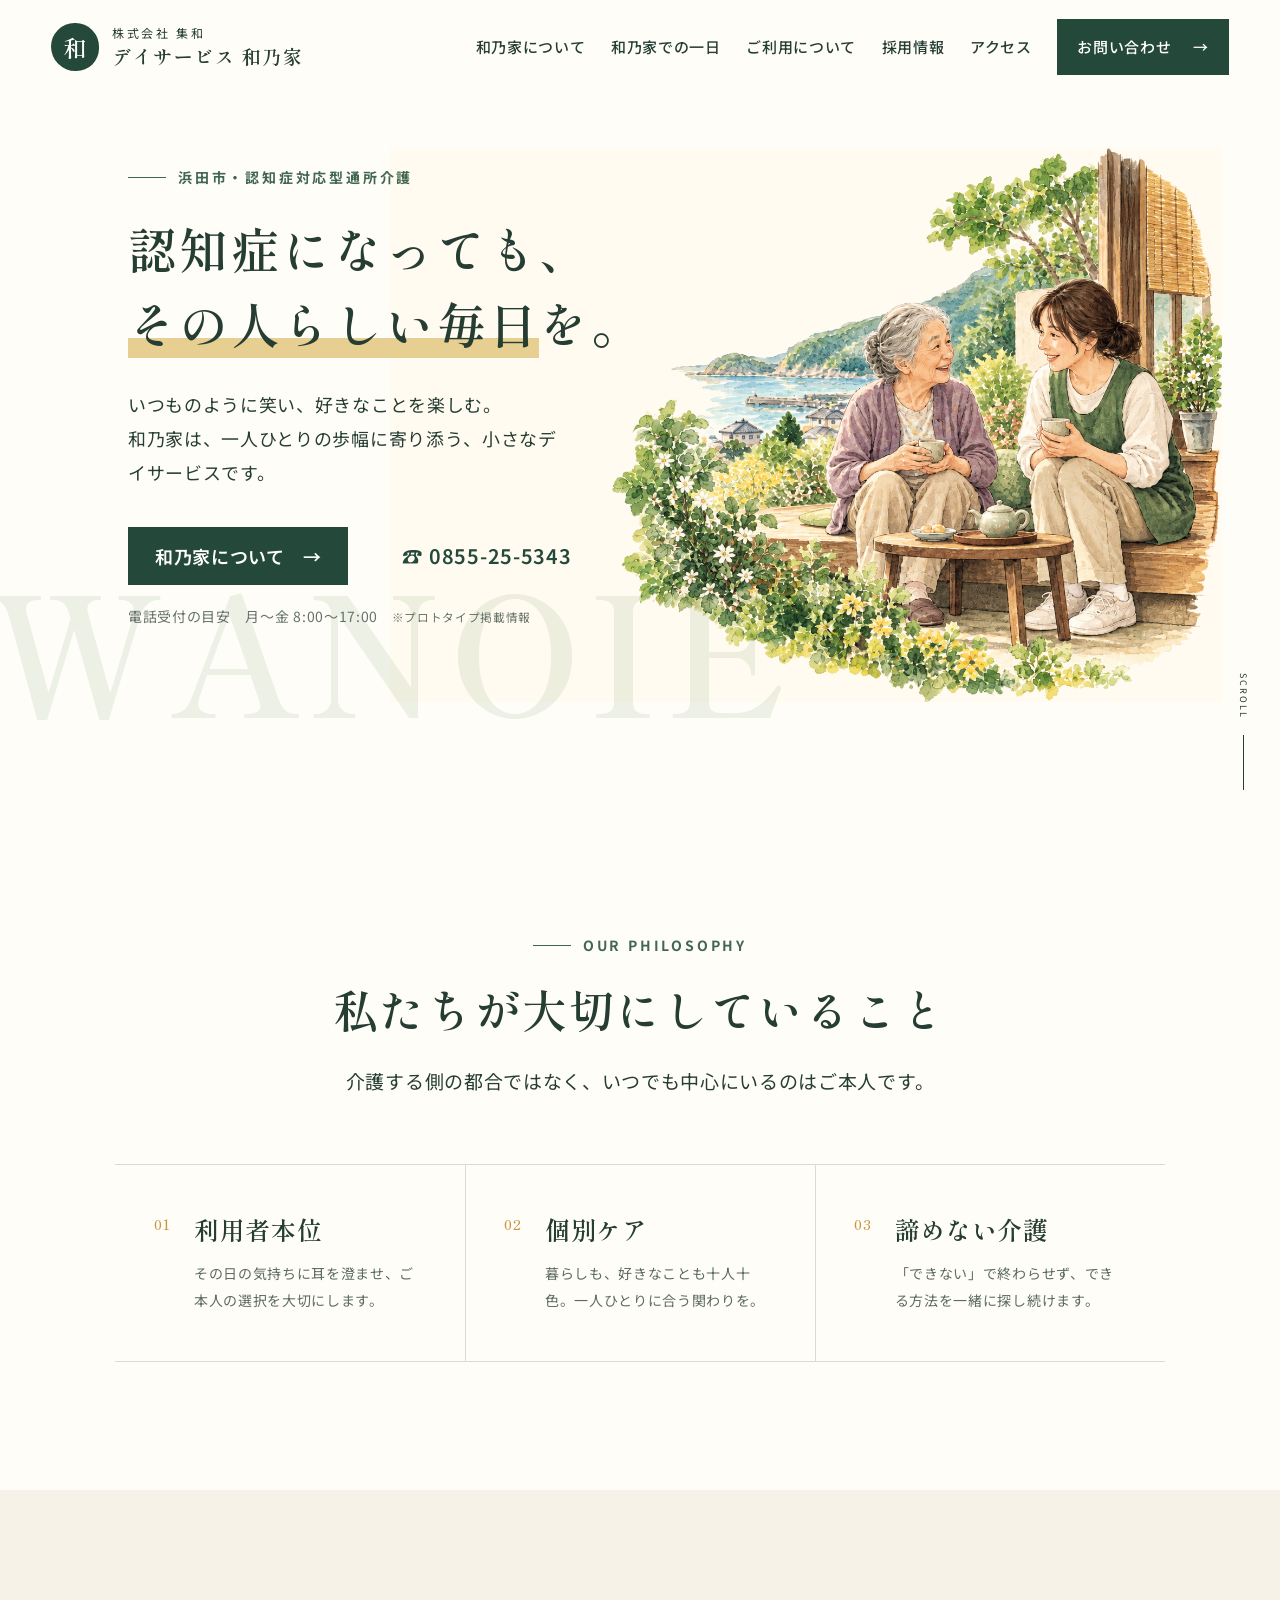
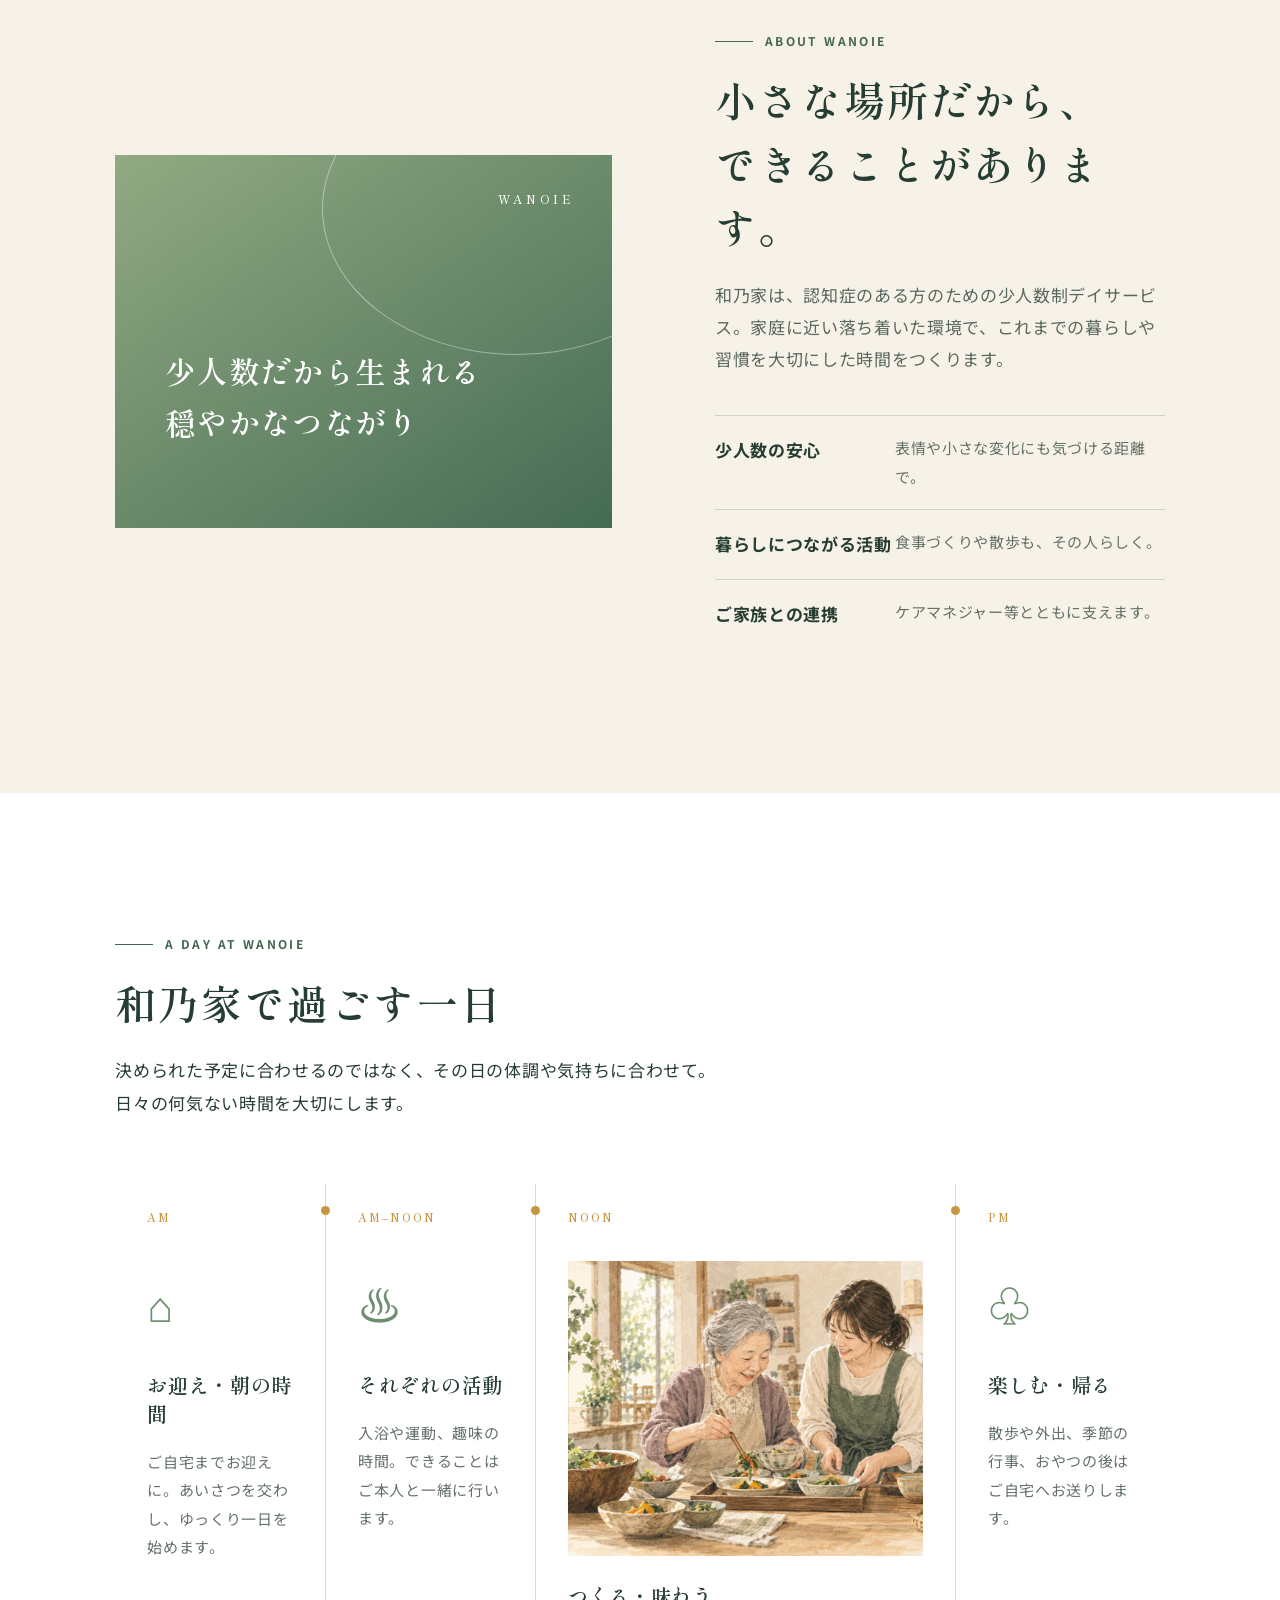
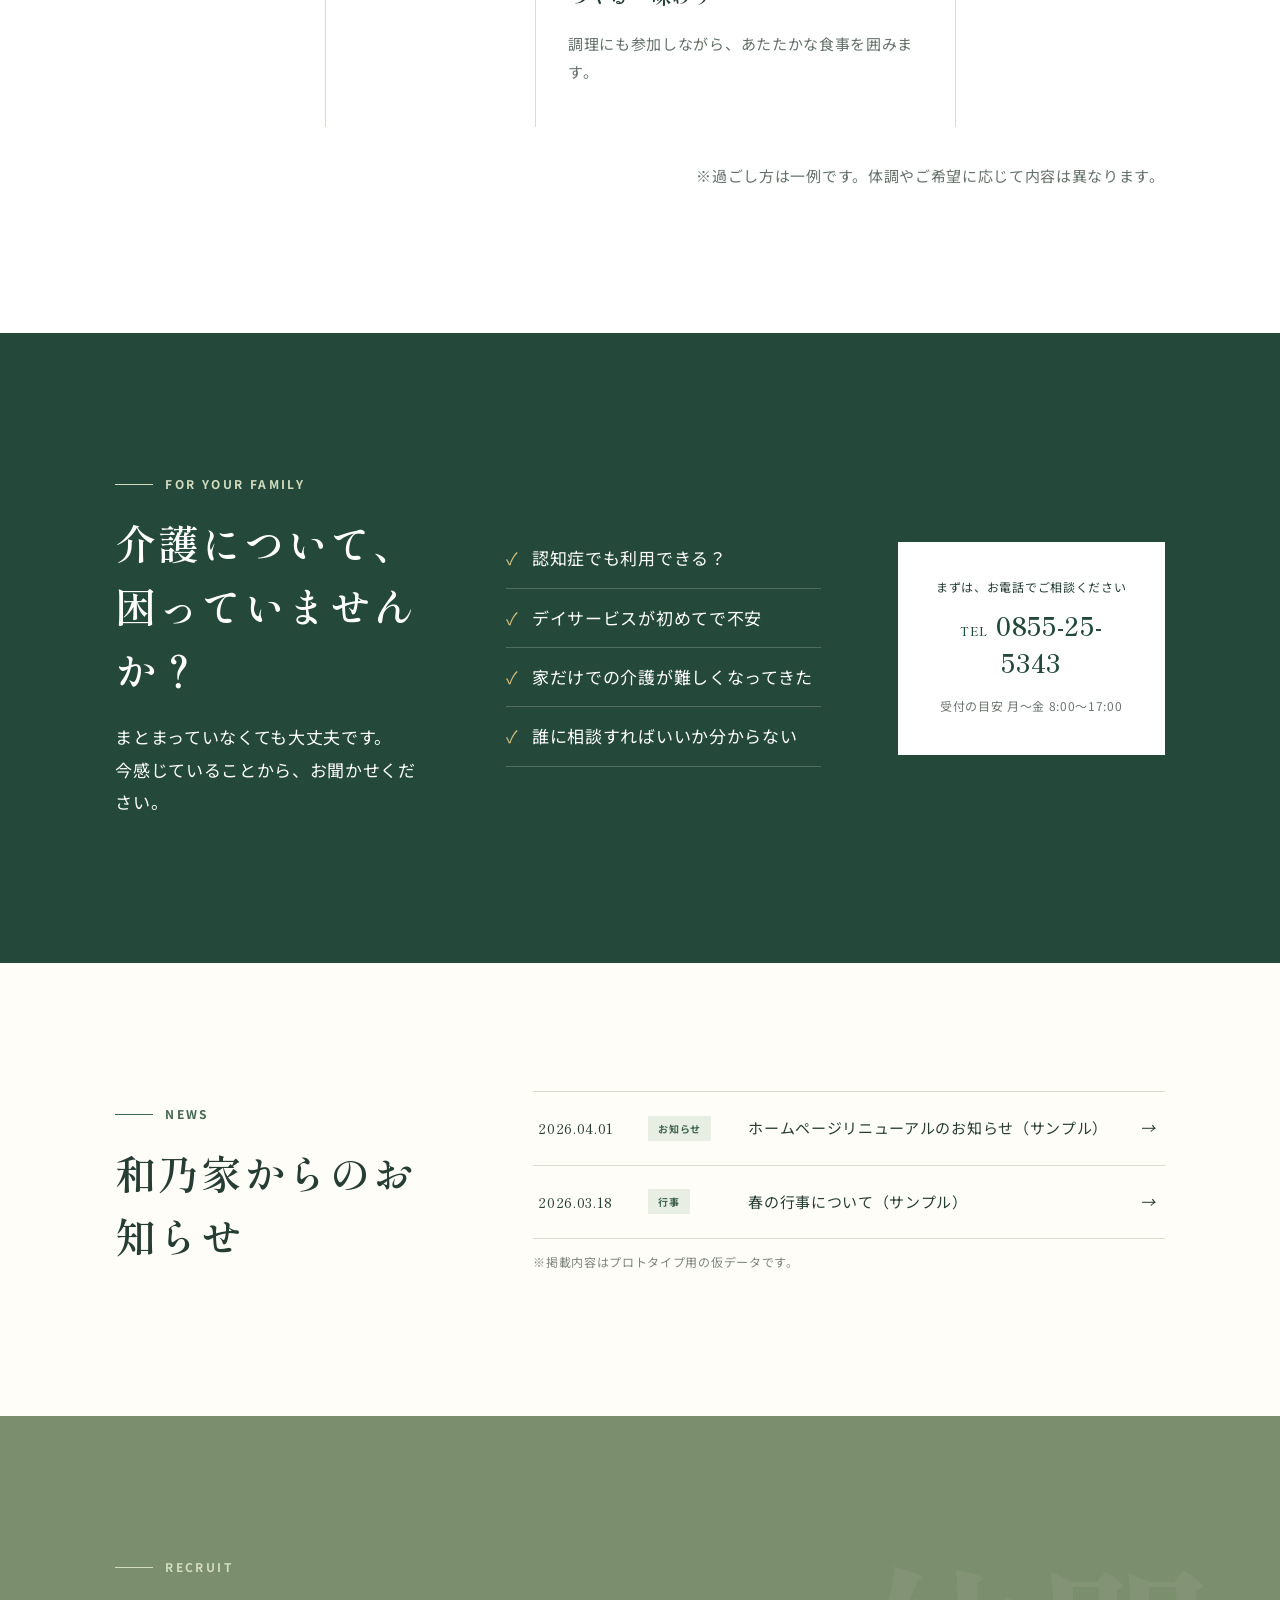
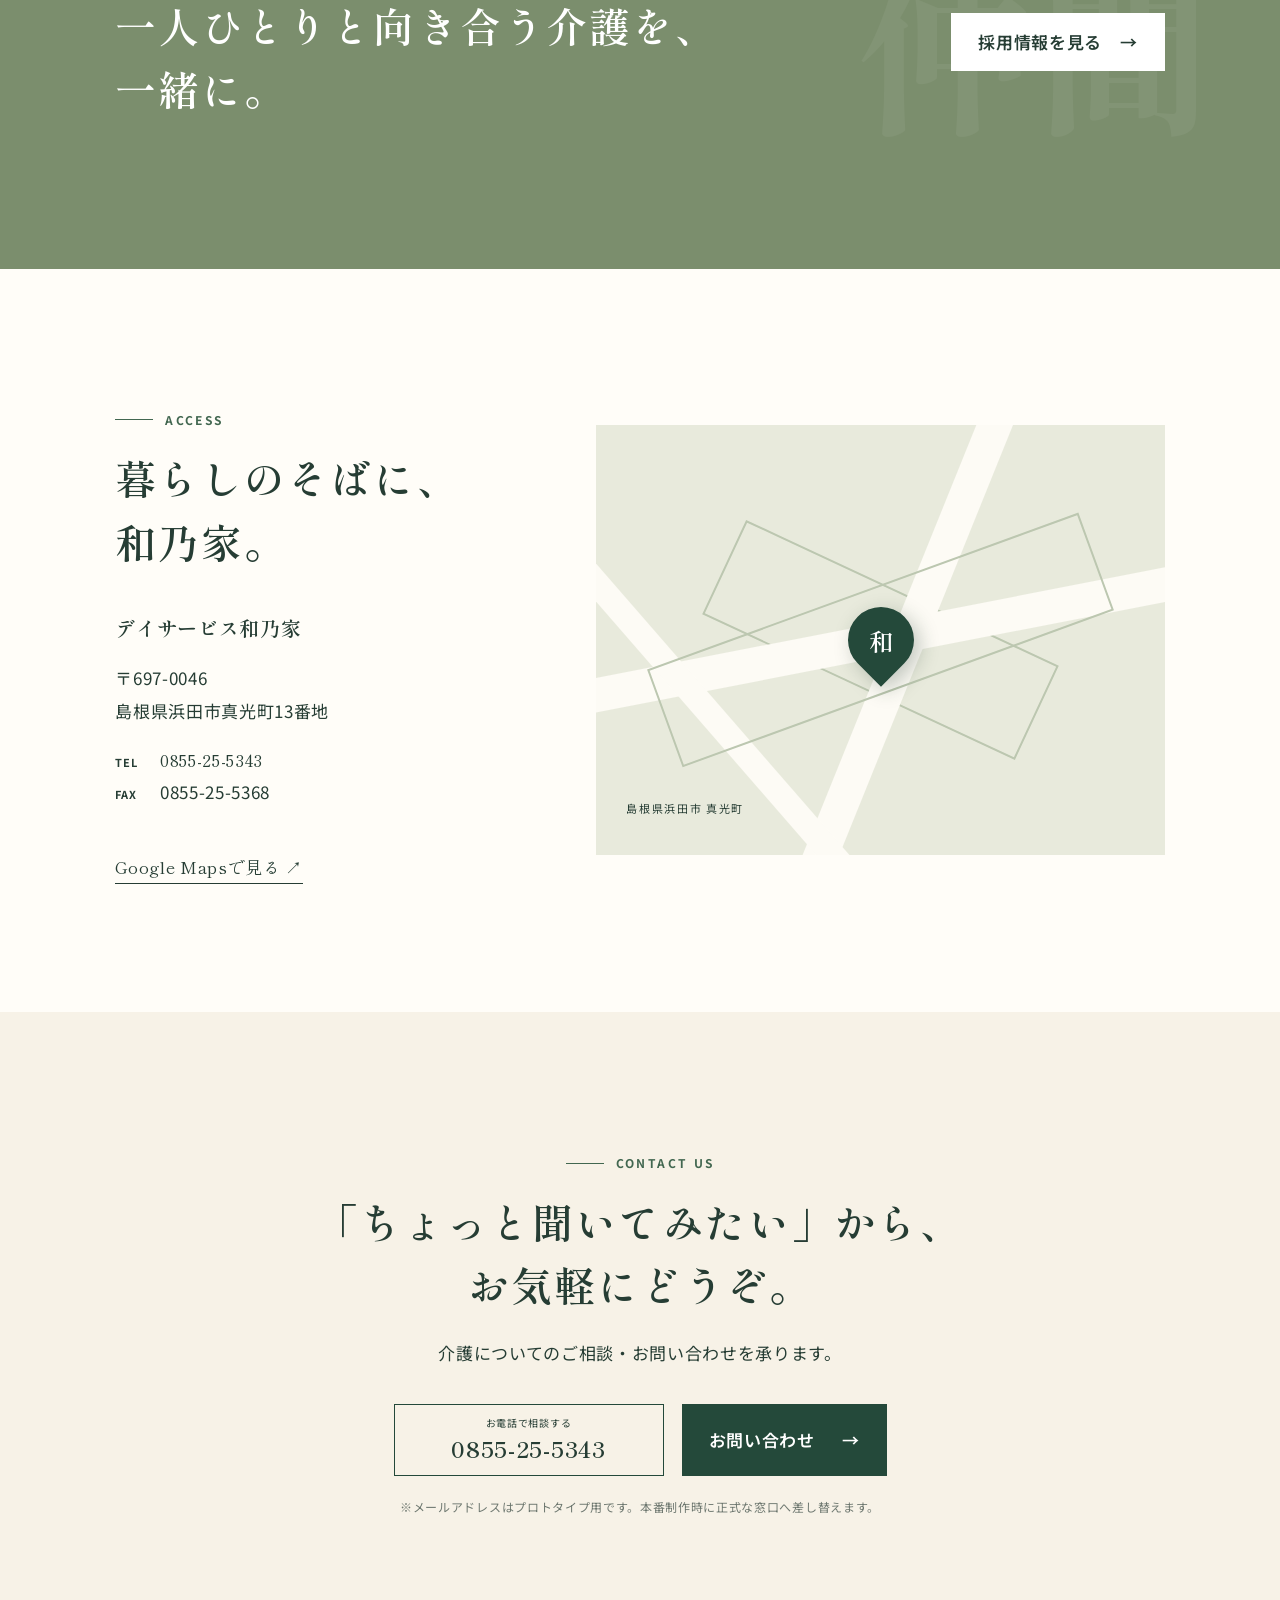
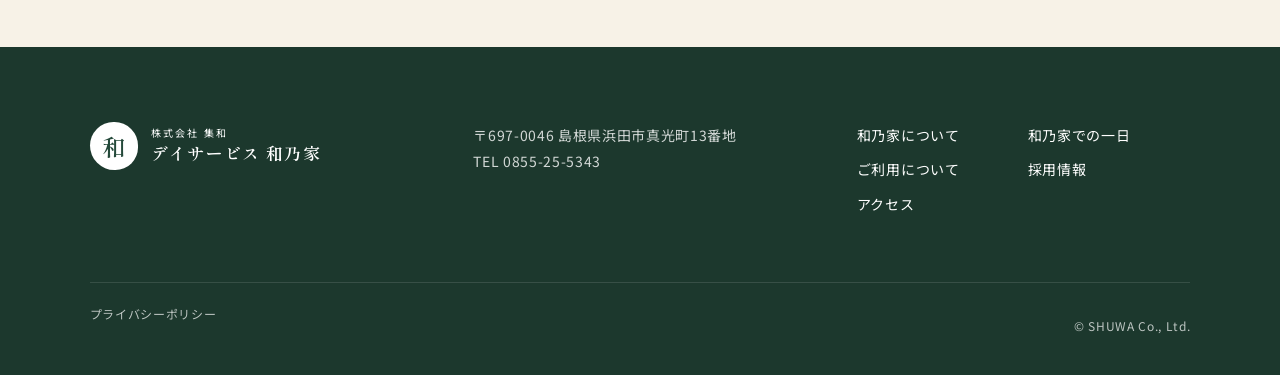
==== index.html @ e852c752 "Refine mobile hero and philosophy typography" ====
<!doctype html>
<html lang="ja">
<head>
  <meta charset="utf-8">
  <meta name="viewport" content="width=device-width,initial-scale=1">
  <meta name="description" content="浜田市の少人数制・認知症対応型通所介護、デイサービス和乃家。ご本人らしい毎日と、ご家族の安心を支えます。">
  <title>デイサービス和乃家｜浜田市の認知症対応型デイサービス</title>
  <link rel="preconnect" href="https://fonts.googleapis.com">
  <link rel="preconnect" href="https://fonts.gstatic.com" crossorigin>
  <link href="https://fonts.googleapis.com/css2?family=Noto+Sans+JP:wght@400;500;600;700&amp;family=Shippori+Mincho:wght@500;600;700&amp;display=swap" rel="stylesheet">
  <link rel="stylesheet" href="styles.css">
</head>
<body>
  <a class="skip" href="#main">本文へ移動する</a>
  <header class="header" id="top">
    <a class="brand" href="#top" aria-label="デイサービス和乃家 トップへ">
      <span class="brand-mark" aria-hidden="true">和</span>
      <span><small>株式会社 集和</small><strong>デイサービス 和乃家</strong></span>
    </a>
    <button class="menu-button" type="button" aria-expanded="false" aria-controls="global-nav"><span></span><span></span><span></span><b>メニュー</b></button>
    <nav class="nav" id="global-nav" aria-label="メインナビゲーション">
      <a href="about.html">和乃家について</a><a href="day.html">和乃家での一日</a><a href="guide.html">ご利用について</a><a href="#recruit">採用情報</a><a href="#access">アクセス</a>
      <a class="nav-contact" href="#contact">お問い合わせ <span>→</span></a>
    </nav>
  </header>

  <main id="main">
    <section class="hero" aria-labelledby="hero-title">
      <div class="hero-copy">
        <p class="eyebrow"><span></span>浜田市・認知症対応型通所介護</p>
        <h1 id="hero-title"><span class="hero-title-line">認知症になっても、</span><span class="hero-title-line"><em>その人らしい毎日</em>を。</span></h1>
        <p class="hero-lead">いつものように笑い、好きなことを楽しむ。<br>和乃家は、一人ひとりの歩幅に寄り添う、小さなデイサービスです。</p>
        <div class="hero-actions"><a class="button primary" href="about.html">和乃家について <span>→</span></a><a class="button text-button" href="tel:0855255343"><i aria-hidden="true">☎</i> 0855-25-5343</a></div>
        <p class="hours">電話受付の目安　月〜金 8:00〜17:00 <small>※プロトタイプ掲載情報</small></p>
      </div>
      <div class="hero-art">
        <img src="assets/images/hero-wanoie-final.png" width="1536" height="1024" fetchpriority="high" decoding="async" alt="縁側でお茶を飲みながら穏やかに会話する高齢者とスタッフのプロトタイプイラスト">
      </div>
      <div class="scroll" aria-hidden="true">SCROLL <span></span></div>
    </section>

    <section class="philosophy section" aria-labelledby="philosophy-title">
      <div class="section-heading"><p class="eyebrow"><span></span>OUR PHILOSOPHY</p><h2 id="philosophy-title"><span class="philosophy-title-line">私たちが大切に</span><span class="philosophy-title-line">していること</span></h2><p>介護する側の都合ではなく、いつでも中心にいるのはご本人です。</p></div>
      <ol class="values">
        <li><span>01</span><div><h3>利用者本位</h3><p>その日の気持ちに耳を澄ませ、ご本人の選択を大切にします。</p></div></li>
        <li><span>02</span><div><h3>個別ケア</h3><p>暮らしも、好きなことも十人十色。一人ひとりに合う関わりを。</p></div></li>
        <li><span>03</span><div><h3>諦めない介護</h3><p>「できない」で終わらせず、できる方法を一緒に探し続けます。</p></div></li>
      </ol>
    </section>

    <section class="about section" id="about" aria-labelledby="about-title">
      <div class="about-visual">
        <div class="photo-placeholder"><span>WANOIE</span><p>少人数だから生まれる<br>穏やかなつながり</p></div>
      </div>
      <div class="about-copy"><p class="eyebrow"><span></span>ABOUT WANOIE</p><h2 id="about-title">小さな場所だから、<br>できることがあります。</h2><p>和乃家は、認知症のある方のための少人数制デイサービス。家庭に近い落ち着いた環境で、これまでの暮らしや習慣を大切にした時間をつくります。</p>
        <dl class="feature-list"><div><dt>少人数の安心</dt><dd>表情や小さな変化にも気づける距離で。</dd></div><div><dt>暮らしにつながる活動</dt><dd>食事づくりや散歩も、その人らしく。</dd></div><div><dt>ご家族との連携</dt><dd>ケアマネジャー等とともに支えます。</dd></div></dl>
      </div>
    </section>

    <section class="day section" id="day" aria-labelledby="day-title">
      <div class="section-heading left"><p class="eyebrow"><span></span>A DAY AT WANOIE</p><h2 id="day-title">和乃家で過ごす一日</h2><p>決められた予定に合わせるのではなく、その日の体調や気持ちに合わせて。<br>日々の何気ない時間を大切にします。</p></div>
      <div class="timeline">
        <article><time>AM</time><span class="day-icon">⌂</span><h3>お迎え・朝の時間</h3><p>ご自宅までお迎えに。あいさつを交わし、ゆっくり一日を始めます。</p></article>
        <article><time>AM–NOON</time><span class="day-icon">♨</span><h3>それぞれの活動</h3><p>入浴や運動、趣味の時間。できることはご本人と一緒に行います。</p></article>
        <article class="timeline-feature"><time>NOON</time><figure class="day-photo"><img src="assets/images/day-cooking.svg" width="1200" height="800" loading="lazy" decoding="async" alt="利用者とスタッフが一緒に食事を盛り付ける様子"></figure><h3>つくる・味わう</h3><p>調理にも参加しながら、あたたかな食事を囲みます。</p></article>
        <article><time>PM</time><span class="day-icon">♧</span><h3>楽しむ・帰る</h3><p>散歩や外出、季節の行事、おやつの後はご自宅へお送りします。</p></article>
      </div>
      <p class="note">※過ごし方は一例です。体調やご希望に応じて内容は異なります。</p>
    </section>

    <section class="consult section" id="guide">
      <div><p class="eyebrow light"><span></span>FOR YOUR FAMILY</p><h2>介護について、<br>困っていませんか？</h2><p>まとまっていなくても大丈夫です。<br>今感じていることから、お聞かせください。</p></div>
      <ul><li>認知症でも利用できる？</li><li>デイサービスが初めてで不安</li><li>家だけでの介護が難しくなってきた</li><li>誰に相談すればいいか分からない</li></ul>
      <div class="consult-action"><p>まずは、お電話でご相談ください</p><a href="tel:0855255343"><small>TEL</small> 0855-25-5343</a><span>受付の目安 月〜金 8:00〜17:00</span></div>
    </section>

    <section class="news section" aria-labelledby="news-title">
      <div><p class="eyebrow"><span></span>NEWS</p><h2 id="news-title">和乃家からのお知らせ</h2></div>
      <div class="news-list" data-content="prototype">
        <a href="#"><time datetime="2026-04-01">2026.04.01</time><b>お知らせ</b><span>ホームページリニューアルのお知らせ（サンプル）</span><i>→</i></a>
        <a href="#"><time datetime="2026-03-18">2026.03.18</time><b>行事</b><span>春の行事について（サンプル）</span><i>→</i></a>
        <p>※掲載内容はプロトタイプ用の仮データです。</p>
      </div>
    </section>

    <section class="recruit section" id="recruit"><div><p class="eyebrow light"><span></span>RECRUIT</p><h2>一人ひとりと向き合う介護を、<br>一緒に。</h2></div><a class="button pale" href="#contact">採用情報を見る <span>→</span></a></section>

    <section class="access section" id="access" aria-labelledby="access-title">
      <div class="access-copy"><p class="eyebrow"><span></span>ACCESS</p><h2 id="access-title">暮らしのそばに、和乃家。</h2><h3>デイサービス和乃家</h3><address>〒697-0046<br>島根県浜田市真光町13番地</address><p><b>TEL</b> <a href="tel:0855255343">0855-25-5343</a><br><b>FAX</b> 0855-25-5368</p><a class="map-link" href="https://maps.google.com/?q=島根県浜田市真光町13番地" target="_blank" rel="noopener">Google Mapsで見る ↗</a></div>
      <a class="map" href="https://maps.google.com/?q=島根県浜田市真光町13番地" target="_blank" rel="noopener" aria-label="Google Mapsでデイサービス和乃家の場所を見る"><div class="roads"></div><span class="pin"><b>和</b></span><p>島根県浜田市 真光町</p></a>
    </section>

    <section class="final-cta section" id="contact"><p class="eyebrow"><span></span>CONTACT US</p><h2>「ちょっと聞いてみたい」から、<br>お気軽にどうぞ。</h2><p>介護についてのご相談・お問い合わせを承ります。</p><div><a class="contact-phone" href="tel:0855255343"><small>お電話で相談する</small><strong>0855-25-5343</strong></a><a class="button primary" href="mailto:info@example.com">お問い合わせ <span>→</span></a></div><small class="disclaimer">※メールアドレスはプロトタイプ用です。本番制作時に正式な窓口へ差し替えます。</small></section>
  </main>

  <footer><div class="footer-main"><a class="brand footer-brand" href="#top"><span class="brand-mark">和</span><span><small>株式会社 集和</small><strong>デイサービス 和乃家</strong></span></a><address>〒697-0046 島根県浜田市真光町13番地<br>TEL 0855-25-5343</address><nav aria-label="フッターナビ"><a href="about.html">和乃家について</a><a href="day.html">和乃家での一日</a><a href="guide.html">ご利用について</a><a href="#recruit">採用情報</a><a href="#access">アクセス</a></nav></div><div class="footer-bottom"><a href="#">プライバシーポリシー</a><p>© SHUWA Co., Ltd.</p></div></footer>
  <div class="mobile-cta"><a href="tel:0855255343">☎ <span>電話で相談</span></a><a href="#contact">お問い合わせ <span>→</span></a></div>
  <script src="script.js"></script>
</body>
</html>
---- styles.css ----
:root{--ink:#263d34;--green:#426750;--deep:#24493a;--sage:#dce5d2;--cream:#f7f2e7;--paper:#fffdf8;--gold:#c89642;--line:#d9ddcf;--serif:"Shippori Mincho",serif;--sans:"Noto Sans JP",sans-serif}*{box-sizing:border-box}html{scroll-behavior:smooth}body{margin:0;background:var(--paper);color:var(--ink);font-family:var(--sans);font-size:16px;line-height:1.9;letter-spacing:.04em}a{color:inherit;text-decoration:none}button{font:inherit}.skip{position:fixed;left:10px;top:-60px;background:#fff;padding:10px;z-index:100}.skip:focus{top:10px}.header{height:94px;display:flex;align-items:center;padding:0 clamp(24px,4vw,72px);justify-content:space-between;position:absolute;width:100%;z-index:10}.brand{display:flex;align-items:center;gap:13px}.brand-mark{display:grid;place-items:center;width:48px;height:48px;border-radius:50% 50% 48% 52%;background:var(--deep);color:#fff;font:600 23px var(--serif)}.brand small,.brand strong{display:block;line-height:1.4}.brand small{font-size:10px;letter-spacing:.22em}.brand strong{font:600 17px var(--serif);letter-spacing:.08em}.nav{display:flex;align-items:center;gap:clamp(14px,2vw,32px);font-size:13px;font-weight:500}.nav a:not(.nav-contact):hover{color:var(--gold)}.nav-contact{background:var(--deep);color:#fff;padding:14px 20px}.nav-contact span,.button span{margin-left:18px}.menu-button{display:none;border:0;background:none}.hero{min-height:790px;display:grid;grid-template-columns:51% 49%;align-items:center;padding:110px clamp(24px,7vw,128px) 50px;position:relative;overflow:hidden}.hero:before{content:"WANOIE";position:absolute;left:-12px;bottom:24px;color:#edf0e5;font:600 clamp(70px,13vw,200px) var(--serif);letter-spacing:.04em;z-index:-1}.hero-copy{padding-left:clamp(0px,3vw,50px);z-index:2}.eyebrow{font-size:11px;font-weight:700;letter-spacing:.2em;color:var(--green);display:flex;align-items:center;gap:12px}.eyebrow span{width:38px;height:1px;background:currentColor}.hero h1,.section h2{font-family:var(--serif);font-weight:600;letter-spacing:.05em;line-height:1.55}.hero h1{font-size:clamp(34px,3.2vw,70px);margin:20px 0 26px}.hero-title-line{display:block;white-space:nowrap}.hero h1 em{font-style:normal;background:linear-gradient(transparent 72%,#e7cf91 0)}.hero-lead{font-size:clamp(15px,1.3vw,18px)}.hero-actions{display:flex;align-items:center;gap:25px;margin-top:38px}.button{min-height:58px;padding:0 27px;display:inline-flex;align-items:center;justify-content:space-between;font-weight:600;transition:.25s}.button.primary{background:var(--deep);color:#fff;min-width:205px}.button:hover{transform:translateY(-2px)}.text-button{color:var(--deep);font-size:18px}.text-button i{margin-right:8px}.hours{font-size:11px;color:#657269;margin-top:18px}.hours small{margin-left:10px}.hero-art{position:relative;max-width:690px;justify-self:center}.hero-art svg{width:100%;display:block}.art-note{position:absolute;right:2%;bottom:11%;background:#fff;padding:14px 25px;font:600 17px var(--serif);box-shadow:0 12px 30px #53644d24}.scroll{position:absolute;right:28px;bottom:0;writing-mode:vertical-rl;font-size:9px;letter-spacing:.22em}.scroll span{display:inline-block;height:55px;width:1px;background:var(--ink);margin-top:12px}.section{padding:clamp(80px,10vw,150px) clamp(24px,9vw,150px)}.section-heading{text-align:center;max-width:700px;margin:0 auto 65px}.section-heading .eyebrow{justify-content:center}.section h2{font-size:clamp(30px,3.2vw,49px);margin:15px 0 20px}.values{list-style:none;margin:0 auto;padding:0;display:grid;grid-template-columns:repeat(3,1fr);max-width:1180px;border-top:1px solid var(--line);border-bottom:1px solid var(--line)}.values li{padding:48px clamp(20px,3vw,46px);display:flex;gap:23px}.values li+li{border-left:1px solid var(--line)}.values>li>span{font:500 15px var(--serif);color:var(--gold)}.values h3{font:600 25px var(--serif);margin:-2px 0 13px}.values p{margin:0;font-size:14px;color:#5d6b64}.about{background:var(--cream);display:grid;grid-template-columns:1.05fr .95fr;gap:clamp(45px,8vw,130px);align-items:center}.about-visual{position:relative}.photo-placeholder{aspect-ratio:4/3;background:linear-gradient(145deg,#91aa82,#456b54);position:relative;overflow:hidden;padding:50px;color:#fff;display:flex;align-items:flex-end}.photo-placeholder:after{content:"";position:absolute;width:78%;height:78%;border:1px solid #ffffff6b;border-radius:50%;right:-20%;top:-25%}.photo-placeholder span{position:absolute;top:35px;right:38px;font:500 12px var(--serif);letter-spacing:.3em}.photo-placeholder p{font:600 clamp(22px,2.4vw,35px) var(--serif);line-height:1.65;z-index:1}.prototype-label{font-size:9px;letter-spacing:.25em;position:absolute;right:0}.about-copy>p:not(.eyebrow){color:#58675f}.feature-list{margin-top:40px}.feature-list div{display:grid;grid-template-columns:180px 1fr;border-top:1px solid #ced3c7;padding:18px 0}.feature-list dt{font-weight:700}.feature-list dd{margin:0;font-size:14px;color:#637068}.day{background:#fff}.section-heading.left{text-align:left;margin-left:0}.section-heading.left .eyebrow{justify-content:flex-start}.timeline{display:grid;grid-template-columns:repeat(4,1fr);max-width:1240px;margin:auto}.timeline article{padding:15px clamp(20px,2.5vw,38px) 25px;border-left:1px solid var(--line);position:relative}.timeline article:first-child{border-left:0}.timeline article:before{content:"";width:9px;height:9px;background:var(--gold);border-radius:50%;position:absolute;left:-5px;top:22px}.timeline article:first-child:before{display:none}.timeline time{font:600 11px var(--serif);letter-spacing:.18em;color:var(--gold)}.day-icon{font-size:43px;color:#6f8e70;display:block;margin:32px 0 25px}.timeline h3{font:600 20px var(--serif)}.timeline p,.note{font-size:13px;color:#647169}.note{text-align:right;margin-top:35px}.consult{background:var(--deep);color:#fff;display:grid;grid-template-columns:1fr 1fr .85fr;gap:6vw;align-items:center}.eyebrow.light{color:#d2dcbf}.consult h2{margin-bottom:20px}.consult ul{list-style:none;padding:0;margin:0}.consult li{border-bottom:1px solid #ffffff32;padding:13px 0}.consult li:before{content:"✓";color:#d7bf7a;margin-right:13px}.consult-action{background:#fff;color:var(--ink);padding:34px;text-align:center}.consult-action p{font-size:12px;margin:0}.consult-action a{display:block;font:600 clamp(22px,2vw,30px) var(--serif);color:var(--deep);margin:8px 0}.consult-action a small{font-size:11px}.consult-action>span{font-size:10px;color:#6b756e}.news{display:grid;grid-template-columns:1fr 2fr;gap:8vw}.news-list a{display:grid;grid-template-columns:110px 100px 1fr 20px;align-items:center;border-top:1px solid var(--line);padding:22px 5px;font-size:14px}.news-list a:nth-child(2){border-bottom:1px solid var(--line)}.news-list time{font-family:var(--serif)}.news-list b{font-size:10px;color:var(--green);background:#e9eee4;padding:3px 10px;width:max-content}.news-list p{font-size:10px;color:#7c857e}.recruit{background:#7b8e6d;min-height:345px;color:#fff;display:flex;align-items:center;justify-content:space-between;position:relative;overflow:hidden}.recruit:after{content:"仲間";position:absolute;right:5%;font:700 180px var(--serif);color:#ffffff0e}.button.pale{background:#fff;color:var(--ink);min-width:210px;z-index:1}.access{display:grid;grid-template-columns:.8fr 1.2fr;gap:8vw;align-items:center}.access-copy h3{margin-top:40px;font:600 20px var(--serif)}address{font-style:normal}.access-copy b{display:inline-block;font-size:11px;width:40px}.access-copy a{font-family:var(--serif)}.map-link{display:inline-block;margin-top:25px;border-bottom:1px solid}.map{min-height:430px;background:#e8eadc;position:relative;overflow:hidden;display:grid;place-items:center}.roads,.roads:before,.roads:after{position:absolute;background:#fdfbf5}.roads{width:130%;height:34px;transform:rotate(-11deg)}.roads:before{content:"";width:34px;height:550px;left:52%;top:-260px;transform:rotate(33deg)}.roads:after{content:"";width:25px;height:550px;left:22%;top:-240px;transform:rotate(-30deg)}.map:before,.map:after{content:"";position:absolute;border:2px solid #bcc7b0;width:60%;height:100px;transform:rotate(25deg)}.map:after{transform:rotate(-20deg);width:80%}.pin{z-index:2;width:66px;height:66px;background:var(--deep);color:#fff;border-radius:50% 50% 50% 0;transform:rotate(-45deg);display:grid;place-items:center;box-shadow:0 8px 20px #233a2b45}.pin b{transform:rotate(45deg);font:600 24px var(--serif)}.map p{position:absolute;bottom:25px;left:30px;font-size:11px;letter-spacing:.15em}.final-cta{text-align:center;background:var(--cream)}.final-cta .eyebrow{justify-content:center}.final-cta>div{display:flex;justify-content:center;gap:18px;margin-top:35px}.contact-phone{border:1px solid var(--deep);padding:10px 35px;min-width:270px}.contact-phone small,.contact-phone strong{display:block;line-height:1.6}.contact-phone small{font-size:10px}.contact-phone strong{font:600 23px var(--serif)}.disclaimer{display:block;margin-top:20px;color:#6d776f;font-size:10px}footer{background:#1c382d;color:#fff;padding:75px clamp(24px,7vw,110px) 25px}.footer-main{display:grid;grid-template-columns:1fr 1fr 1fr;gap:50px;align-items:start}.footer-brand .brand-mark{background:#fff;color:var(--deep)}.footer-main address{font-size:12px;opacity:.8}.footer-main nav{display:grid;grid-template-columns:1fr 1fr;gap:8px;font-size:12px}.footer-bottom{border-top:1px solid #ffffff2b;margin-top:65px;padding-top:20px;display:flex;justify-content:space-between;font-size:10px;opacity:.7}.mobile-cta{display:none}
@media(max-width:1000px){.hero h1{font-size:clamp(28px,4vw,36px)}.nav a:not(.nav-contact){display:none}.hero{grid-template-columns:1fr 1fr;padding-left:45px;padding-right:30px}.consult{grid-template-columns:1fr 1fr}.consult-action{grid-column:1/-1}.timeline{grid-template-columns:1fr 1fr}.timeline article:nth-child(3){border-left:0}.timeline article:nth-child(n+3){border-top:1px solid var(--line);padding-top:35px}.access{grid-template-columns:1fr 1fr}.section{padding-left:50px;padding-right:50px}}
@media(max-width:720px){body{font-size:15px;padding-bottom:64px}.header{height:74px;padding:0 18px;position:absolute}.brand-mark{width:40px;height:40px;font-size:19px}.brand strong{font-size:14px}.nav{display:none;position:fixed;inset:74px 0 auto;background:#fff;padding:20px;box-shadow:0 20px 30px #0002;flex-direction:column;align-items:stretch}.nav.open{display:flex}.nav a:not(.nav-contact){display:block;padding:9px}.menu-button{display:flex;flex-direction:column;gap:4px;align-items:center}.menu-button span{width:25px;height:1px;background:var(--ink)}.menu-button b{font-size:8px;margin-top:3px}.hero{display:block;padding:125px 24px 70px;min-height:auto}.hero h1{font-size:39px;white-space:nowrap}.hero-lead br{display:none}.hero-actions{display:block}.hero-actions .button{width:100%;margin-bottom:8px}.hours small{display:block;margin:0}.hero-art{margin:15px -25px -40px 0}.art-note{font-size:13px}.scroll{display:none}.section{padding:80px 24px}.section h2{font-size:31px}.values{display:block}.values li{padding:30px 10px}.values li+li{border-left:0;border-top:1px solid var(--line)}.about{display:block}.about-copy{margin-top:65px}.feature-list div{grid-template-columns:1fr}.feature-list dd{margin-top:4px}.timeline{display:block}.timeline article,.timeline article:nth-child(3){border-left:0;border-top:1px solid var(--line);padding:26px 10px}.timeline article:first-child{border-top:0}.day-icon{margin:15px 0;font-size:34px}.consult{display:block}.consult ul{margin:35px 0}.consult-action{padding:25px 15px}.news{display:block}.news-list{margin-top:35px}.news-list a{grid-template-columns:95px 1fr 15px;gap:8px}.news-list b{grid-row:2}.news-list span{grid-column:2}.news-list i{grid-row:1/3;grid-column:3}.recruit{display:block}.recruit .button{margin-top:25px;width:100%}.access{display:block}.map{min-height:320px;margin-top:45px}.final-cta>div{display:block}.contact-phone,.final-cta .button{display:flex;width:100%;margin:10px 0;justify-content:center;flex-direction:column}.footer-main{display:block}.footer-main address,.footer-main nav{margin-top:35px}.footer-bottom{display:block}.mobile-cta{display:grid;grid-template-columns:1fr 1fr;position:fixed;bottom:0;left:0;right:0;height:64px;z-index:20;box-shadow:0 -4px 20px #0002}.mobile-cta a{display:flex;align-items:center;justify-content:center;background:#fff;color:var(--deep);font-weight:700}.mobile-cta a:last-child{background:var(--deep);color:#fff}.mobile-cta span{margin-left:7px}.photo-placeholder{padding:25px}}
@media(prefers-reduced-motion:reduce){html{scroll-behavior:auto}.button{transition:none}}

/* Readability and subpage system */
body{font-size:17px}.nav{font-size:14px}.eyebrow{font-size:12px}.hours,.consult-action>span,.disclaimer,.news-list p{font-size:12px}.timeline p,.note,.feature-list dd,.news-list a{font-size:15px}.footer-main address,.footer-main nav{font-size:14px}.footer-bottom{font-size:12px}.page-header{padding:155px clamp(24px,9vw,150px) 85px;background:var(--cream);position:relative;overflow:hidden}.page-header:after{content:attr(data-en);position:absolute;right:-15px;bottom:-55px;color:#ebe7da;font:600 clamp(80px,14vw,190px) var(--serif);letter-spacing:.04em}.breadcrumbs{font-size:13px;margin-bottom:38px;position:relative;z-index:1}.breadcrumbs a{text-decoration:underline;text-underline-offset:4px}.page-header .eyebrow,.page-header h1,.page-header>p{position:relative;z-index:1}.page-header h1{font:600 clamp(39px,5vw,65px)/1.45 var(--serif);margin:17px 0}.page-header>p{max-width:700px;font-size:18px}.subpage section{scroll-margin-top:20px}.intro-grid{display:grid;grid-template-columns:.9fr 1.1fr;gap:clamp(50px,9vw,130px);align-items:start}.intro-grid h2,.content-heading h2{font:600 clamp(30px,3.2vw,48px)/1.55 var(--serif);margin:12px 0 24px}.lead{font-size:20px;font-family:var(--serif);line-height:2}.fact-panel{background:var(--cream);padding:38px}.fact-panel dl{margin:0}.fact-panel div{padding:16px 0;border-bottom:1px solid var(--line)}.fact-panel div:last-child{border-bottom:0}.fact-panel dt{font-size:13px;font-weight:700;color:var(--green)}.fact-panel dd{margin:4px 0 0}.principle-grid{display:grid;grid-template-columns:repeat(3,1fr);gap:22px;margin-top:55px}.principle-card{border-top:3px solid var(--green);background:#fff;padding:35px;min-height:250px}.principle-card span{color:var(--gold);font-family:var(--serif)}.principle-card h3{font:600 25px var(--serif);margin:20px 0 12px}.soft-section{background:var(--cream)}.split-feature{display:grid;grid-template-columns:1fr 1fr;gap:8vw;align-items:center}.visual-panel{aspect-ratio:4/3;background:linear-gradient(145deg,#dfe8d3,#9bb38e);display:grid;place-items:center;position:relative;overflow:hidden}.visual-panel:before,.visual-panel:after{content:"";position:absolute;border:1px solid #fff8;border-radius:50%;width:70%;height:70%}.visual-panel:before{top:-28%;right:-20%}.visual-panel:after{bottom:-40%;left:-20%}.visual-panel b{font:600 clamp(28px,4vw,55px) var(--serif);color:#fff;z-index:1}.check-list{list-style:none;padding:0}.check-list li{padding:18px 0;border-bottom:1px solid var(--line)}.check-list li:before{content:"○";color:var(--gold);margin-right:14px}.next-links{display:grid;grid-template-columns:repeat(2,1fr);gap:20px}.next-link{padding:35px;background:#fff;border:1px solid var(--line);display:flex;justify-content:space-between;align-items:center}.next-link small{display:block;color:var(--green);font-size:12px}.next-link strong{font:600 21px var(--serif)}.day-detail{max-width:1050px;margin:auto}.day-row{display:grid;grid-template-columns:140px 1fr 270px;gap:45px;padding:55px 0;border-top:1px solid var(--line);align-items:center}.day-row time{font:600 16px var(--serif);color:var(--gold)}.day-row h2{font:600 27px var(--serif);margin:0 0 12px}.day-row p{margin:0}.day-mini-visual{height:160px;background:#e3ead9;display:grid;place-items:center;font-size:45px;color:var(--green)}.flow{counter-reset:flow;max-width:900px;margin:55px auto 0}.flow article{counter-increment:flow;display:grid;grid-template-columns:75px 1fr;padding:32px 0;border-top:1px solid var(--line)}.flow article:before{content:"0" counter(flow);font:600 18px var(--serif);color:var(--gold)}.flow h3{font:600 22px var(--serif);margin:0 0 8px}.flow p{margin:0}.faq{max-width:900px;margin:50px auto 0}.faq details{border-top:1px solid var(--line);padding:23px 0}.faq details:last-child{border-bottom:1px solid var(--line)}.faq summary{font-weight:700;cursor:pointer;list-style:none}.faq summary:before{content:"Q";color:var(--gold);font:600 18px var(--serif);margin-right:16px}.faq details p{padding-left:36px;color:#56675e}.sub-cta{text-align:center;background:var(--deep);color:#fff}.sub-cta .eyebrow{justify-content:center;color:#d2dcbf}.sub-cta .button{margin:18px 8px 0}.button.white{background:#fff;color:var(--deep)}.prototype-notice{background:#fff7df;border-left:4px solid var(--gold);padding:18px 22px;font-size:14px;margin-top:30px}.subpage footer{margin-top:0}
@media(max-width:900px){.intro-grid,.split-feature{grid-template-columns:1fr}.principle-grid{grid-template-columns:1fr}.day-row{grid-template-columns:100px 1fr}.day-mini-visual{grid-column:2}.page-header{padding-left:50px;padding-right:50px}}
@media(max-width:720px){body{font-size:16px}.nav{font-size:16px}.hero h1{font-size:clamp(28px,8vw,36px)}.page-header{padding:115px 24px 65px}.page-header>p{font-size:16px}.breadcrumbs{font-size:12px;margin-bottom:28px}.section{padding-top:72px;padding-bottom:72px}.lead{font-size:18px}.fact-panel,.principle-card{padding:27px}.day-row{display:block;padding:36px 0}.day-row time{display:block;margin-bottom:10px}.day-mini-visual{height:125px;margin-top:22px}.next-links{grid-template-columns:1fr}.flow article{grid-template-columns:55px 1fr}.sub-cta .button{width:100%;margin:8px 0}.timeline p,.note,.feature-list dd,.news-list a{font-size:14px}}
a:focus-visible,button:focus-visible,summary:focus-visible{outline:3px solid #e5b956;outline-offset:4px}
.hero-art{max-width:1000px;width:min(1000px,65vw);margin-left:clamp(-260px,-18vw,-140px);pointer-events:none}.hero-art>img{display:block;width:100%;height:auto;mix-blend-mode:multiply}.timeline{grid-template-columns:repeat(5,1fr)}.timeline-feature{grid-column:span 2}.day-photo{height:clamp(220px,23vw,330px);margin:30px 0 25px;position:relative;overflow:hidden;background:#dfe5d7}.day-photo img{width:100%;height:100%;display:block;object-fit:cover;object-position:center}.day-row:has(.day-photo){grid-template-columns:140px 1fr 370px}.day-row:has(.day-photo) .day-photo{height:245px;margin:0}
@media(max-width:1000px){.hero-art{max-width:700px;width:min(700px,60vw);margin-left:-14vw}.timeline-feature{grid-column:span 1}.day-row:has(.day-photo){grid-template-columns:100px 1fr}.day-row:has(.day-photo) .day-photo{grid-column:2;width:min(100%,430px)}}
@media(max-width:720px){.hero-art{max-width:none;width:125%;margin:20px -18% -45px 8%}.day-photo{height:240px;margin-top:18px}.day-photo img{object-position:50% 48%}.day-row:has(.day-photo){display:block}.day-row:has(.day-photo) .day-photo{width:100%;height:220px;margin-top:22px}}

/* Hero readability */
.header .brand small{font-size:12px}.header .brand strong{font-size:19px}.header .nav{font-size:15px}.hero .eyebrow{font-size:14px}.hero-lead{font-size:clamp(17px,1.4vw,20px);max-width:430px}.hero-actions{font-size:18px}.hero-actions .text-button{font-size:20px}.hours{font-size:14px}
@media(min-width:1001px){.hero-copy{transform:translateY(-28px)}.hero h1{font-size:clamp(40px,3.8vw,70px)}}
@media(max-width:1000px) and (min-width:721px){.hero-lead{max-width:42vw}}
@media(max-width:720px){.header .brand strong{font-size:16px}.hero-copy{transform:none}.hero-lead{max-width:none}.hero:before{content:none}.hero-art{width:125%;margin:20px -17.5% 30px}.hero-art:before{content:"WANOIE";position:absolute;left:34px;top:0;color:#edf0e5;font:600 clamp(54px,15vw,64px)/1 var(--serif);letter-spacing:.04em;z-index:1}.hero-art>img{position:relative;z-index:2;transform:translateY(14px)}}

/* Philosophy readability */
.philosophy .section-heading{max-width:820px}.philosophy .eyebrow{font-size:14px}.philosophy h2{font-size:clamp(34px,3.5vw,52px)}.philosophy-title-line{display:inline}.philosophy .section-heading>p:last-child{font-size:19px}
@media(max-width:720px){.philosophy h2{font-size:clamp(30px,8.2vw,33px)}.philosophy-title-line{display:block;white-space:nowrap}.philosophy .section-heading>p:last-child{font-size:18px}}
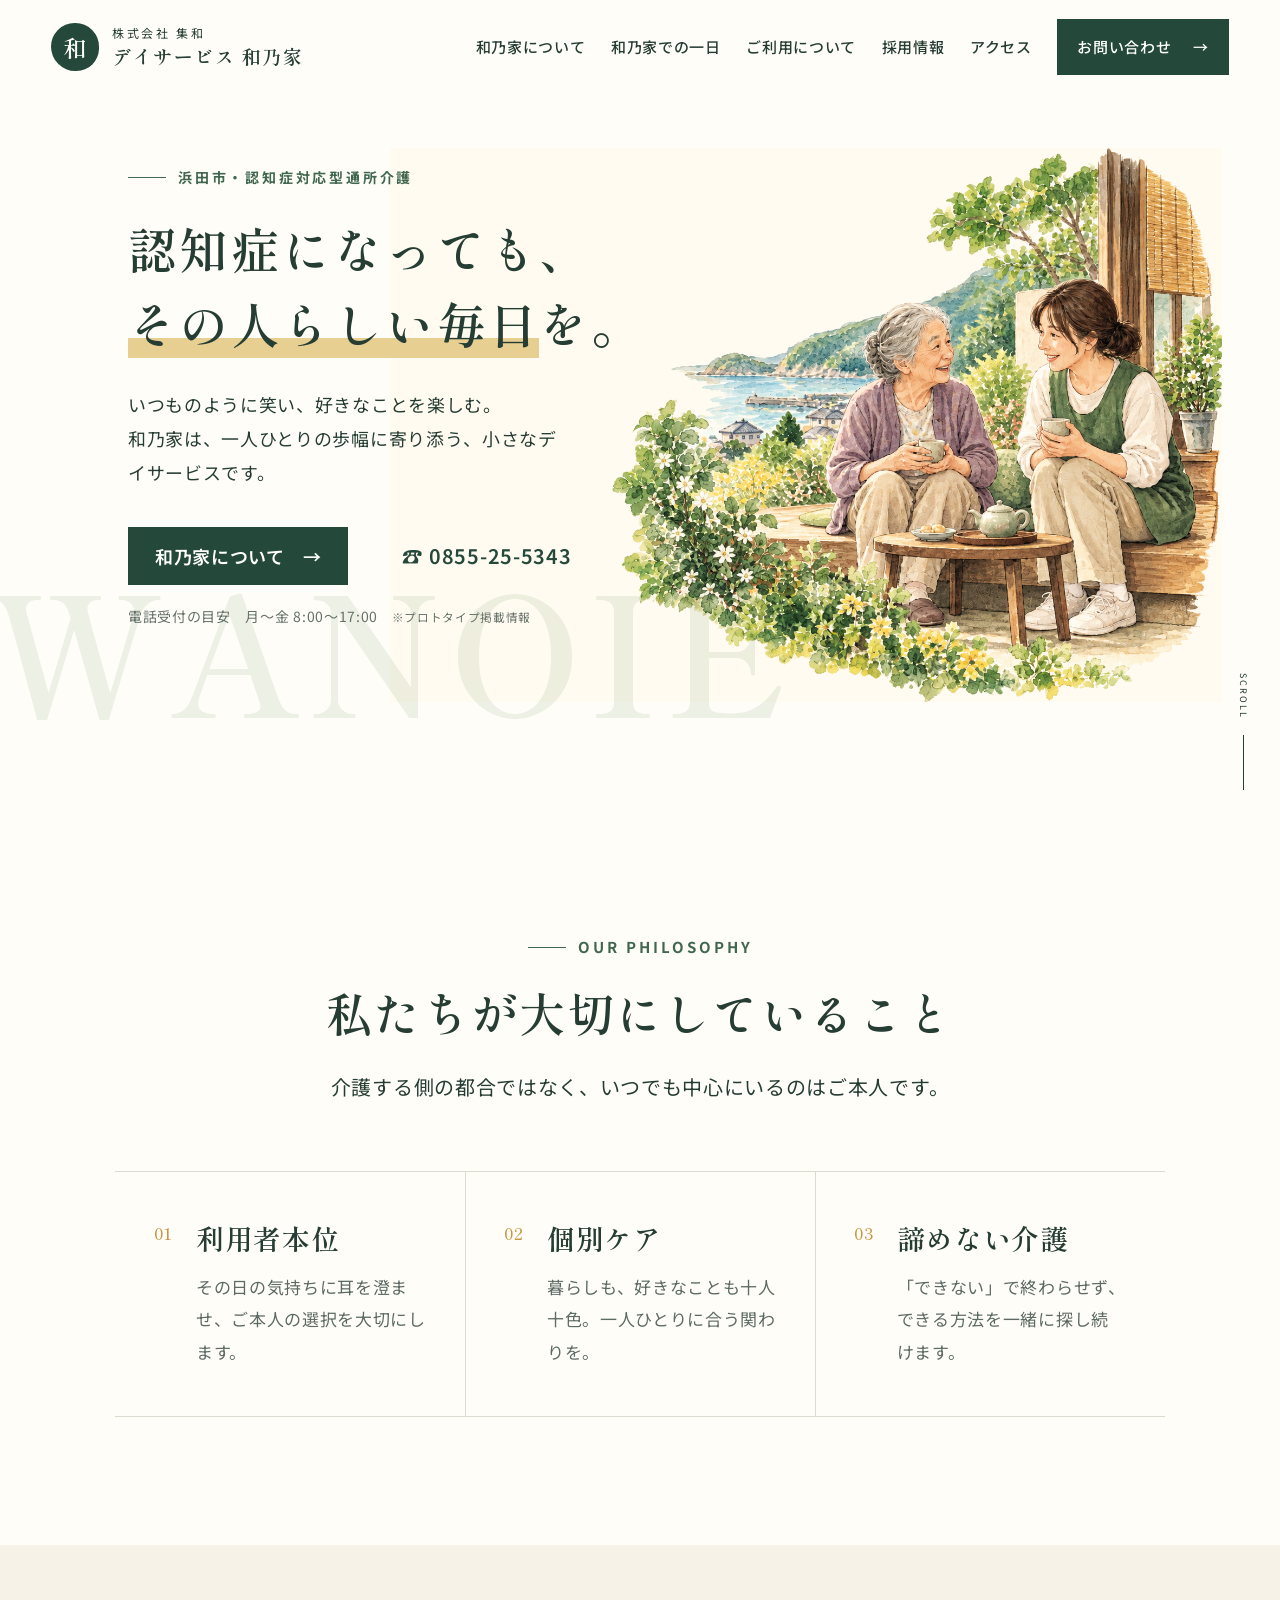
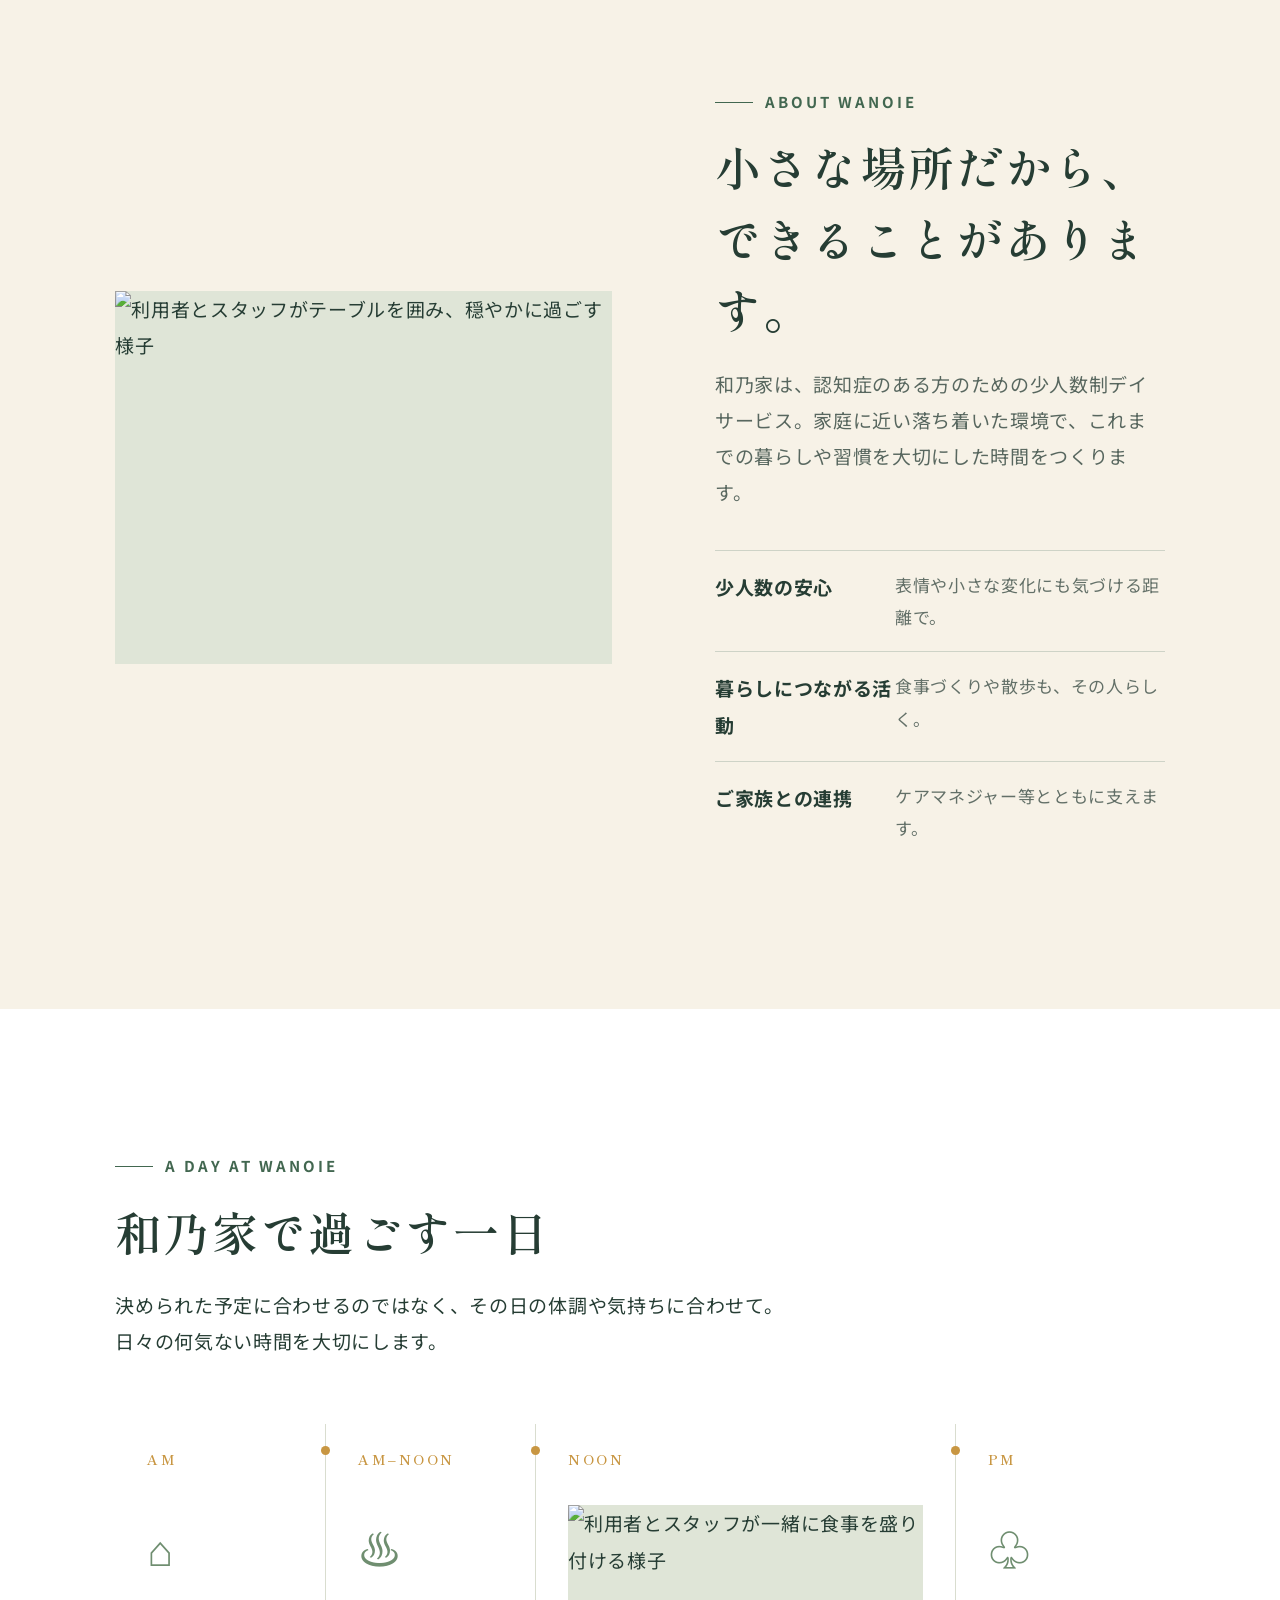
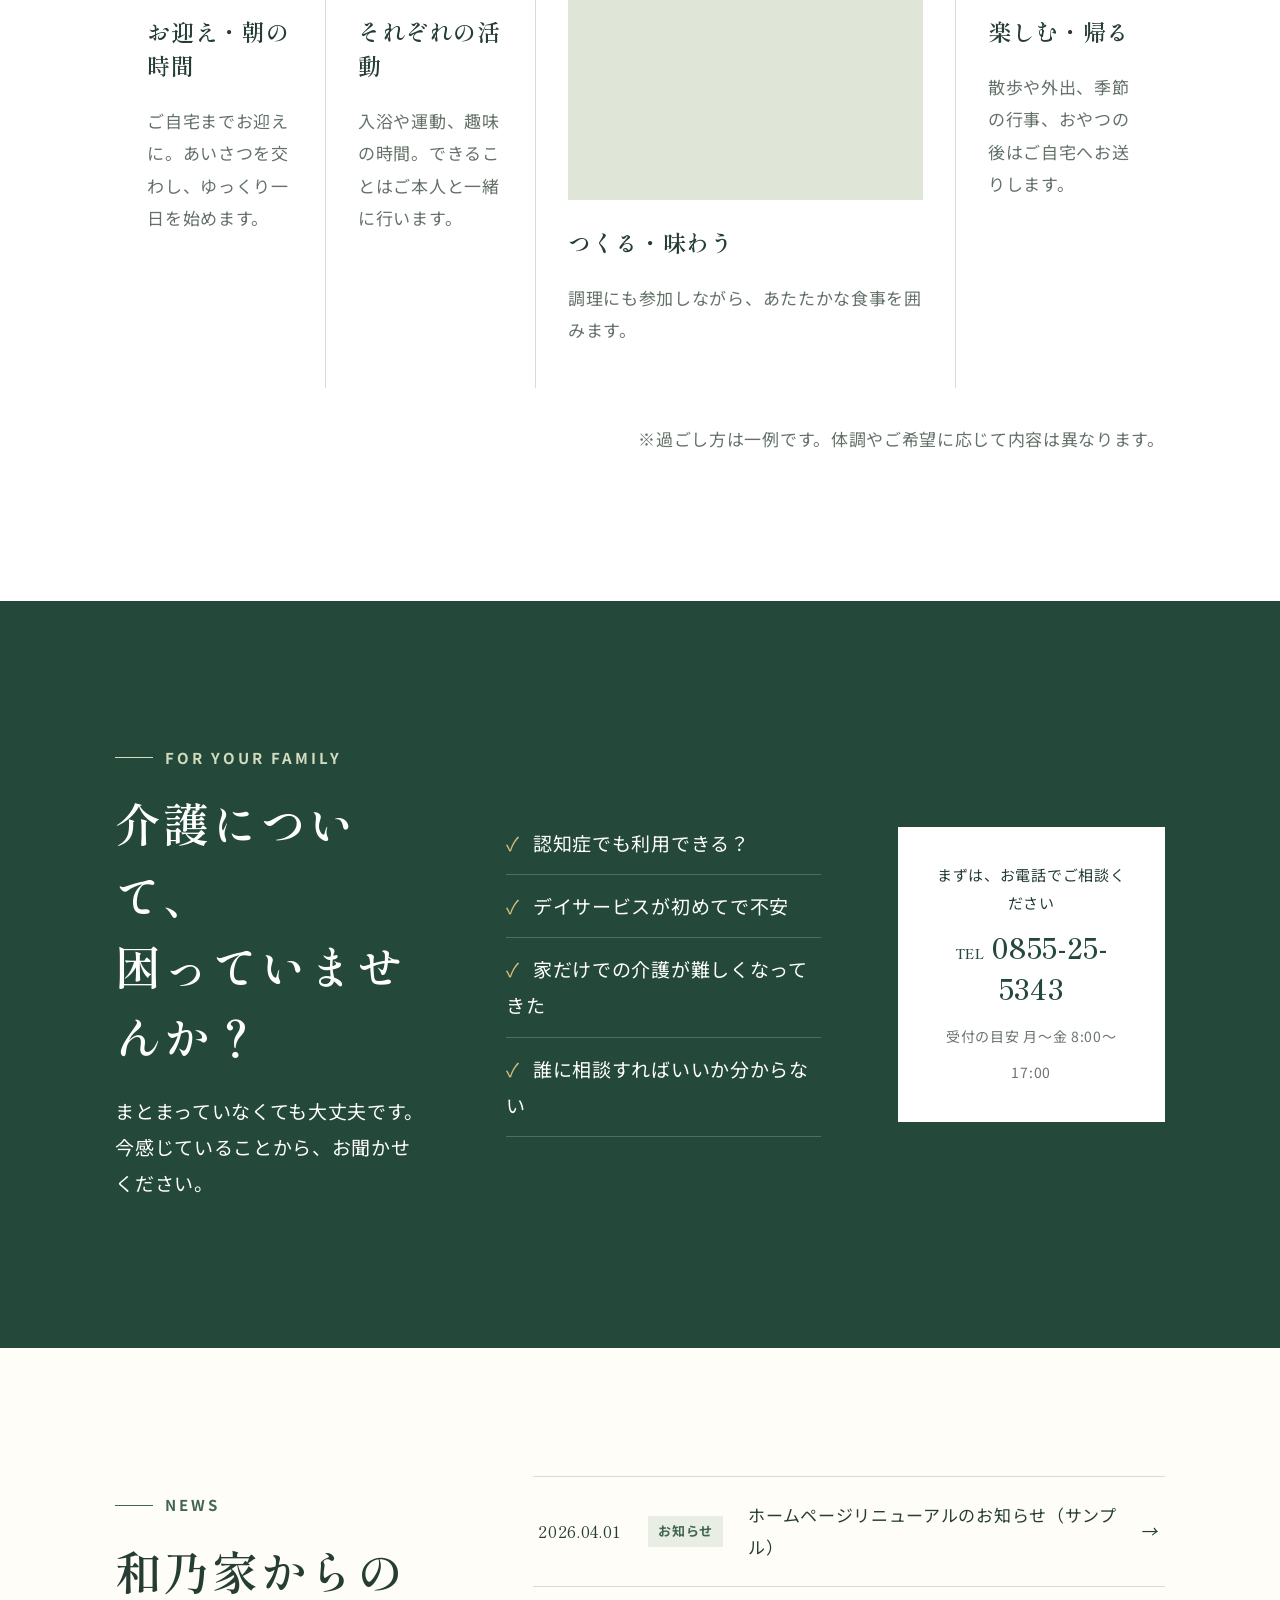
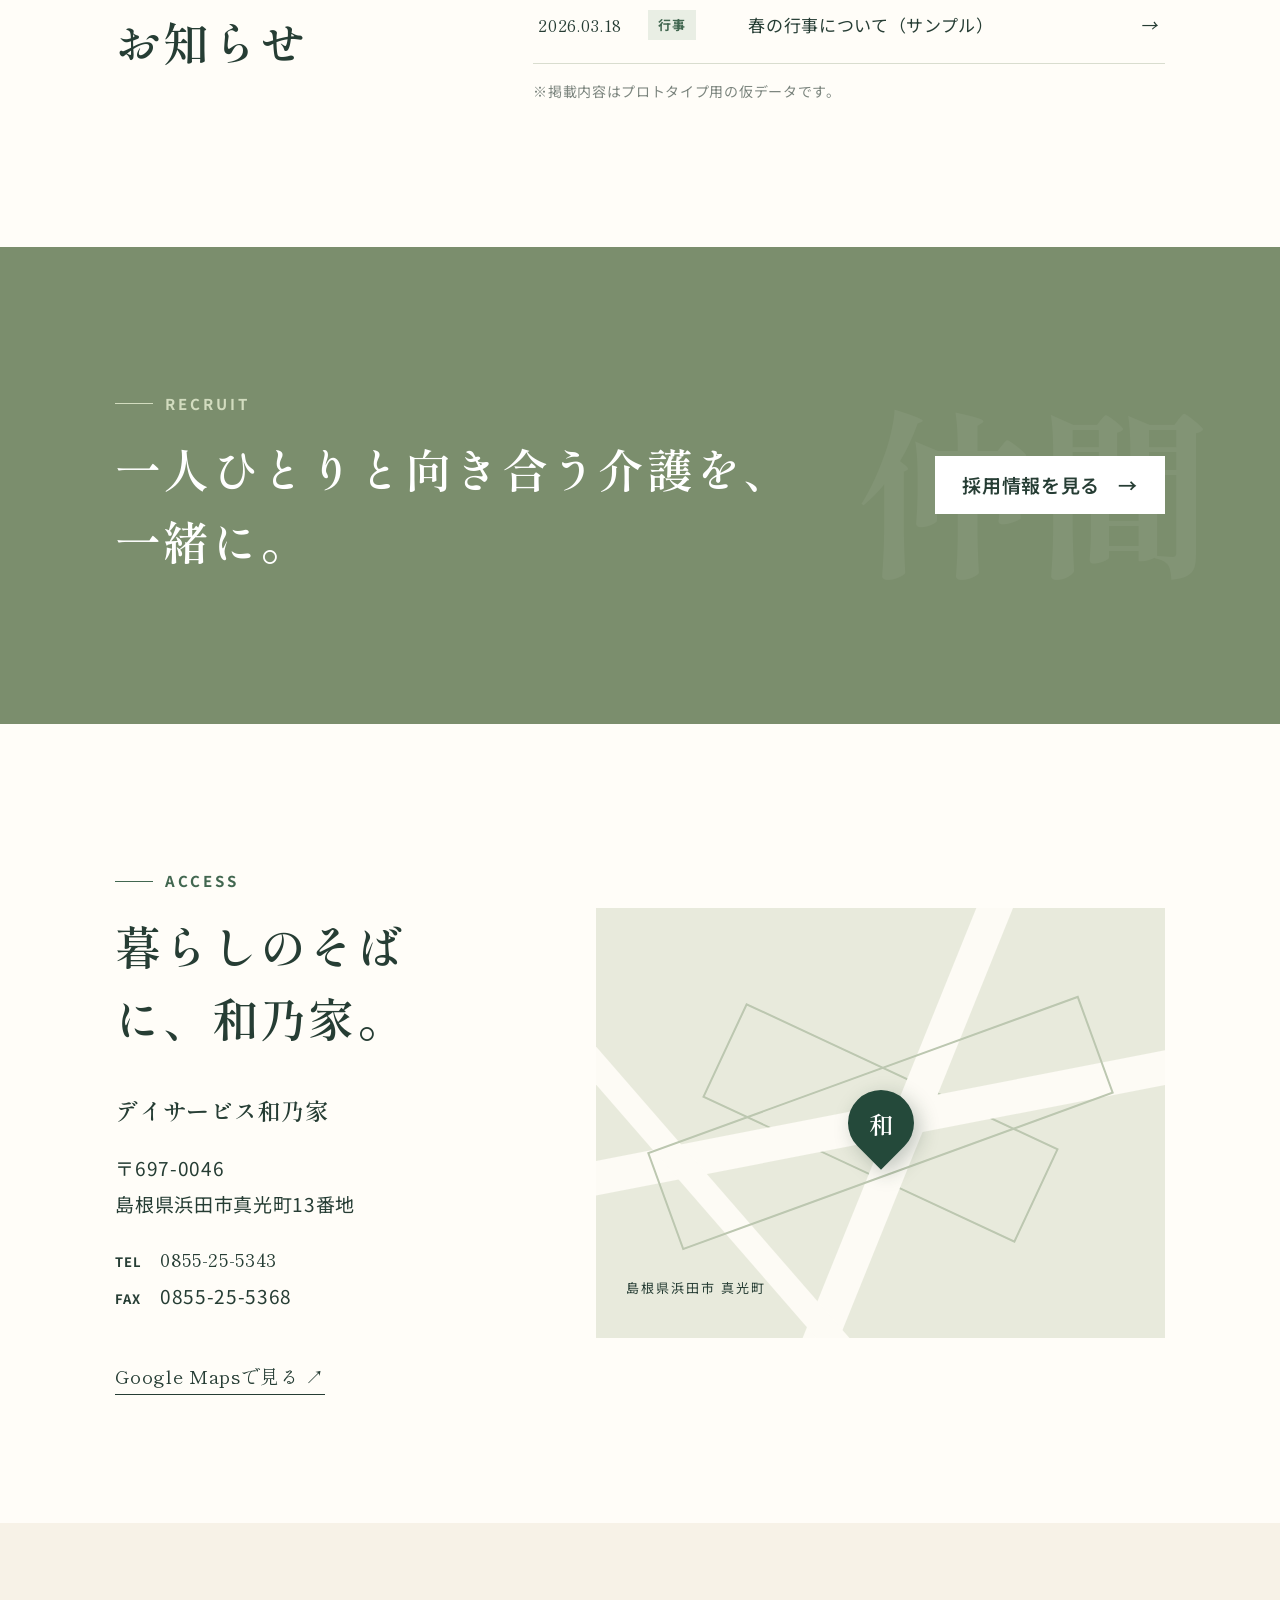
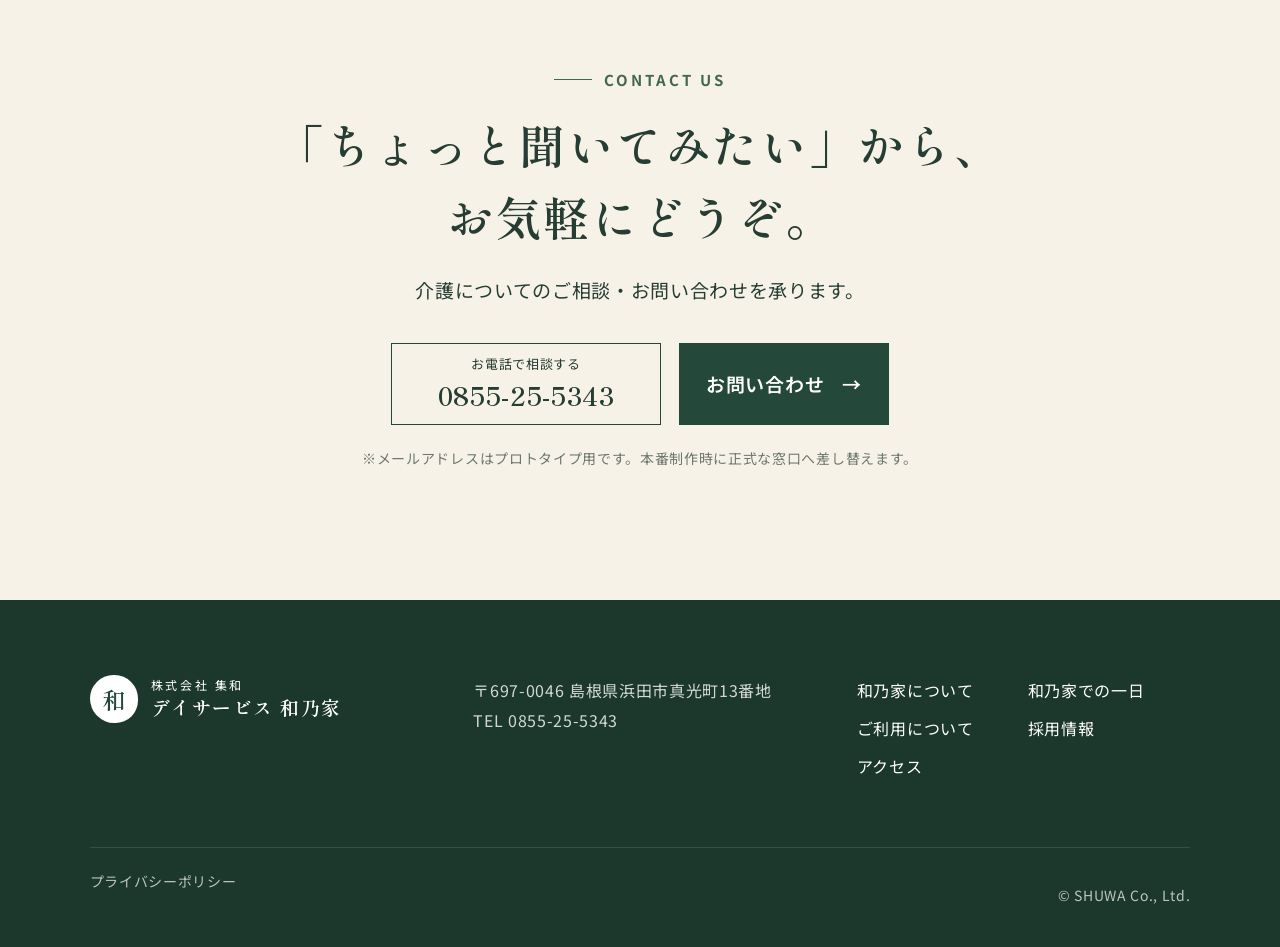
==== commit 3284ee41: "Place new artwork across top and day pages" ====
--- a/index.html
+++ b/index.html
@@ -50,7 +50,7 @@
 
     <section class="about section" id="about" aria-labelledby="about-title">
       <div class="about-visual">
-        <div class="photo-placeholder"><span>WANOIE</span><p>少人数だから生まれる<br>穏やかなつながり</p></div>
+        <figure class="about-photo"><img src="assets/images/top-about-original.png" width="1400" height="1050" loading="lazy" decoding="async" alt="利用者とスタッフがテーブルを囲み、穏やかに過ごす様子"></figure>
       </div>
       <div class="about-copy"><p class="eyebrow"><span></span>ABOUT WANOIE</p><h2 id="about-title">小さな場所だから、<br>できることがあります。</h2><p>和乃家は、認知症のある方のための少人数制デイサービス。家庭に近い落ち着いた環境で、これまでの暮らしや習慣を大切にした時間をつくります。</p>
         <dl class="feature-list"><div><dt>少人数の安心</dt><dd>表情や小さな変化にも気づける距離で。</dd></div><div><dt>暮らしにつながる活動</dt><dd>食事づくりや散歩も、その人らしく。</dd></div><div><dt>ご家族との連携</dt><dd>ケアマネジャー等とともに支えます。</dd></div></dl>
@@ -62,7 +62,7 @@
       <div class="timeline">
         <article><time>AM</time><span class="day-icon">⌂</span><h3>お迎え・朝の時間</h3><p>ご自宅までお迎えに。あいさつを交わし、ゆっくり一日を始めます。</p></article>
         <article><time>AM–NOON</time><span class="day-icon">♨</span><h3>それぞれの活動</h3><p>入浴や運動、趣味の時間。できることはご本人と一緒に行います。</p></article>
-        <article class="timeline-feature"><time>NOON</time><figure class="day-photo"><img src="assets/images/day-cooking.svg" width="1200" height="800" loading="lazy" decoding="async" alt="利用者とスタッフが一緒に食事を盛り付ける様子"></figure><h3>つくる・味わう</h3><p>調理にも参加しながら、あたたかな食事を囲みます。</p></article>
+        <article class="timeline-feature"><time>NOON</time><figure class="day-photo"><img src="assets/images/day-cooking-original.png" width="1536" height="1024" loading="lazy" decoding="async" alt="利用者とスタッフが一緒に食事を盛り付ける様子"></figure><h3>つくる・味わう</h3><p>調理にも参加しながら、あたたかな食事を囲みます。</p></article>
         <article><time>PM</time><span class="day-icon">♧</span><h3>楽しむ・帰る</h3><p>散歩や外出、季節の行事、おやつの後はご自宅へお送りします。</p></article>
       </div>
       <p class="note">※過ごし方は一例です。体調やご希望に応じて内容は異なります。</p>
--- a/styles.css
+++ b/styles.css
@@ -21,3 +21,9 @@
 /* Philosophy readability */
 .philosophy .section-heading{max-width:820px}.philosophy .eyebrow{font-size:14px}.philosophy h2{font-size:clamp(34px,3.5vw,52px)}.philosophy-title-line{display:inline}.philosophy .section-heading>p:last-child{font-size:19px}
 @media(max-width:720px){.philosophy h2{font-size:clamp(30px,8.2vw,33px)}.philosophy-title-line{display:block;white-space:nowrap}.philosophy .section-heading>p:last-child{font-size:18px}}
+
+/* Top page readable type scale below the hero */
+.philosophy,.philosophy~section{font-size:19px}.philosophy .eyebrow,.philosophy~section .eyebrow{font-size:15px}.philosophy h2,.philosophy~section h2{font-size:clamp(36px,3.6vw,54px)}.philosophy .section-heading>p:last-child{font-size:20px}.about .photo-placeholder span{font-size:14px}.about .photo-placeholder p{font-size:clamp(24px,2.6vw,38px)}.values>li>span{font-size:17px}.values h3{font-size:28px}.values p{font-size:17px}.feature-list dd{font-size:17px}.timeline time{font-size:14px}.timeline h3{font-size:23px}.timeline p,.note{font-size:17px}.consult-action p{font-size:15px}.consult-action a{font-size:clamp(24px,2.2vw,32px)}.consult-action a small{font-size:13px}.consult-action>span{font-size:14px}.news-list a{font-size:17px}.news-list b{font-size:13px}.news-list p{font-size:14px}.access-copy h3{font-size:23px}.access-copy b,.map p{font-size:13px}.contact-phone small{font-size:13px}.contact-phone strong{font-size:27px}.disclaimer{font-size:14px}.footer-brand small{font-size:12px}.footer-brand strong{font-size:19px}.footer-main address,.footer-main nav{font-size:16px}.footer-bottom{font-size:14px}.mobile-cta{font-size:18px}
+@media(max-width:720px){.philosophy,.philosophy~section{font-size:18px}.philosophy h2,.philosophy~section h2{font-size:clamp(32px,8.6vw,35px)}.philosophy .section-heading>p:last-child{font-size:19px}.values p,.feature-list dd,.timeline p,.note,.news-list a{font-size:17px}}
+/* Content artwork */
+.about-photo,.everyday-photo{margin:0;aspect-ratio:4/3;overflow:hidden;background:#dfe5d7}.about-photo img,.everyday-photo img{width:100%;height:100%;display:block;object-fit:cover}.day-detail .day-photo{margin:0;height:auto;aspect-ratio:3/2;overflow:hidden}.day-detail .day-photo img{width:100%;height:100%;display:block;object-fit:cover}.day-detail .day-row:first-child .day-photo img{object-position:50% 48%}.day-detail .day-row:nth-child(2) .day-photo img{object-position:50% 45%}.day-detail .day-row:nth-child(4) .day-photo img{object-position:50% 48%}.day-detail .day-row:nth-child(5) .day-photo img{object-position:50% 46%}
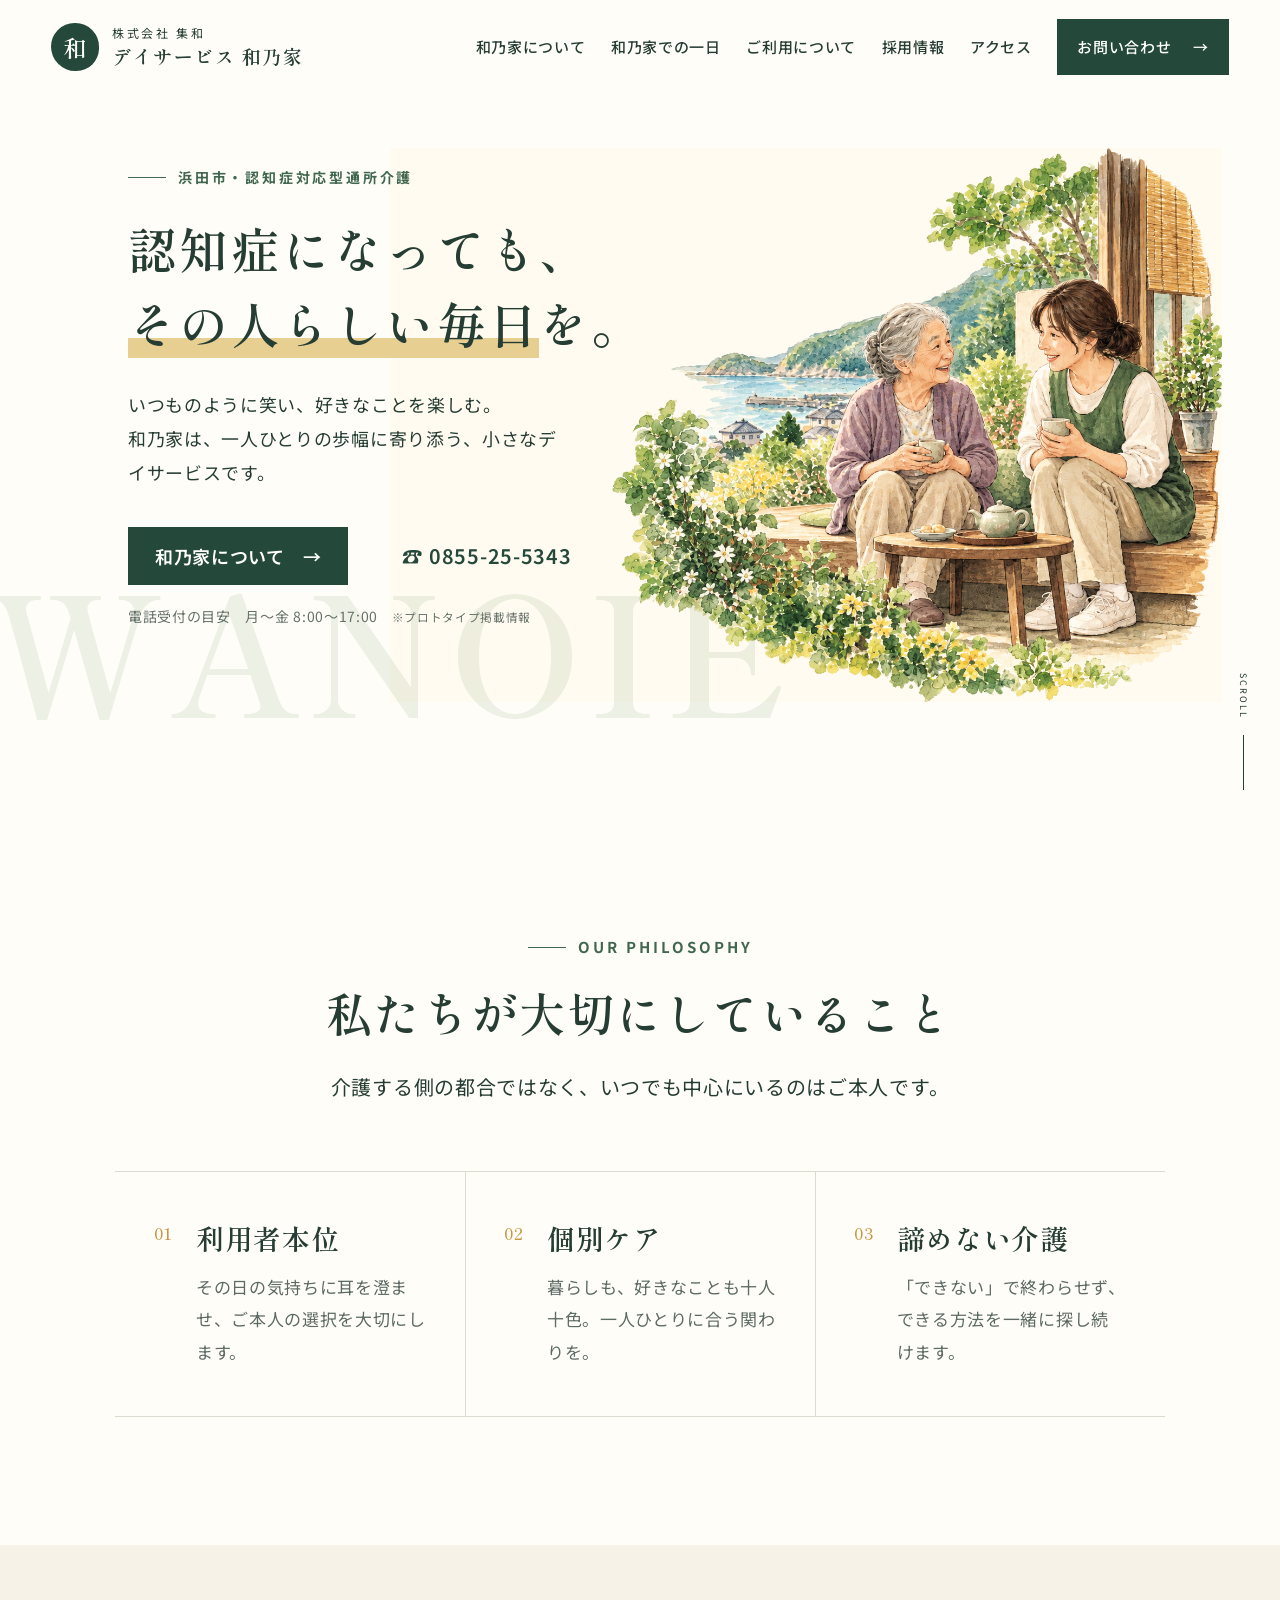
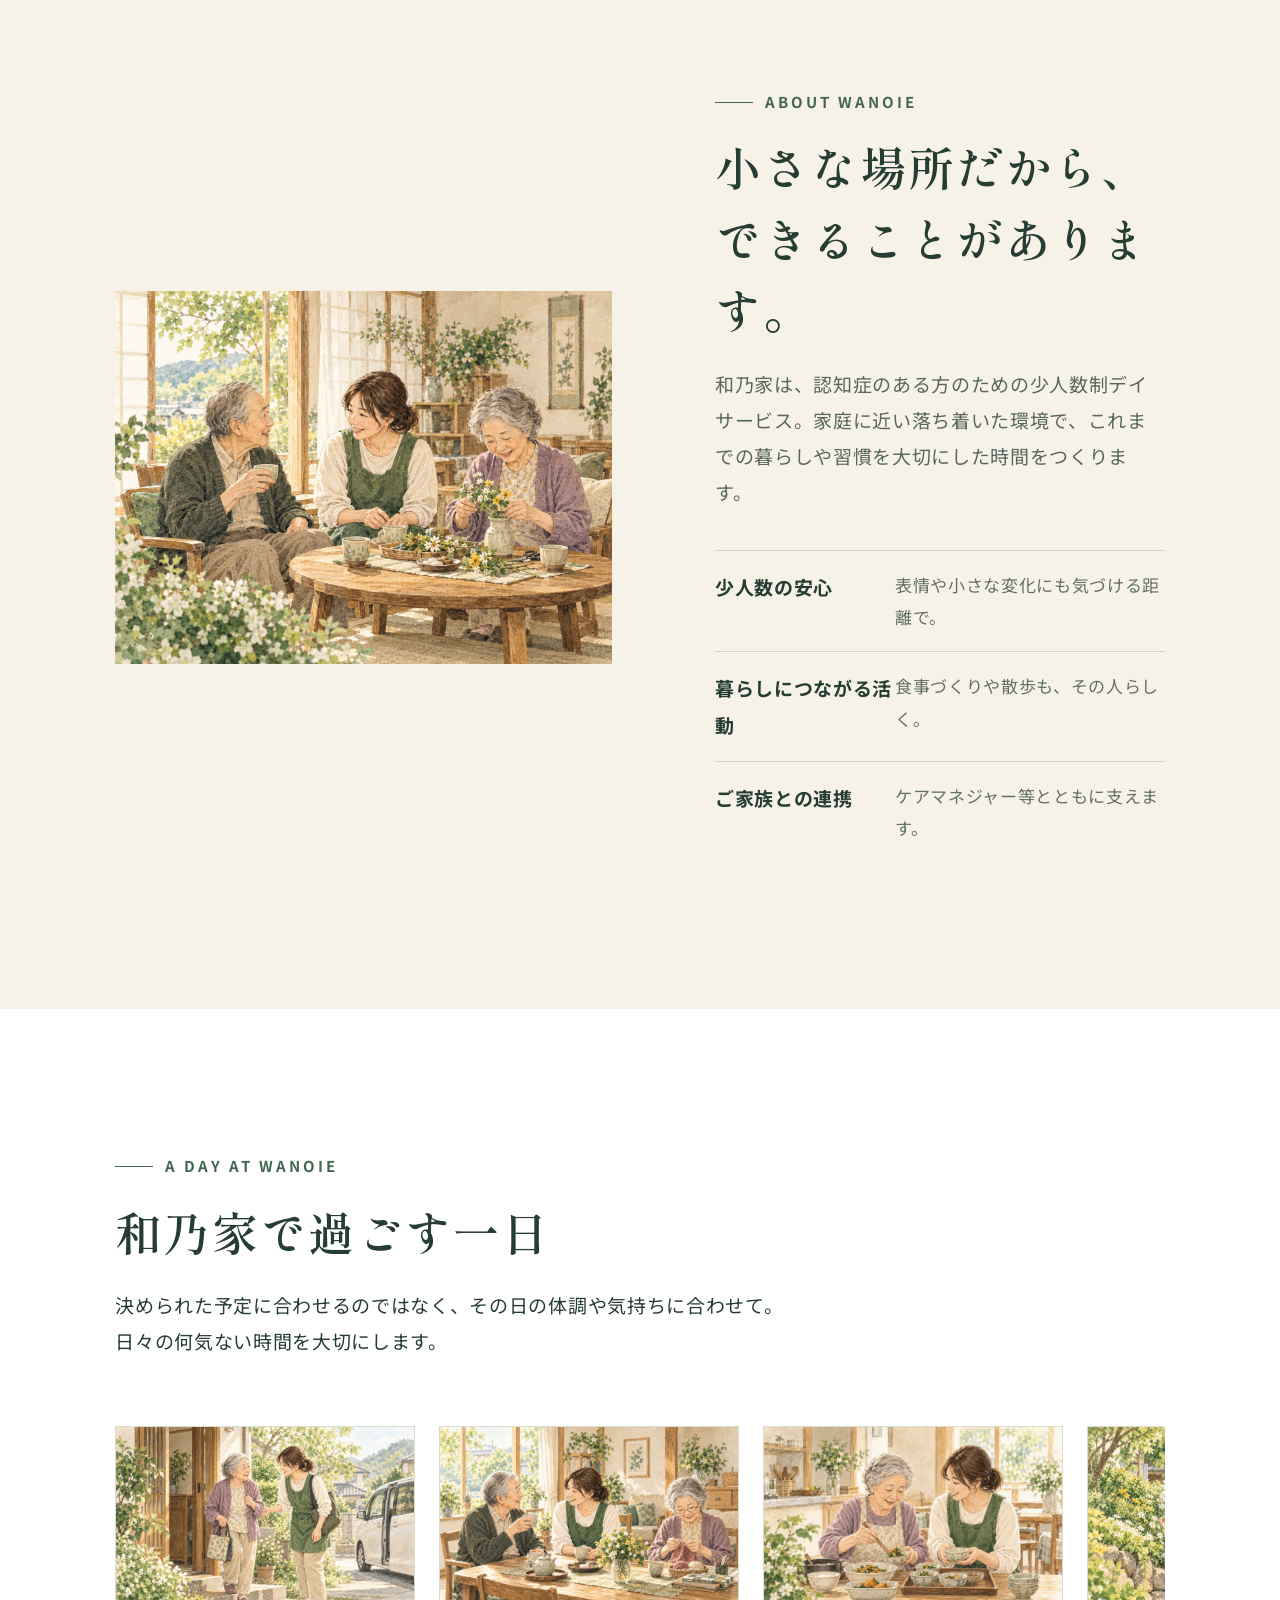
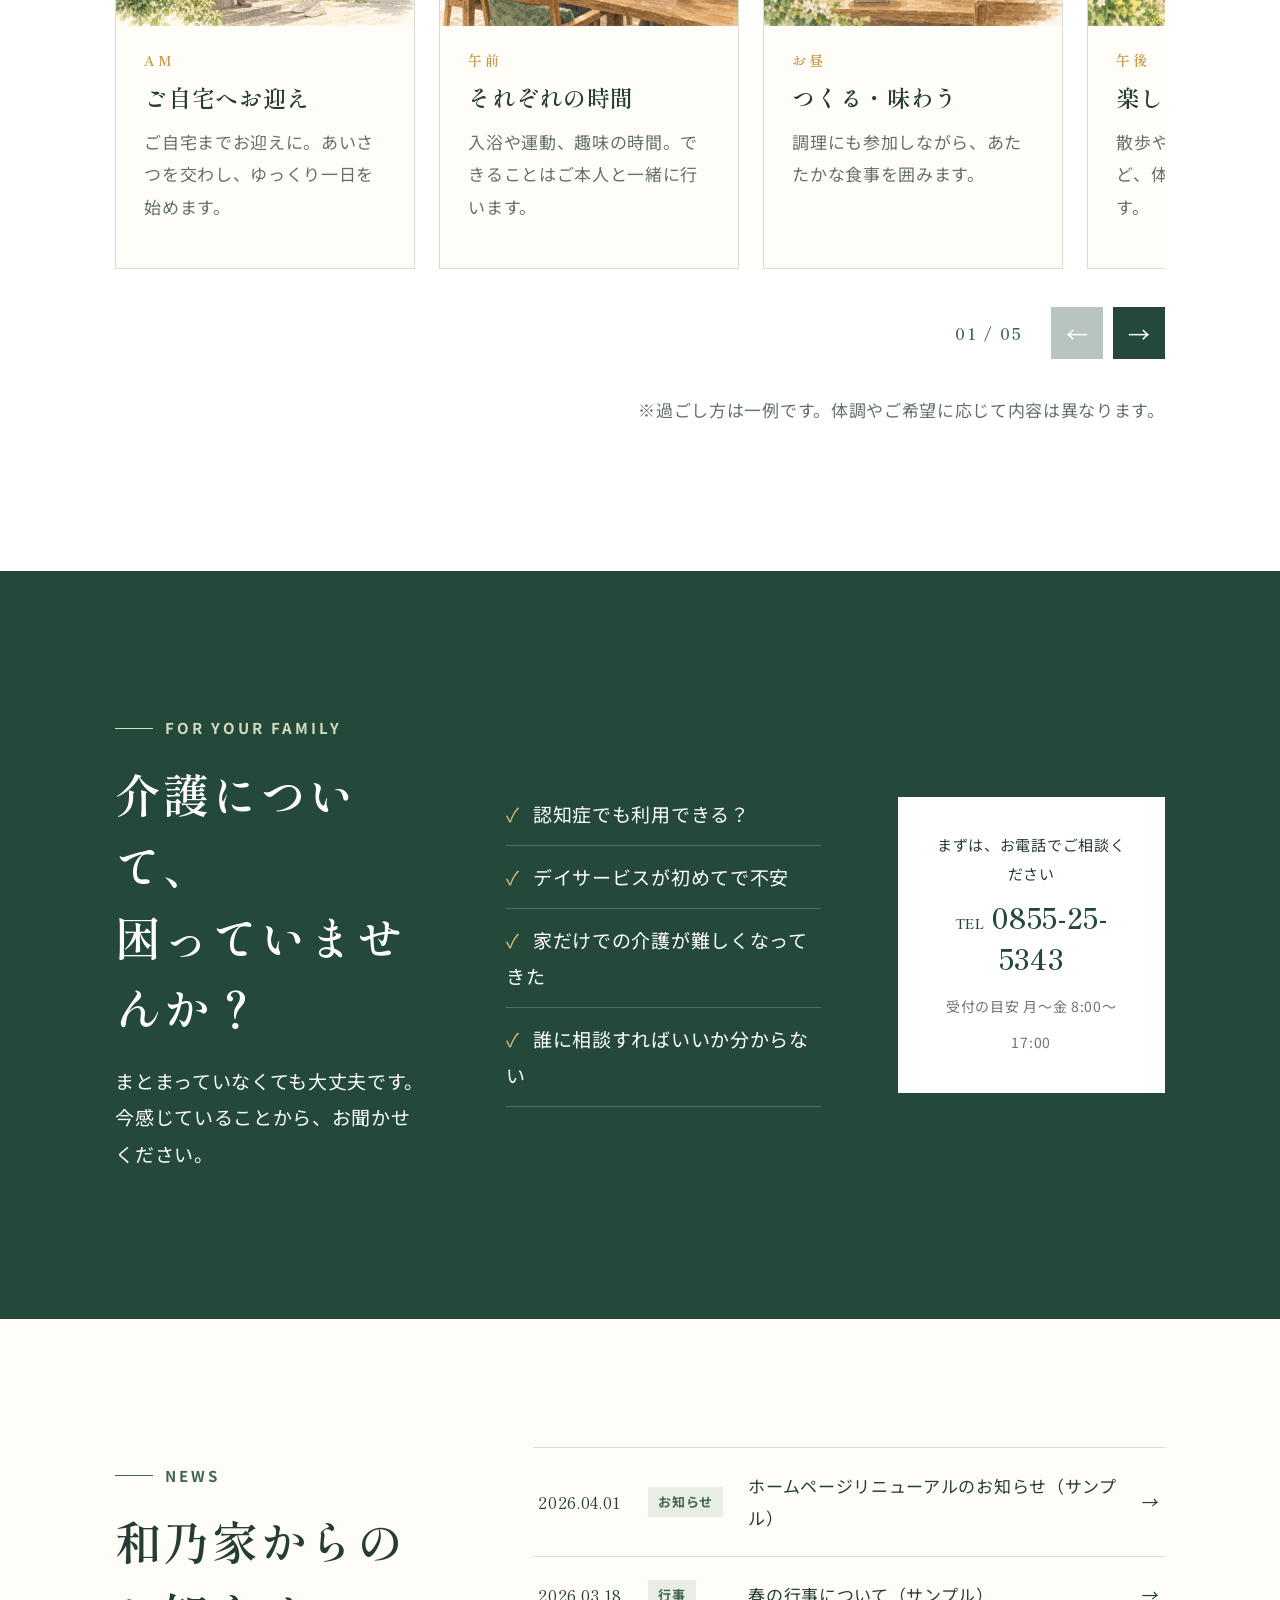
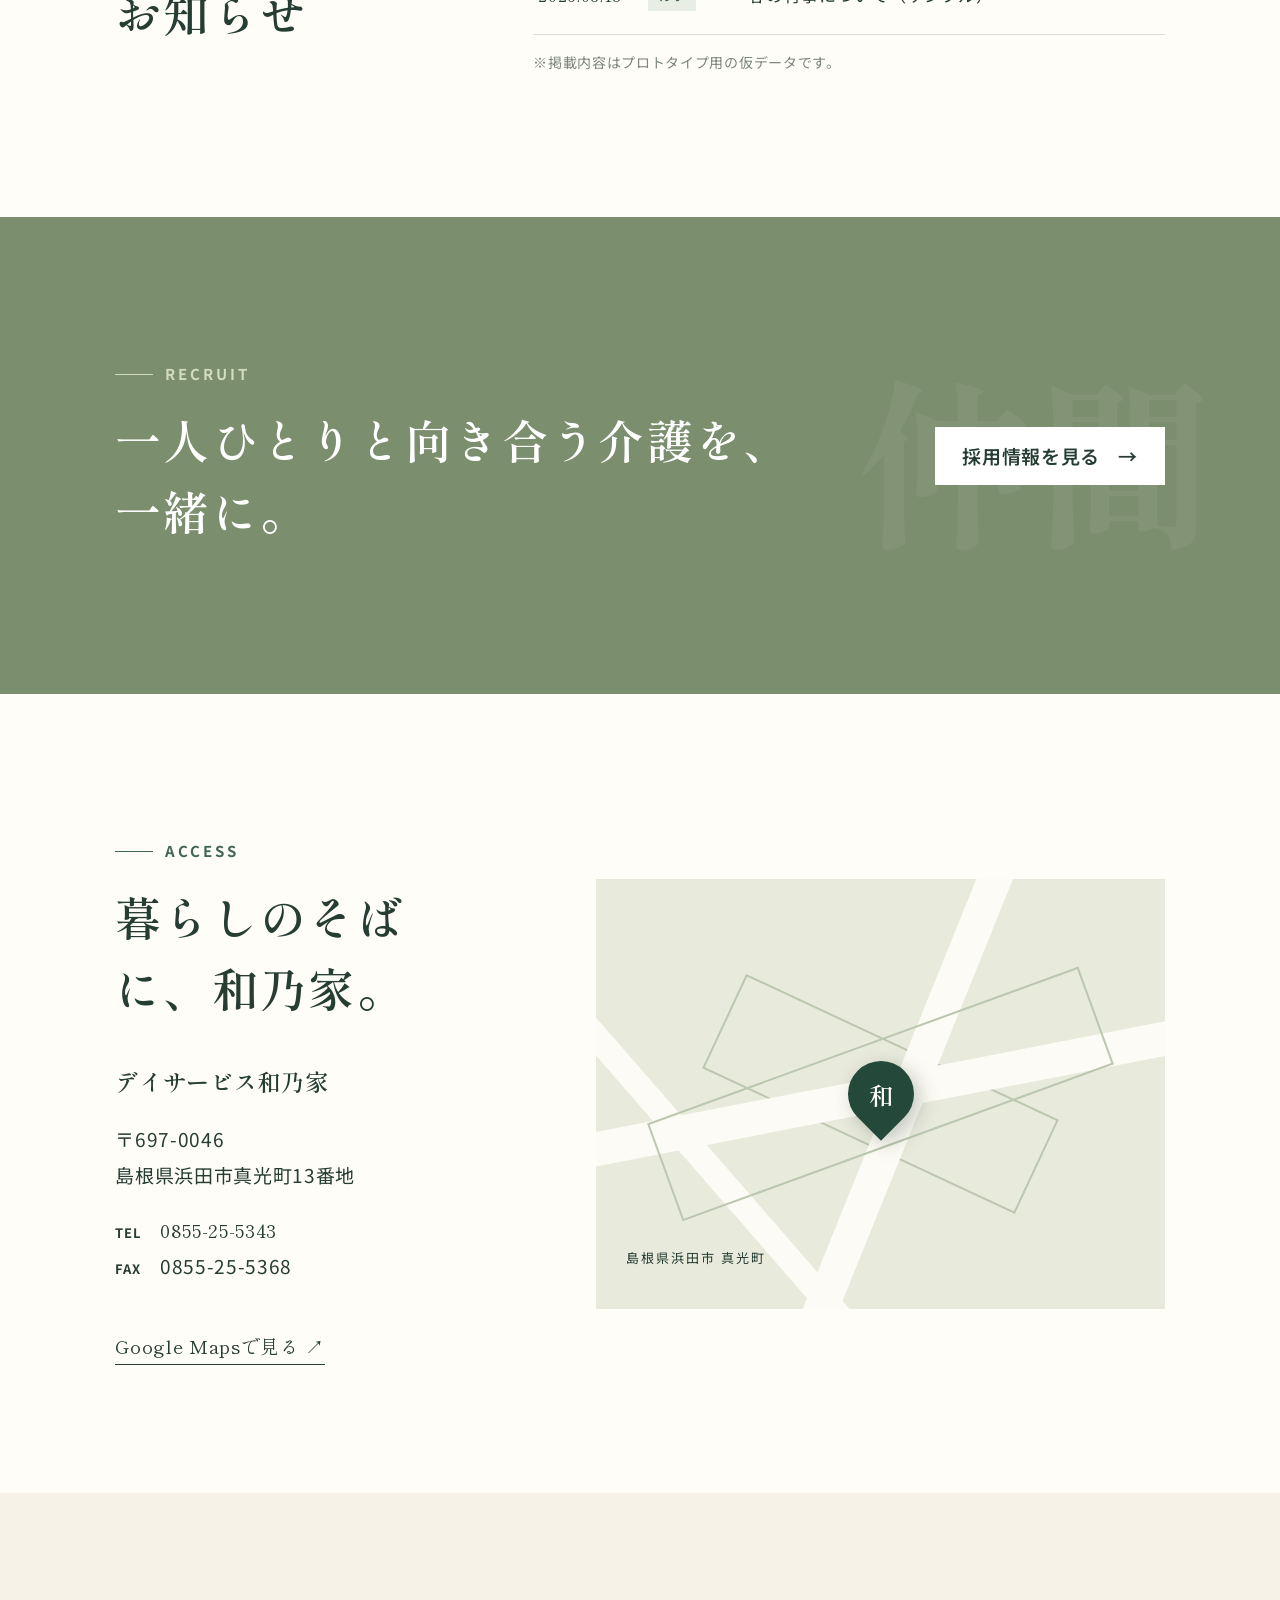
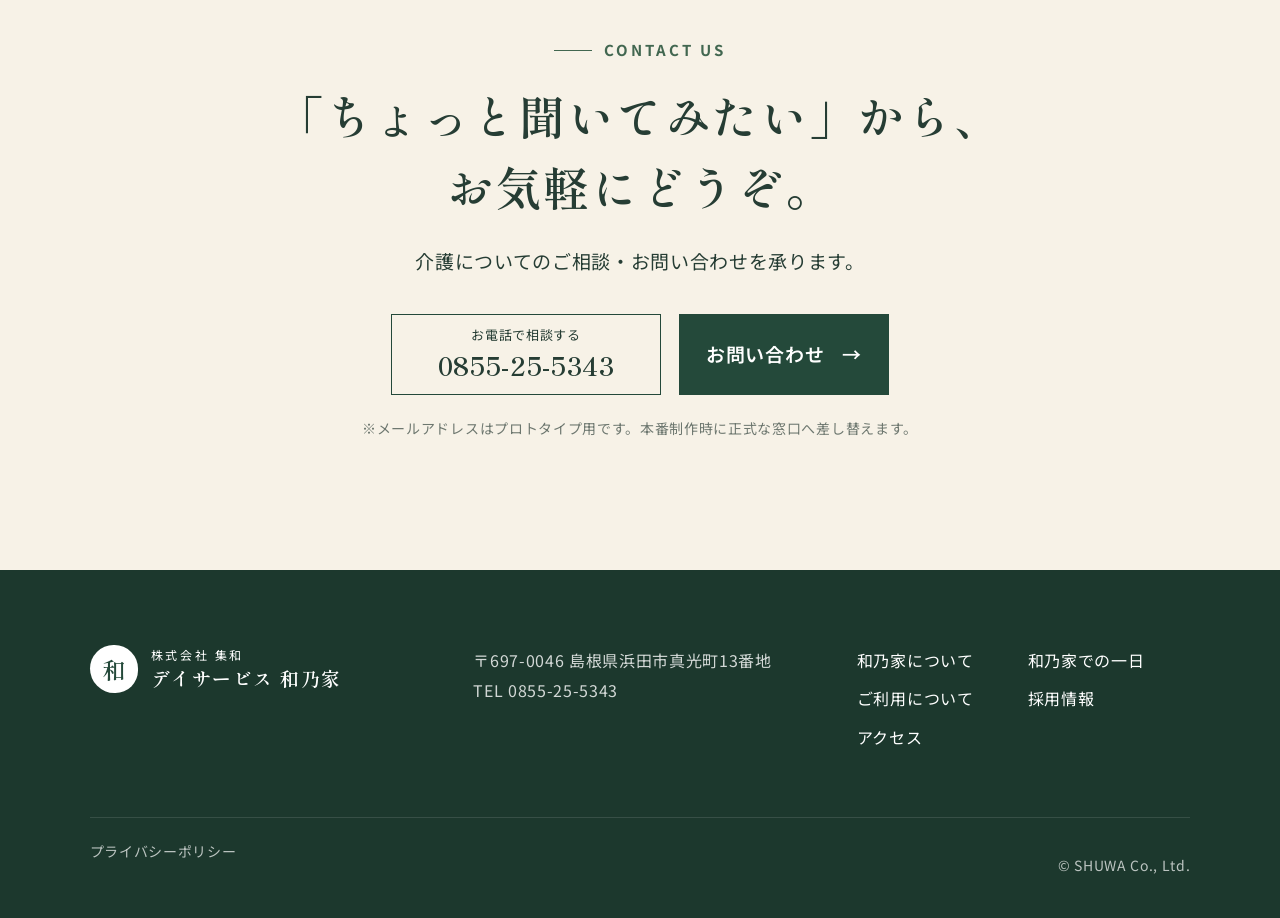
==== commit 4437a59b: "Add accessible day card slider to top page" ====
--- a/index.html
+++ b/index.html
@@ -59,11 +59,15 @@
 
     <section class="day section" id="day" aria-labelledby="day-title">
       <div class="section-heading left"><p class="eyebrow"><span></span>A DAY AT WANOIE</p><h2 id="day-title">和乃家で過ごす一日</h2><p>決められた予定に合わせるのではなく、その日の体調や気持ちに合わせて。<br>日々の何気ない時間を大切にします。</p></div>
-      <div class="timeline">
-        <article><time>AM</time><span class="day-icon">⌂</span><h3>お迎え・朝の時間</h3><p>ご自宅までお迎えに。あいさつを交わし、ゆっくり一日を始めます。</p></article>
-        <article><time>AM–NOON</time><span class="day-icon">♨</span><h3>それぞれの活動</h3><p>入浴や運動、趣味の時間。できることはご本人と一緒に行います。</p></article>
-        <article class="timeline-feature"><time>NOON</time><figure class="day-photo"><img src="assets/images/day-cooking-original.png" width="1536" height="1024" loading="lazy" decoding="async" alt="利用者とスタッフが一緒に食事を盛り付ける様子"></figure><h3>つくる・味わう</h3><p>調理にも参加しながら、あたたかな食事を囲みます。</p></article>
-        <article><time>PM</time><span class="day-icon">♧</span><h3>楽しむ・帰る</h3><p>散歩や外出、季節の行事、おやつの後はご自宅へお送りします。</p></article>
+      <div class="day-slider" data-day-slider>
+        <div class="timeline day-slider-track" id="day-slider-track" tabindex="0" aria-label="和乃家で過ごす一日の場面">
+          <article class="day-slide"><figure class="day-photo"><img src="assets/images/day-pickup-original.png" width="1536" height="1024" loading="lazy" decoding="async" alt="自宅の玄関先で利用者を迎えるスタッフ"></figure><time>AM</time><h3>ご自宅へお迎え</h3><p>ご自宅までお迎えに。あいさつを交わし、ゆっくり一日を始めます。</p></article>
+          <article class="day-slide"><figure class="day-photo"><img src="assets/images/day-morning-original.png" width="1536" height="1024" loading="lazy" decoding="async" alt="利用者が会話や趣味を楽しみ、それぞれの朝を過ごす様子"></figure><time>午前</time><h3>それぞれの時間</h3><p>入浴や運動、趣味の時間。できることはご本人と一緒に行います。</p></article>
+          <article class="day-slide"><figure class="day-photo"><img src="assets/images/day-cooking-original.png" width="1536" height="1024" loading="lazy" decoding="async" alt="利用者とスタッフが一緒に食事を盛り付ける様子"></figure><time>お昼</time><h3>つくる・味わう</h3><p>調理にも参加しながら、あたたかな食事を囲みます。</p></article>
+          <article class="day-slide"><figure class="day-photo"><img src="assets/images/day-afternoon-original.png" width="1536" height="1024" loading="lazy" decoding="async" alt="利用者とスタッフが草花を眺めながら散歩する様子"></figure><time>午後</time><h3>楽しむ・身体を動かす</h3><p>散歩や外出、季節の行事など、体調に合わせて楽しみます。</p></article>
+          <article class="day-slide"><figure class="day-photo"><img src="assets/images/day-home-original.png" width="1536" height="1024" loading="lazy" decoding="async" alt="帰宅前にお茶とおやつを楽しみながらスタッフと話す利用者"></figure><time>夕方</time><h3>おやつ・ご自宅へ</h3><p>おやつでひと息ついてから、ご自宅までお送りします。</p></article>
+        </div>
+        <div class="day-slider-controls"><p class="day-slider-status" aria-live="polite"><span data-day-current>01</span> / 05</p><div><button class="day-slider-button" type="button" data-day-prev aria-controls="day-slider-track" aria-label="前の場面を見る">←</button><button class="day-slider-button" type="button" data-day-next aria-controls="day-slider-track" aria-label="次の場面を見る">→</button></div></div>
       </div>
       <p class="note">※過ごし方は一例です。体調やご希望に応じて内容は異なります。</p>
     </section>
--- a/styles.css
+++ b/styles.css
@@ -27,3 +27,9 @@
 @media(max-width:720px){.philosophy,.philosophy~section{font-size:18px}.philosophy h2,.philosophy~section h2{font-size:clamp(32px,8.6vw,35px)}.philosophy .section-heading>p:last-child{font-size:19px}.values p,.feature-list dd,.timeline p,.note,.news-list a{font-size:17px}}
 /* Content artwork */
 .about-photo,.everyday-photo{margin:0;aspect-ratio:4/3;overflow:hidden;background:#dfe5d7}.about-photo img,.everyday-photo img{width:100%;height:100%;display:block;object-fit:cover}.day-detail .day-photo{margin:0;height:auto;aspect-ratio:3/2;overflow:hidden}.day-detail .day-photo img{width:100%;height:100%;display:block;object-fit:cover}.day-detail .day-row:first-child .day-photo img{object-position:50% 48%}.day-detail .day-row:nth-child(2) .day-photo img{object-position:50% 45%}.day-detail .day-row:nth-child(4) .day-photo img{object-position:50% 48%}.day-detail .day-row:nth-child(5) .day-photo img{object-position:50% 46%}
+
+/* Top-page day card slider */
+.day-slider{max-width:1240px;margin:auto}.timeline.day-slider-track{display:grid;grid-template-columns:none;grid-auto-flow:column;grid-auto-columns:minmax(300px,38%);gap:24px;max-width:none;overflow-x:auto;overscroll-behavior-inline:contain;scroll-snap-type:x mandatory;scrollbar-width:none;padding:2px 2px 18px}.timeline.day-slider-track::-webkit-scrollbar{display:none}.timeline.day-slider-track .day-slide{scroll-snap-align:start;border:1px solid var(--line);padding:0 0 28px;background:var(--paper);min-width:0}.timeline.day-slider-track .day-slide:before{display:none}.timeline.day-slider-track .day-photo{height:auto;aspect-ratio:3/2;margin:0 0 24px}.timeline.day-slider-track time,.timeline.day-slider-track h3,.timeline.day-slider-track p{display:block;margin-left:28px;margin-right:28px}.timeline.day-slider-track h3{margin-top:10px;margin-bottom:12px}.timeline.day-slider-track p{margin-top:0}.day-slider-controls{display:flex;align-items:center;justify-content:flex-end;gap:28px;margin-top:20px}.day-slider-status{margin:0;font:600 16px var(--serif);letter-spacing:.12em;color:var(--green)}.day-slider-controls>div{display:flex;gap:10px}.day-slider-button{width:52px;height:52px;border:1px solid var(--deep);background:var(--deep);color:#fff;cursor:pointer;font-size:22px;line-height:1;transition:background .2s,color .2s,opacity .2s}.day-slider-button:hover:not(:disabled),.day-slider-button:focus-visible{background:#fff;color:var(--deep)}.day-slider-button:focus-visible{outline:3px solid #c8964266;outline-offset:3px}.day-slider-button:disabled{opacity:.32;cursor:default}
+@media(max-width:1000px){.timeline.day-slider-track{display:grid;grid-template-columns:none;grid-auto-columns:minmax(290px,58%)}.timeline.day-slider-track .day-slide,.timeline.day-slider-track .day-slide:nth-child(n+3){border:1px solid var(--line);padding:0 0 28px}}
+@media(max-width:720px){.timeline.day-slider-track{display:grid;grid-auto-columns:88%;gap:16px;margin-right:-24px}.timeline.day-slider-track .day-slide,.timeline.day-slider-track .day-slide:nth-child(3){border:1px solid var(--line);padding:0 0 24px}.timeline.day-slider-track .day-photo{height:auto;margin:0 0 20px}.timeline.day-slider-track time,.timeline.day-slider-track h3,.timeline.day-slider-track p{margin-left:20px;margin-right:20px}.day-slider-controls{justify-content:space-between}.day-slider-button{width:50px;height:50px}}
+@media(prefers-reduced-motion:reduce){.timeline.day-slider-track{scroll-behavior:auto}}
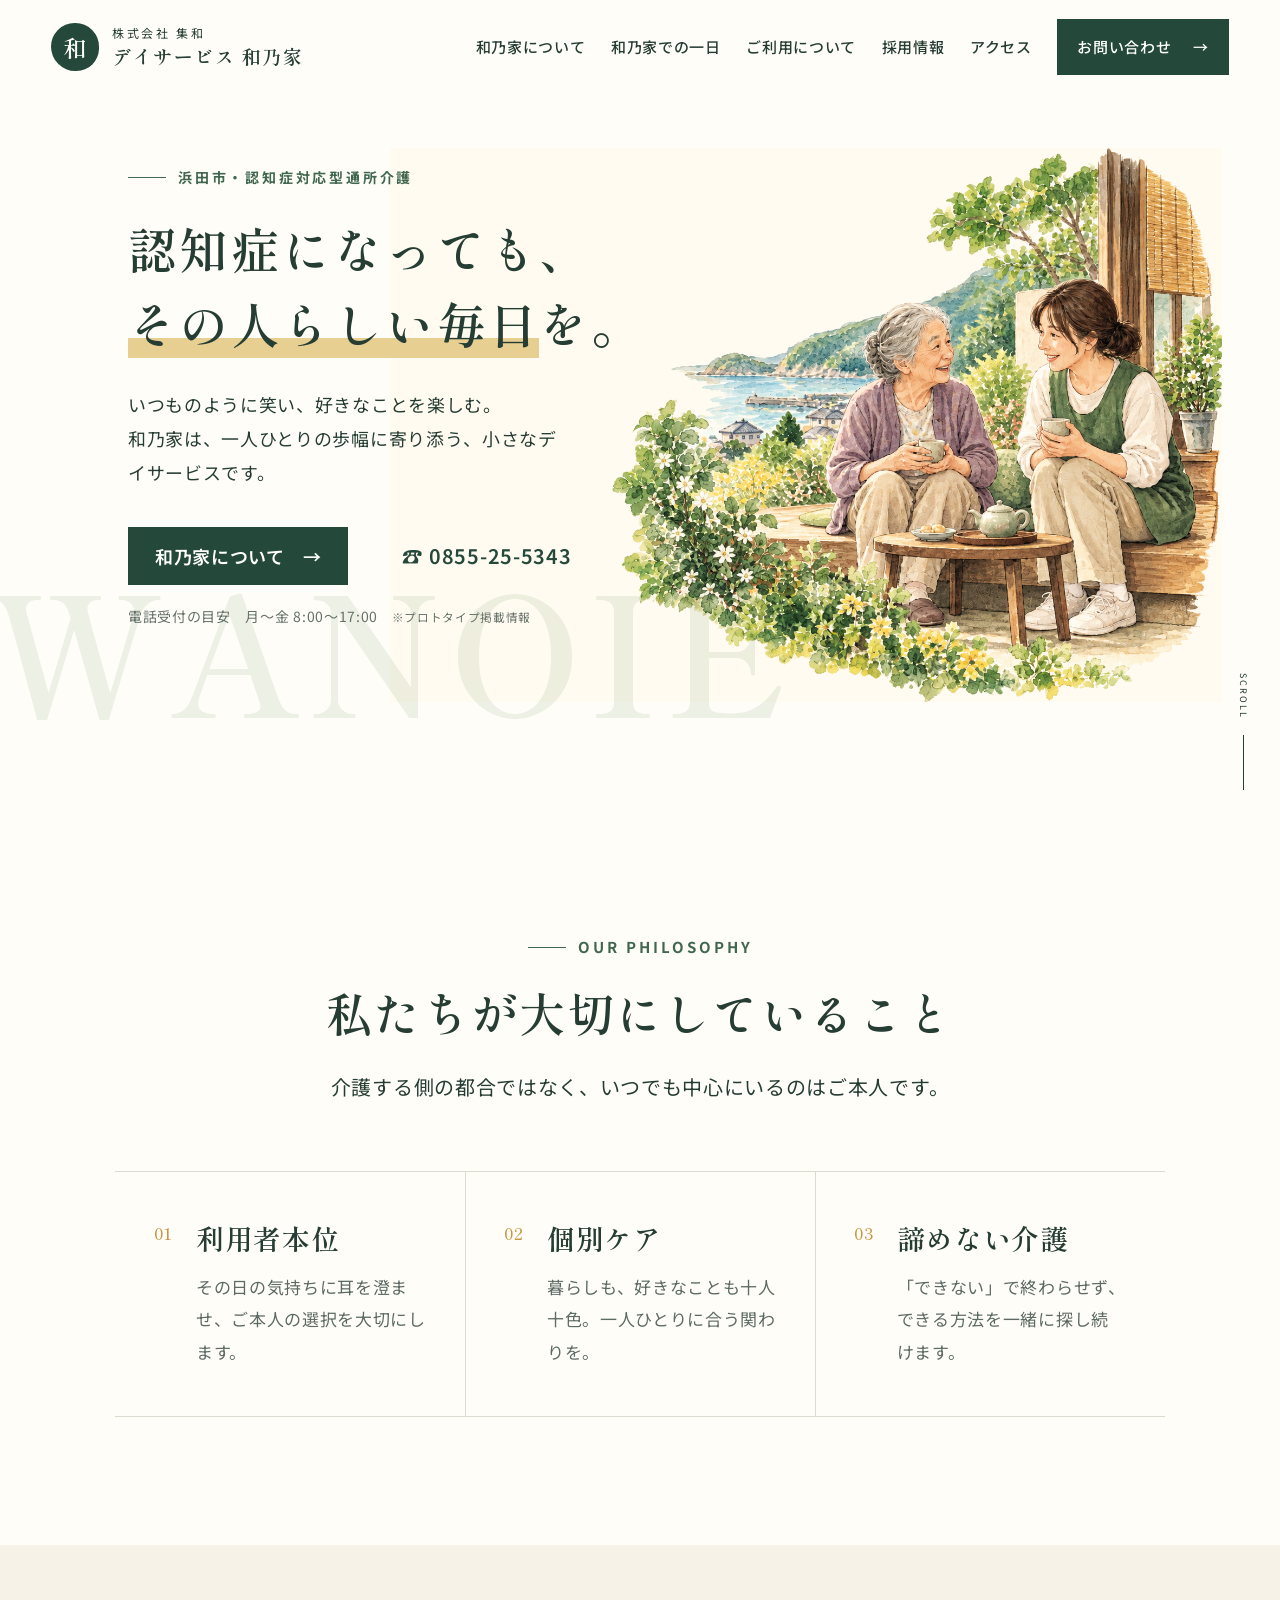
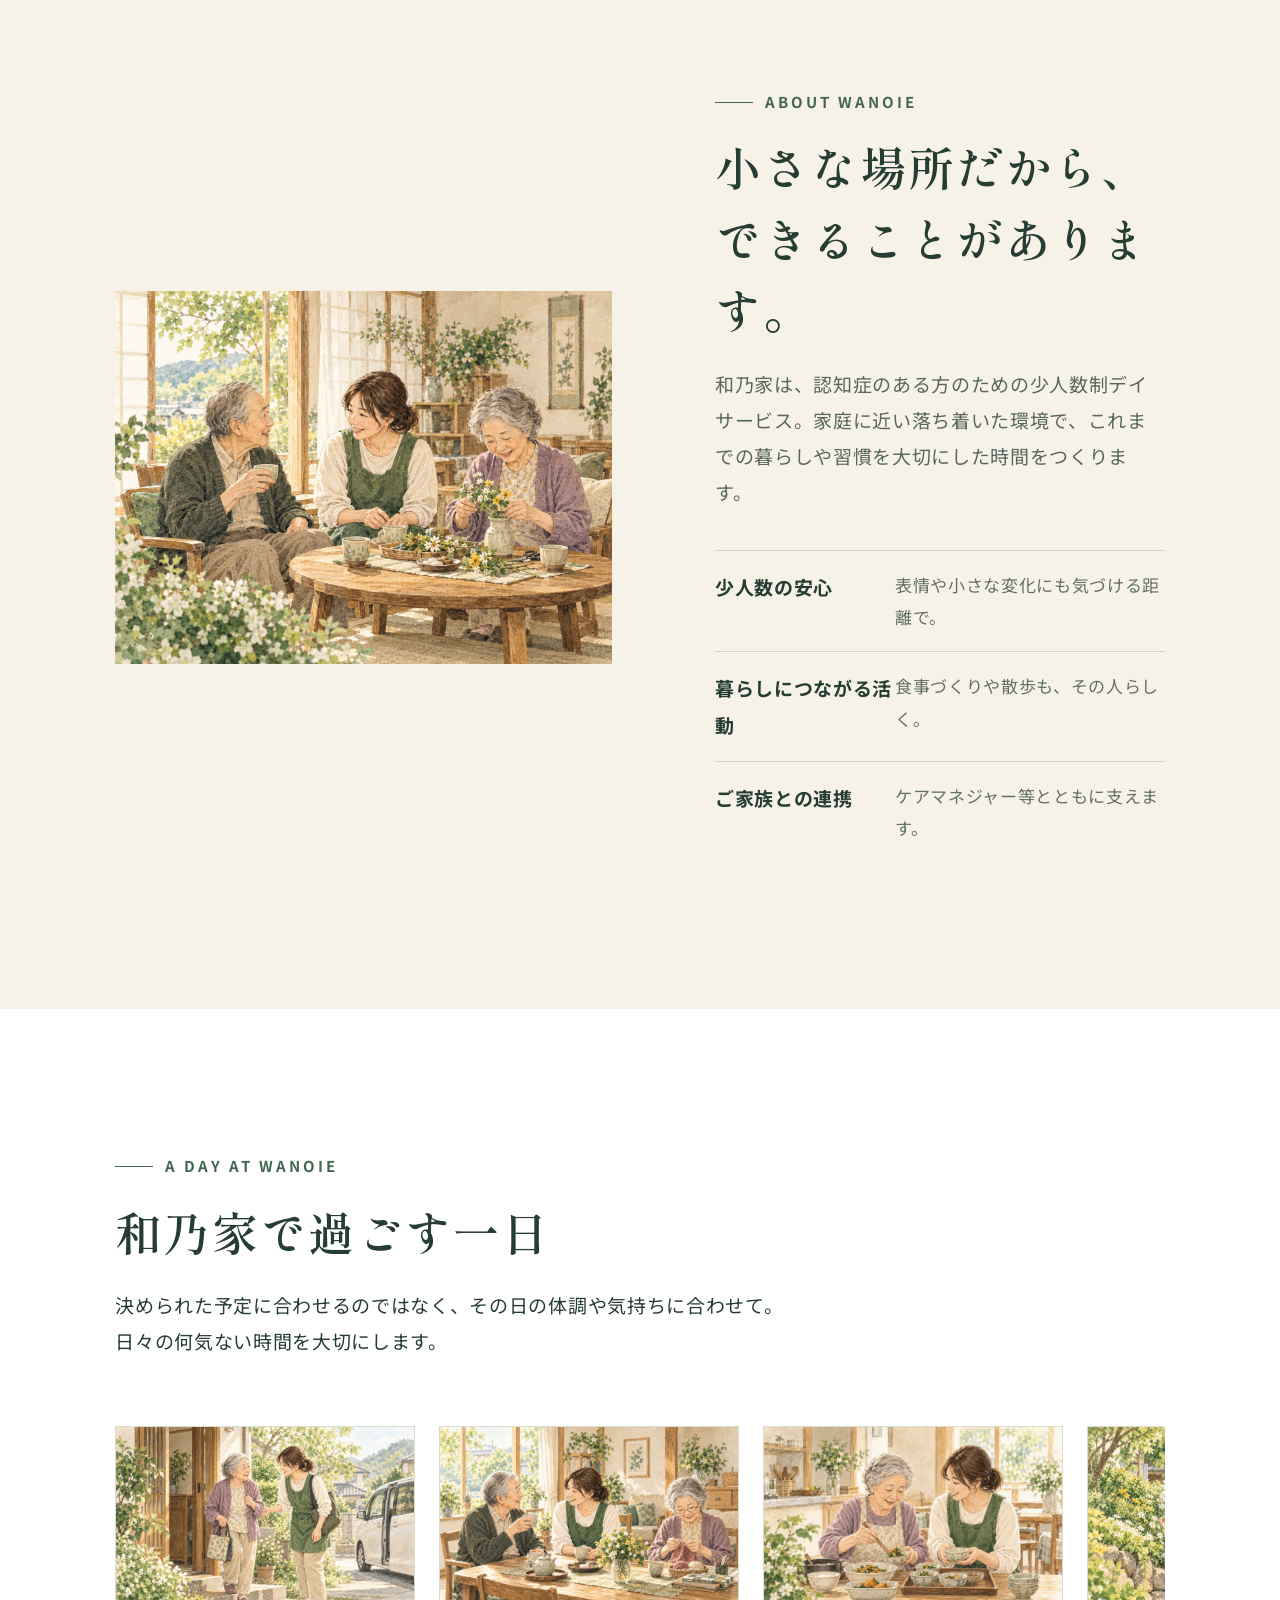
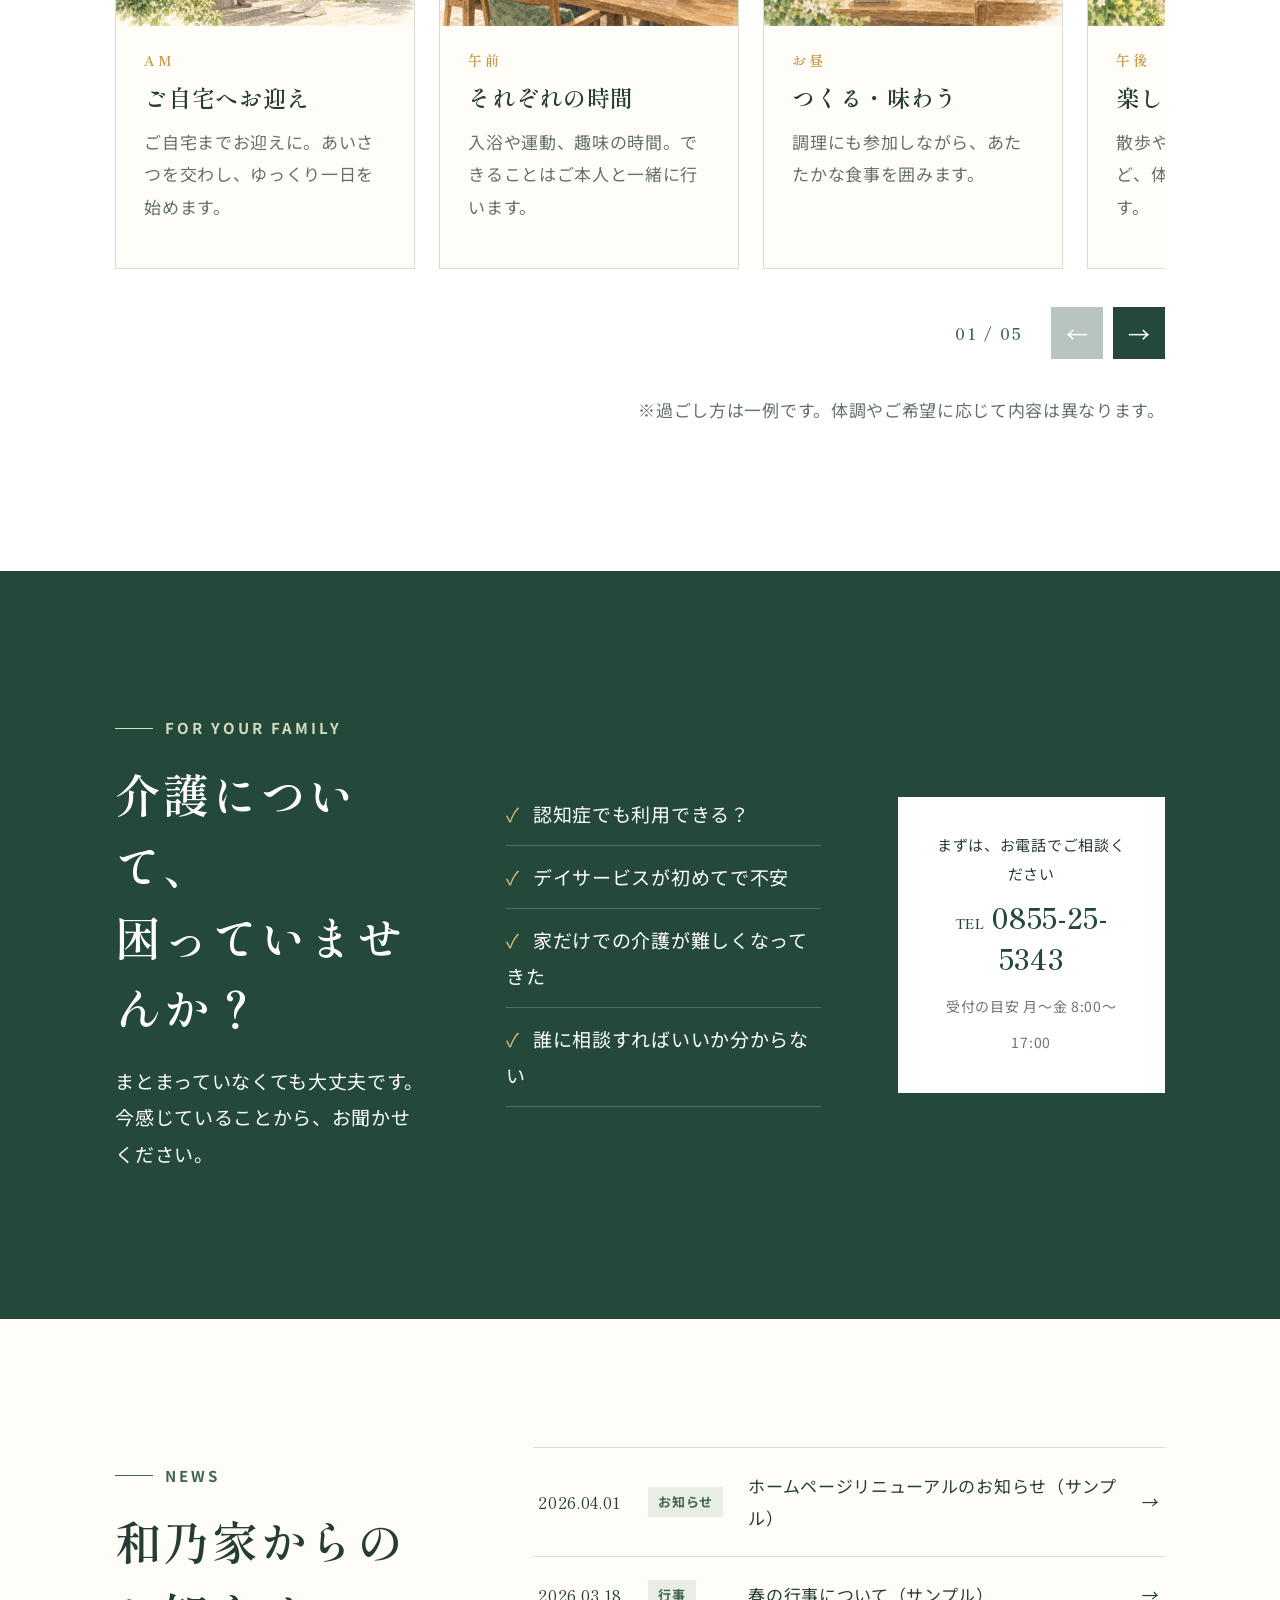
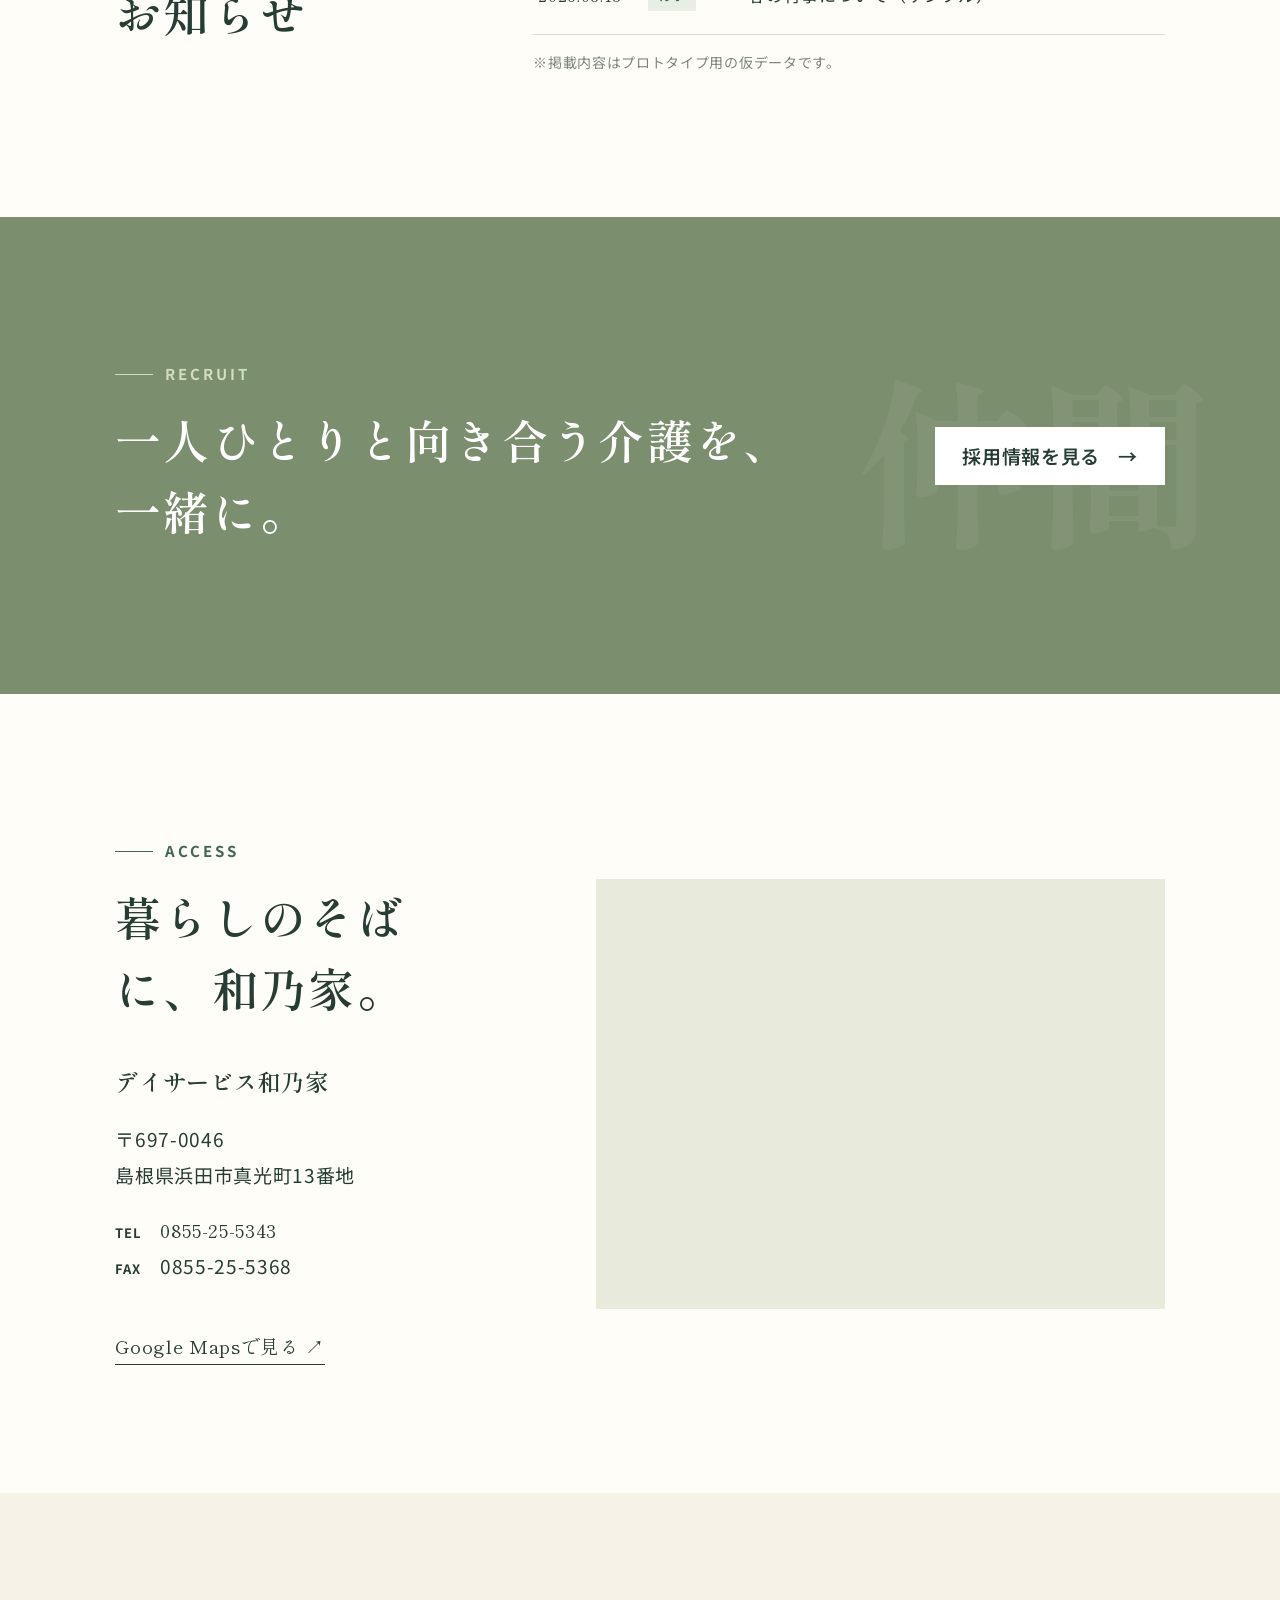
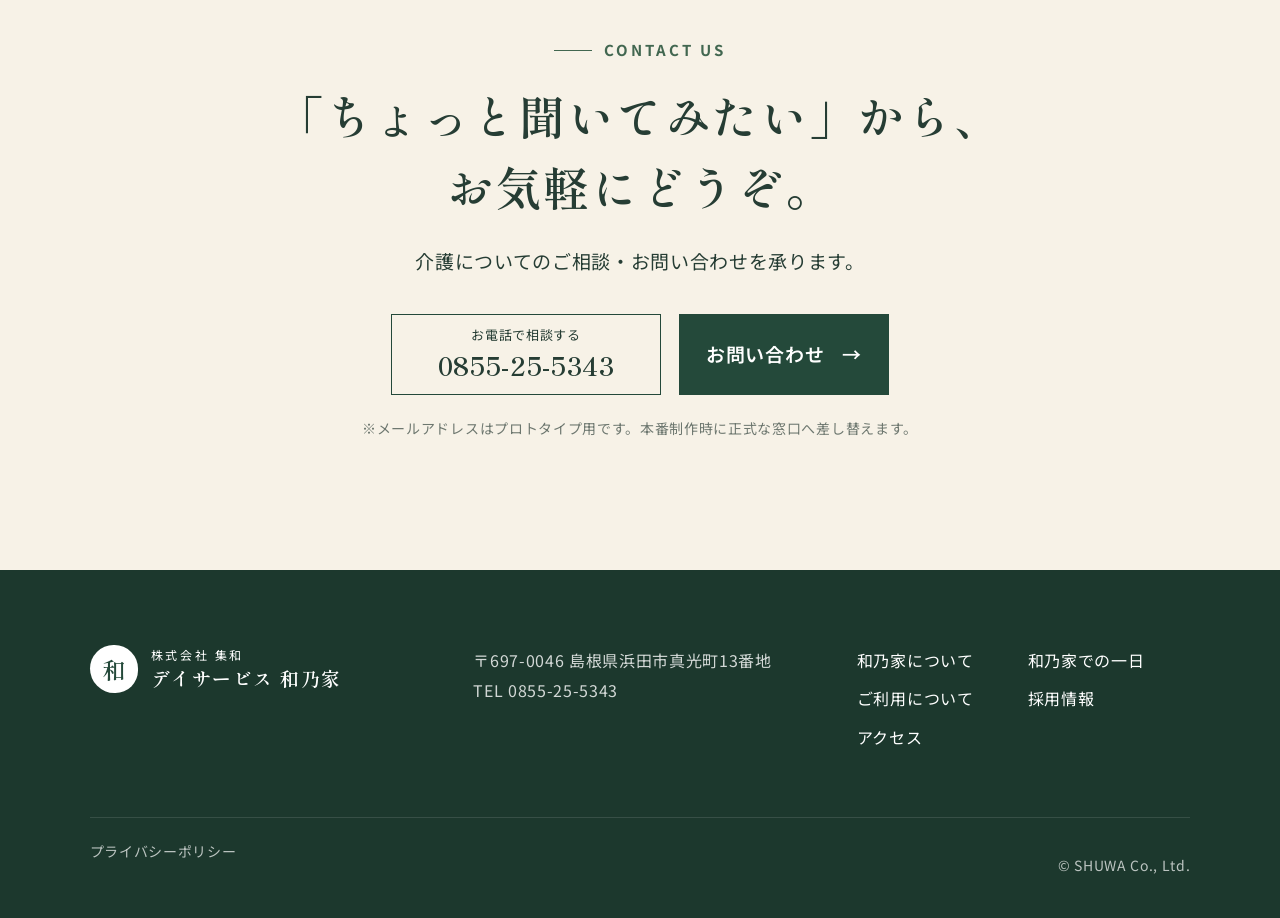
==== commit 62da7f21: "Embed Google Map on top page" ====
--- a/index.html
+++ b/index.html
@@ -91,7 +91,7 @@
 
     <section class="access section" id="access" aria-labelledby="access-title">
       <div class="access-copy"><p class="eyebrow"><span></span>ACCESS</p><h2 id="access-title">暮らしのそばに、和乃家。</h2><h3>デイサービス和乃家</h3><address>〒697-0046<br>島根県浜田市真光町13番地</address><p><b>TEL</b> <a href="tel:0855255343">0855-25-5343</a><br><b>FAX</b> 0855-25-5368</p><a class="map-link" href="https://maps.google.com/?q=島根県浜田市真光町13番地" target="_blank" rel="noopener">Google Mapsで見る ↗</a></div>
-      <a class="map" href="https://maps.google.com/?q=島根県浜田市真光町13番地" target="_blank" rel="noopener" aria-label="Google Mapsでデイサービス和乃家の場所を見る"><div class="roads"></div><span class="pin"><b>和</b></span><p>島根県浜田市 真光町</p></a>
+      <div class="map-embed"><iframe src="https://www.google.com/maps/embed?pb=!1m18!1m12!1m3!1d420.34365742243347!2d132.07503749292744!3d34.89552362395941!2m3!1f0!2f0!3f0!3m2!1i1024!2i768!4f13.1!3m3!1m2!1s0x355a577c2e8a07d7%3A0xe376779c9420d5cd!2z44OH44Kk44K144O844OT44K55ZKM5LmD5a62!5e1!3m2!1sja!2sjp!4v1789700013395!5m2!1sja!2sjp" title="デイサービス和乃家の所在地を示すGoogleマップ" allowfullscreen loading="lazy" referrerpolicy="strict-origin-when-cross-origin"></iframe></div>
     </section>
 
     <section class="final-cta section" id="contact"><p class="eyebrow"><span></span>CONTACT US</p><h2>「ちょっと聞いてみたい」から、<br>お気軽にどうぞ。</h2><p>介護についてのご相談・お問い合わせを承ります。</p><div><a class="contact-phone" href="tel:0855255343"><small>お電話で相談する</small><strong>0855-25-5343</strong></a><a class="button primary" href="mailto:info@example.com">お問い合わせ <span>→</span></a></div><small class="disclaimer">※メールアドレスはプロトタイプ用です。本番制作時に正式な窓口へ差し替えます。</small></section>
--- a/styles.css
+++ b/styles.css
@@ -33,3 +33,6 @@
 @media(max-width:1000px){.timeline.day-slider-track{display:grid;grid-template-columns:none;grid-auto-columns:minmax(290px,58%)}.timeline.day-slider-track .day-slide,.timeline.day-slider-track .day-slide:nth-child(n+3){border:1px solid var(--line);padding:0 0 28px}}
 @media(max-width:720px){.timeline.day-slider-track{display:grid;grid-auto-columns:88%;gap:16px;margin-right:-24px}.timeline.day-slider-track .day-slide,.timeline.day-slider-track .day-slide:nth-child(3){border:1px solid var(--line);padding:0 0 24px}.timeline.day-slider-track .day-photo{height:auto;margin:0 0 20px}.timeline.day-slider-track time,.timeline.day-slider-track h3,.timeline.day-slider-track p{margin-left:20px;margin-right:20px}.day-slider-controls{justify-content:space-between}.day-slider-button{width:50px;height:50px}}
 @media(prefers-reduced-motion:reduce){.timeline.day-slider-track{scroll-behavior:auto}}
+
+/* Access map */
+.map-embed{min-height:430px;overflow:hidden;background:#e8eadc}.map-embed iframe{display:block;width:100%;height:100%;min-height:430px;border:0}@media(max-width:720px){.map-embed{min-height:320px;margin-top:45px}.map-embed iframe{min-height:320px}}
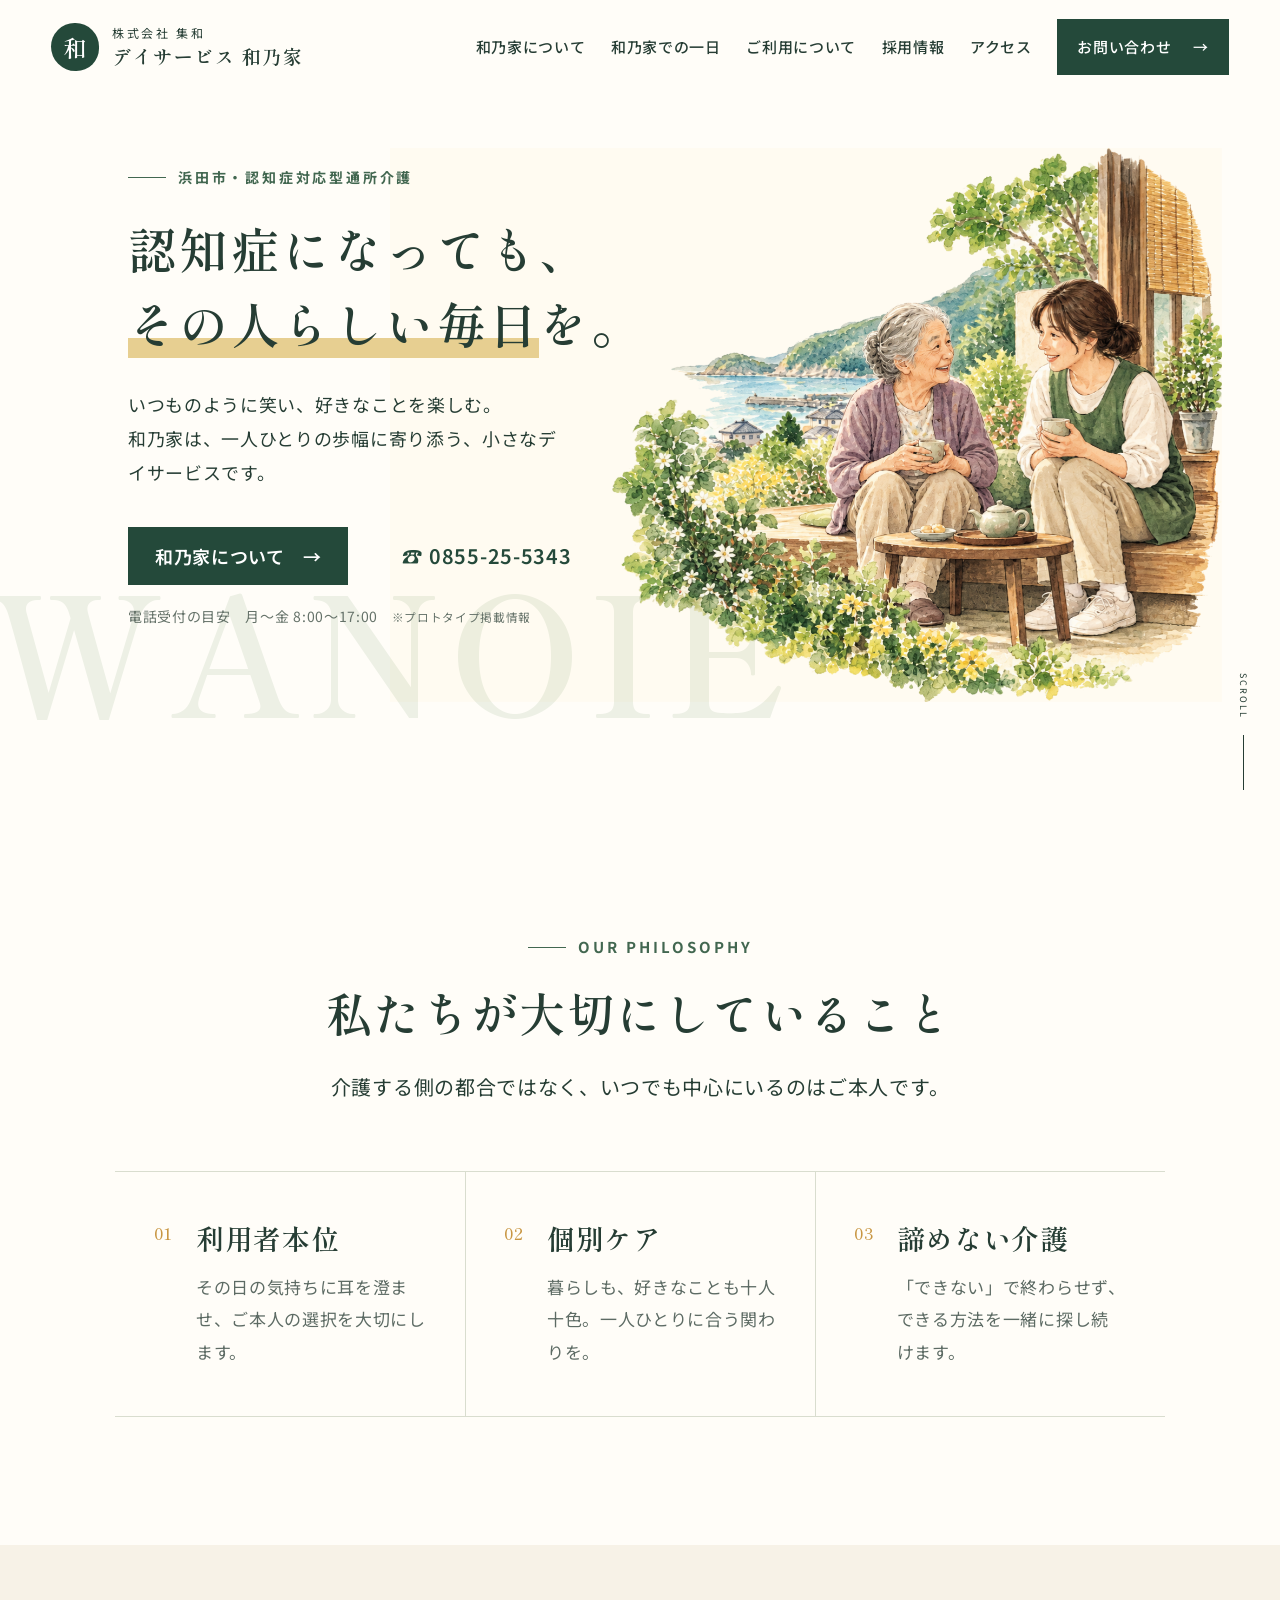
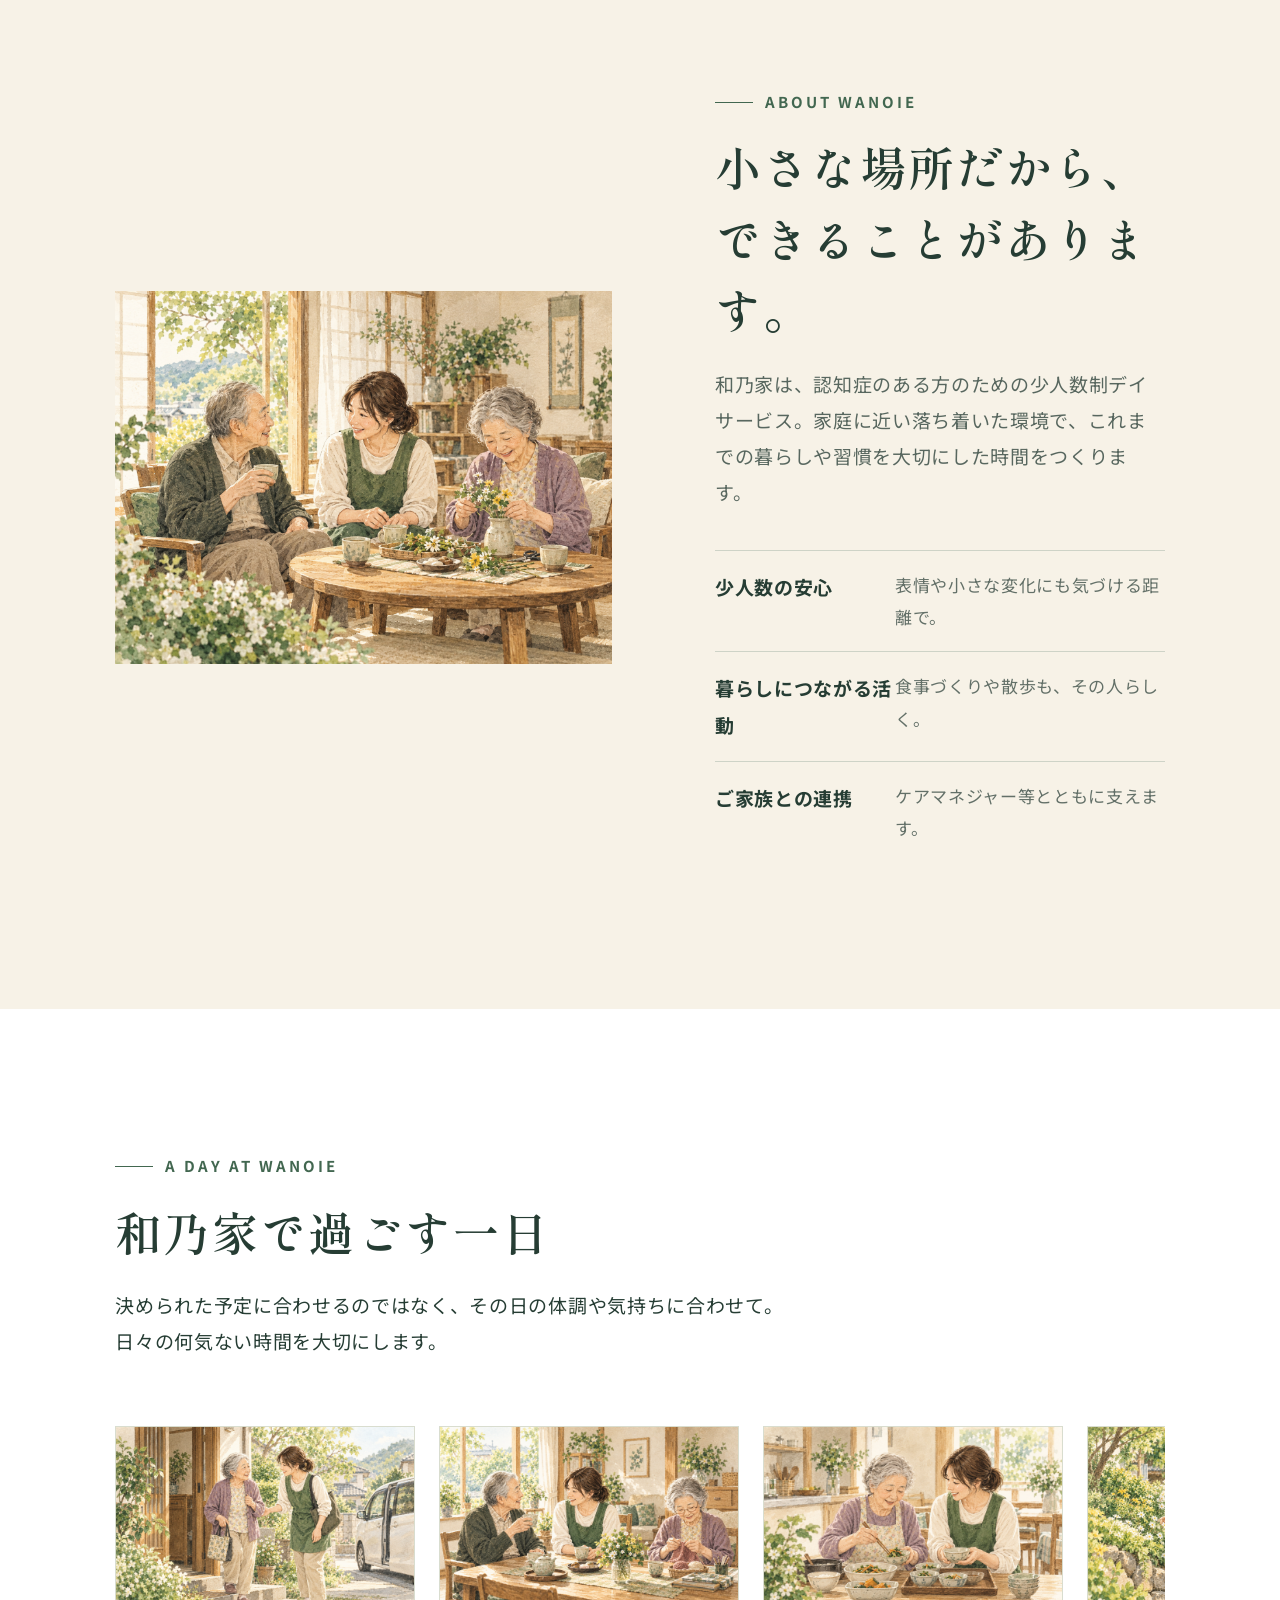
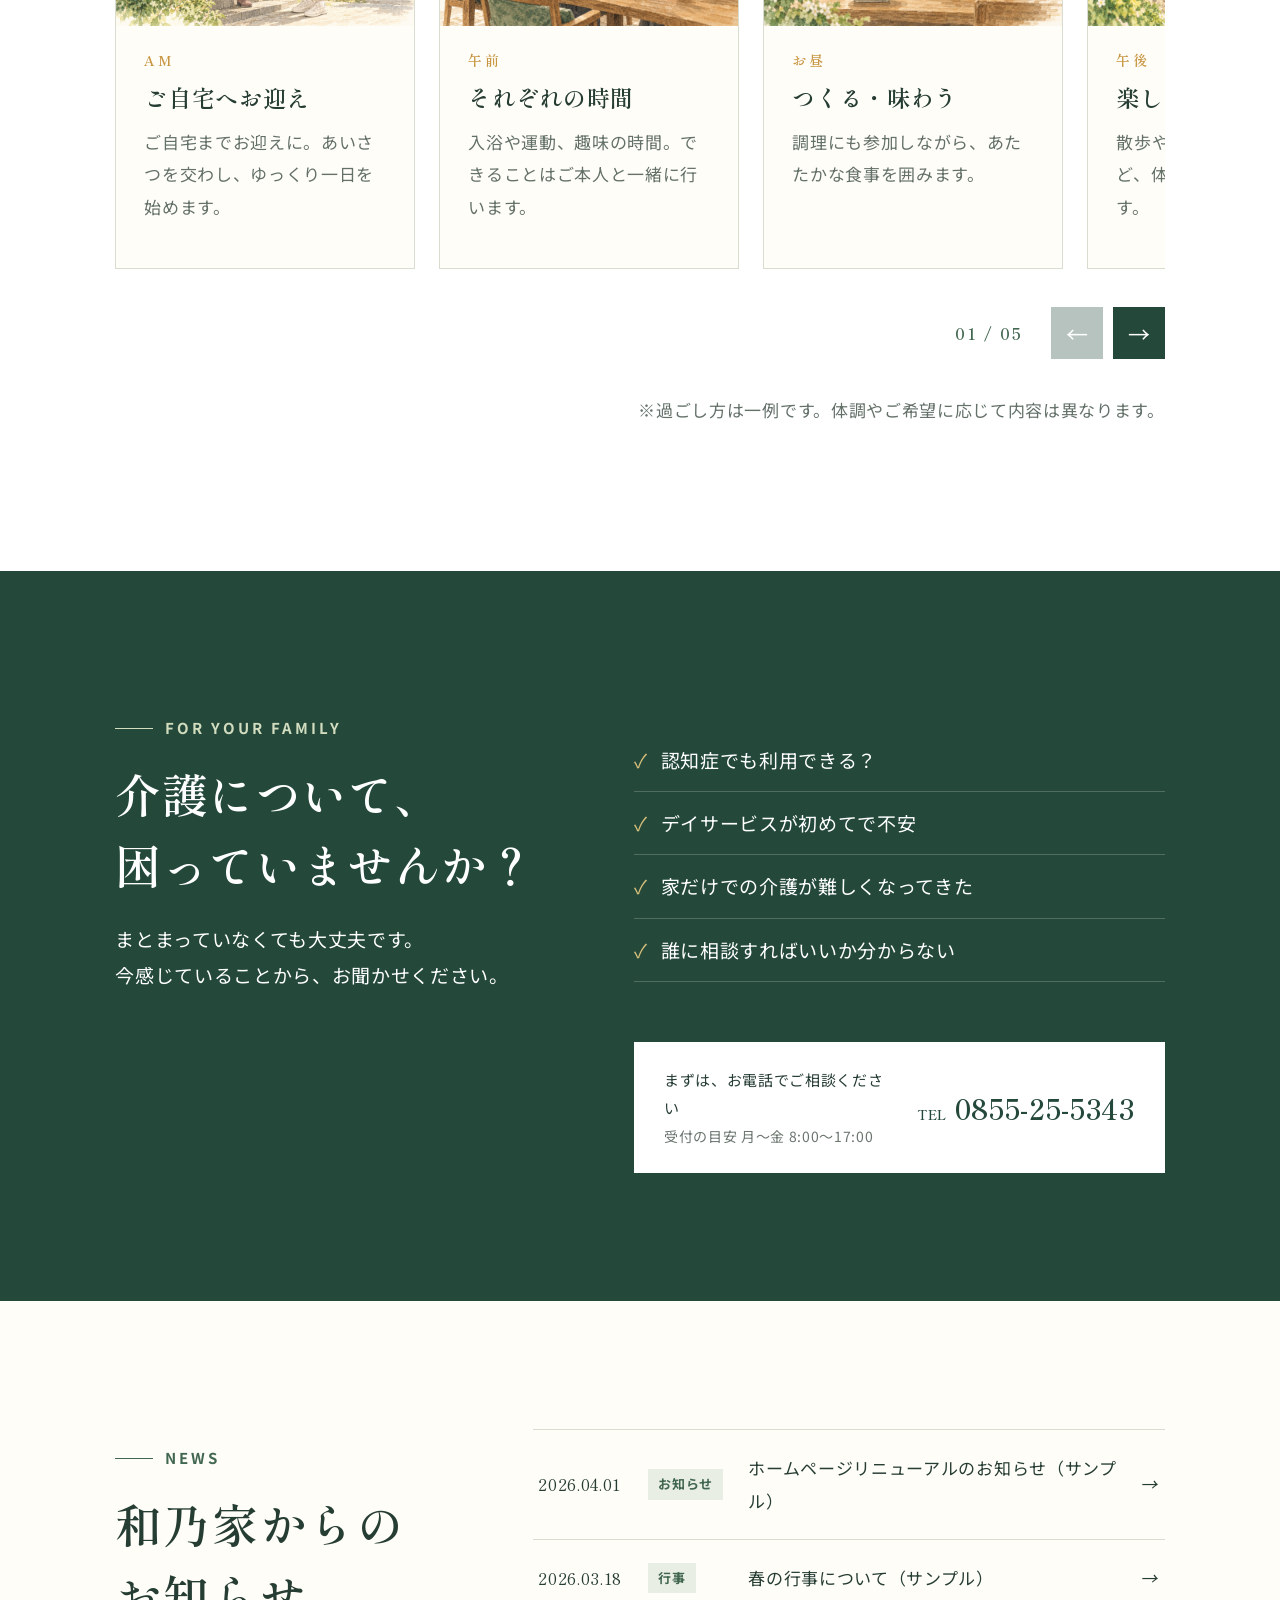
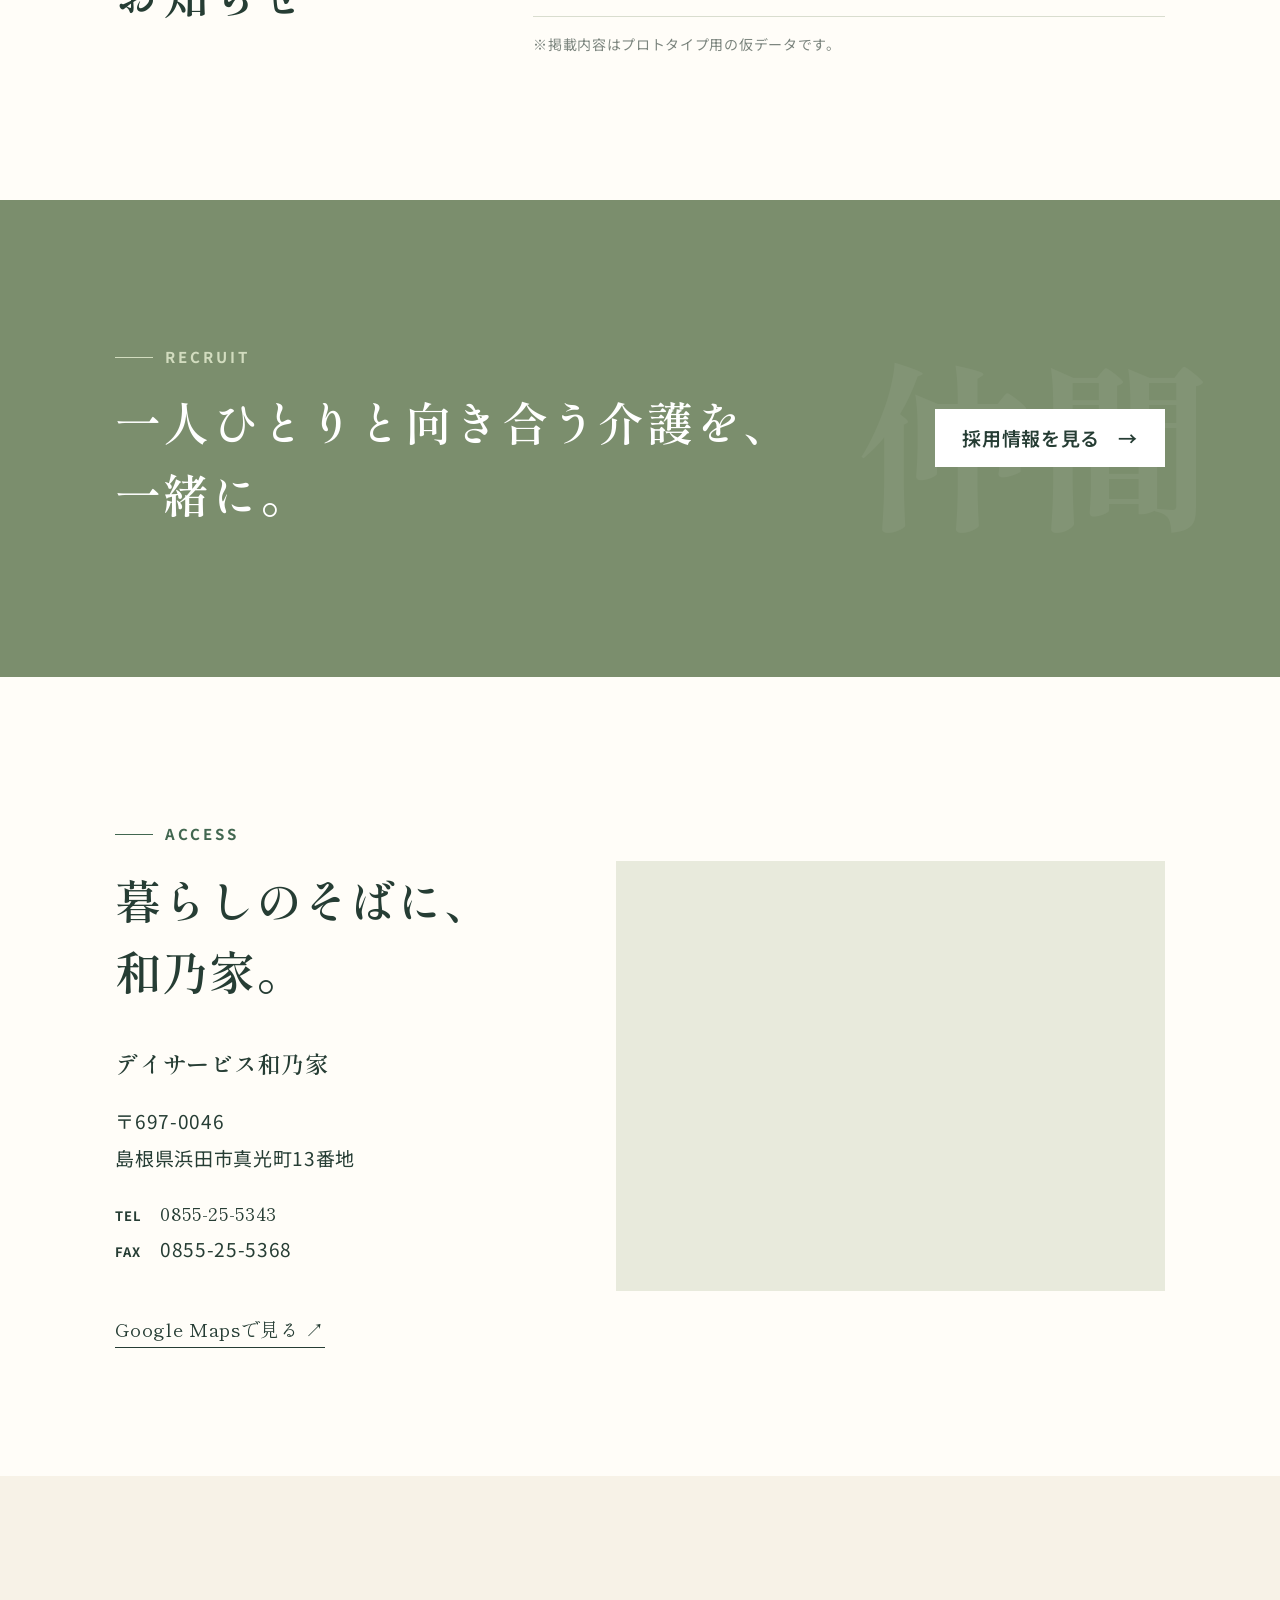
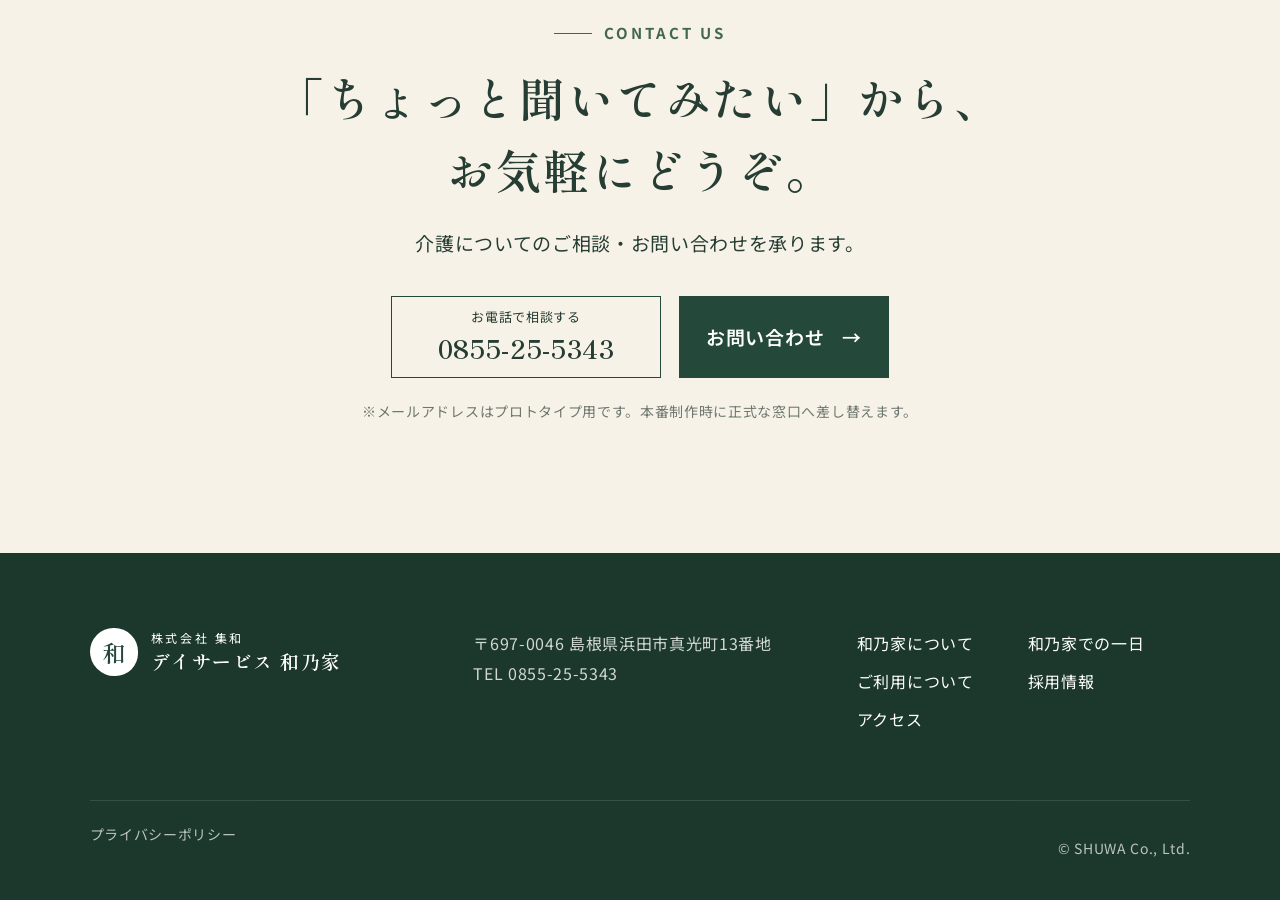
==== commit 78184bea: "Refine responsive top page heading layouts" ====
--- a/index.html
+++ b/index.html
@@ -73,7 +73,7 @@
     </section>
 
     <section class="consult section" id="guide">
-      <div><p class="eyebrow light"><span></span>FOR YOUR FAMILY</p><h2>介護について、<br>困っていませんか？</h2><p>まとまっていなくても大丈夫です。<br>今感じていることから、お聞かせください。</p></div>
+      <div><p class="eyebrow light"><span></span>FOR YOUR FAMILY</p><h2><span class="consult-title-line">介護について、</span><span class="consult-title-line">困っていませんか？</span></h2><p>まとまっていなくても大丈夫です。<br>今感じていることから、お聞かせください。</p></div>
       <ul><li>認知症でも利用できる？</li><li>デイサービスが初めてで不安</li><li>家だけでの介護が難しくなってきた</li><li>誰に相談すればいいか分からない</li></ul>
       <div class="consult-action"><p>まずは、お電話でご相談ください</p><a href="tel:0855255343"><small>TEL</small> 0855-25-5343</a><span>受付の目安 月〜金 8:00〜17:00</span></div>
     </section>
@@ -87,10 +87,10 @@
       </div>
     </section>
 
-    <section class="recruit section" id="recruit"><div><p class="eyebrow light"><span></span>RECRUIT</p><h2>一人ひとりと向き合う介護を、<br>一緒に。</h2></div><a class="button pale" href="#contact">採用情報を見る <span>→</span></a></section>
+    <section class="recruit section" id="recruit"><div><p class="eyebrow light"><span></span>RECRUIT</p><h2><span class="recruit-title-lead">一人ひとりと向き合う</span><span>介護を、</span><br class="recruit-title-break"><span>一緒に。</span></h2></div><a class="button pale" href="#contact">採用情報を見る <span>→</span></a></section>
 
     <section class="access section" id="access" aria-labelledby="access-title">
-      <div class="access-copy"><p class="eyebrow"><span></span>ACCESS</p><h2 id="access-title">暮らしのそばに、和乃家。</h2><h3>デイサービス和乃家</h3><address>〒697-0046<br>島根県浜田市真光町13番地</address><p><b>TEL</b> <a href="tel:0855255343">0855-25-5343</a><br><b>FAX</b> 0855-25-5368</p><a class="map-link" href="https://maps.google.com/?q=島根県浜田市真光町13番地" target="_blank" rel="noopener">Google Mapsで見る ↗</a></div>
+      <div class="access-copy"><p class="eyebrow"><span></span>ACCESS</p><h2 id="access-title"><span class="access-title-line">暮らしのそばに、</span><span class="access-title-line">和乃家。</span></h2><h3>デイサービス和乃家</h3><address>〒697-0046<br>島根県浜田市真光町13番地</address><p><b>TEL</b> <a href="tel:0855255343">0855-25-5343</a><br><b>FAX</b> 0855-25-5368</p><a class="map-link" href="https://maps.google.com/?q=島根県浜田市真光町13番地" target="_blank" rel="noopener">Google Mapsで見る ↗</a></div>
       <div class="map-embed"><iframe src="https://www.google.com/maps/embed?pb=!1m18!1m12!1m3!1d420.34365742243347!2d132.07503749292744!3d34.89552362395941!2m3!1f0!2f0!3f0!3m2!1i1024!2i768!4f13.1!3m3!1m2!1s0x355a577c2e8a07d7%3A0xe376779c9420d5cd!2z44OH44Kk44K144O844OT44K55ZKM5LmD5a62!5e1!3m2!1sja!2sjp!4v1789700013395!5m2!1sja!2sjp" title="デイサービス和乃家の所在地を示すGoogleマップ" allowfullscreen loading="lazy" referrerpolicy="strict-origin-when-cross-origin"></iframe></div>
     </section>
 
--- a/styles.css
+++ b/styles.css
@@ -36,3 +36,6 @@
 
 /* Access map */
 .map-embed{min-height:430px;overflow:hidden;background:#e8eadc}.map-embed iframe{display:block;width:100%;height:100%;min-height:430px;border:0}@media(max-width:720px){.map-embed{min-height:320px;margin-top:45px}.map-embed iframe{min-height:320px}}
+
+/* Responsive heading composition */
+.consult-title-line,.access-title-line{display:block}.access-title-line{white-space:nowrap}@media(min-width:1150px){.consult{grid-template-columns:minmax(460px,.95fr) minmax(430px,1.05fr);column-gap:clamp(30px,3vw,50px);row-gap:30px}.consult h2{font-size:clamp(42px,3.3vw,50px);letter-spacing:.01em}.consult-title-line{white-space:nowrap}.consult-action{grid-column:2;display:grid;grid-template-columns:1fr auto;align-items:center;column-gap:30px;padding:24px 30px;text-align:left}.consult-action p{align-self:end}.consult-action a{grid-column:2;grid-row:1/3;margin:0;white-space:nowrap}.consult-action>span{align-self:start}.access{grid-template-columns:minmax(450px,.95fr) minmax(0,1.25fr);gap:clamp(35px,4vw,65px)}.access h2{letter-spacing:.02em}}@media(min-width:721px) and (max-width:1149px){.consult{grid-template-columns:1fr 1fr}.consult-action{grid-column:1/-1}.access{grid-template-columns:1fr 1fr;gap:40px}}@media(max-width:720px){.recruit-title-lead{display:block}.recruit-title-break{display:none}.access-title-line{white-space:nowrap}}
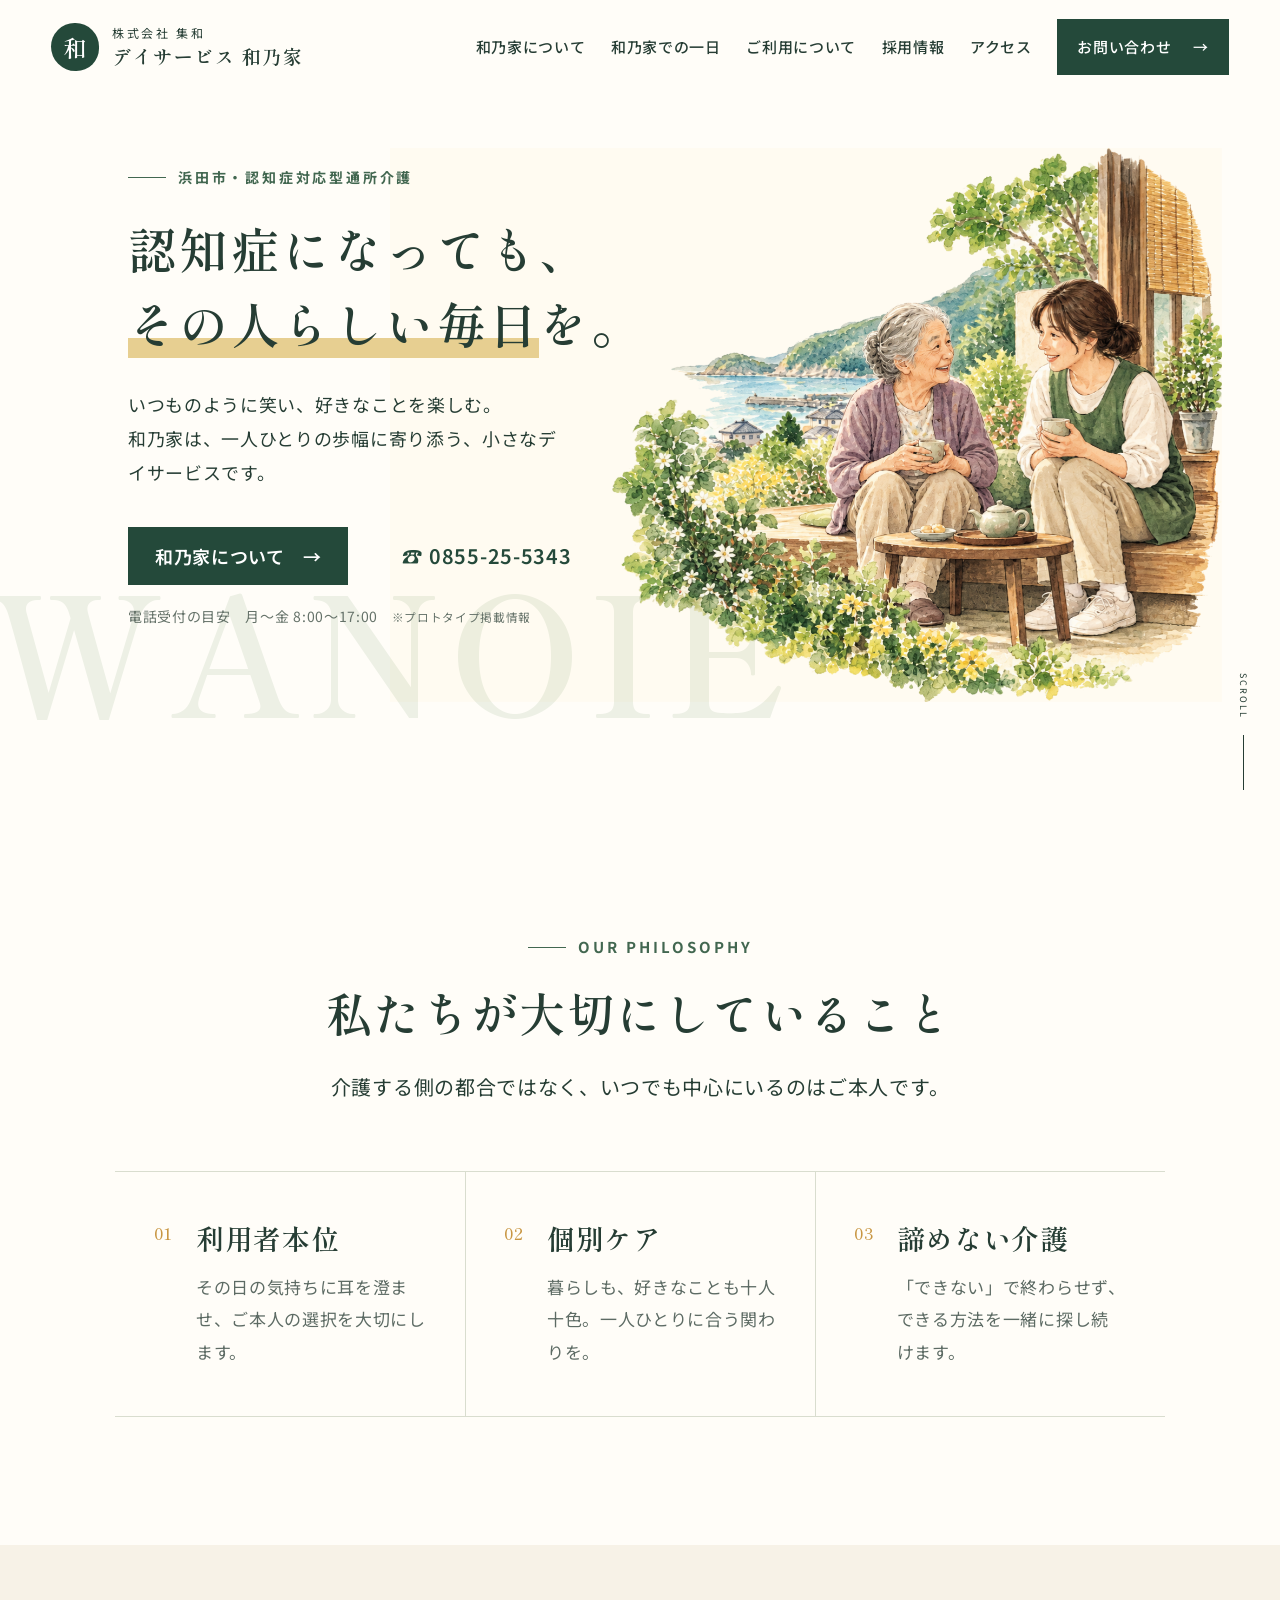
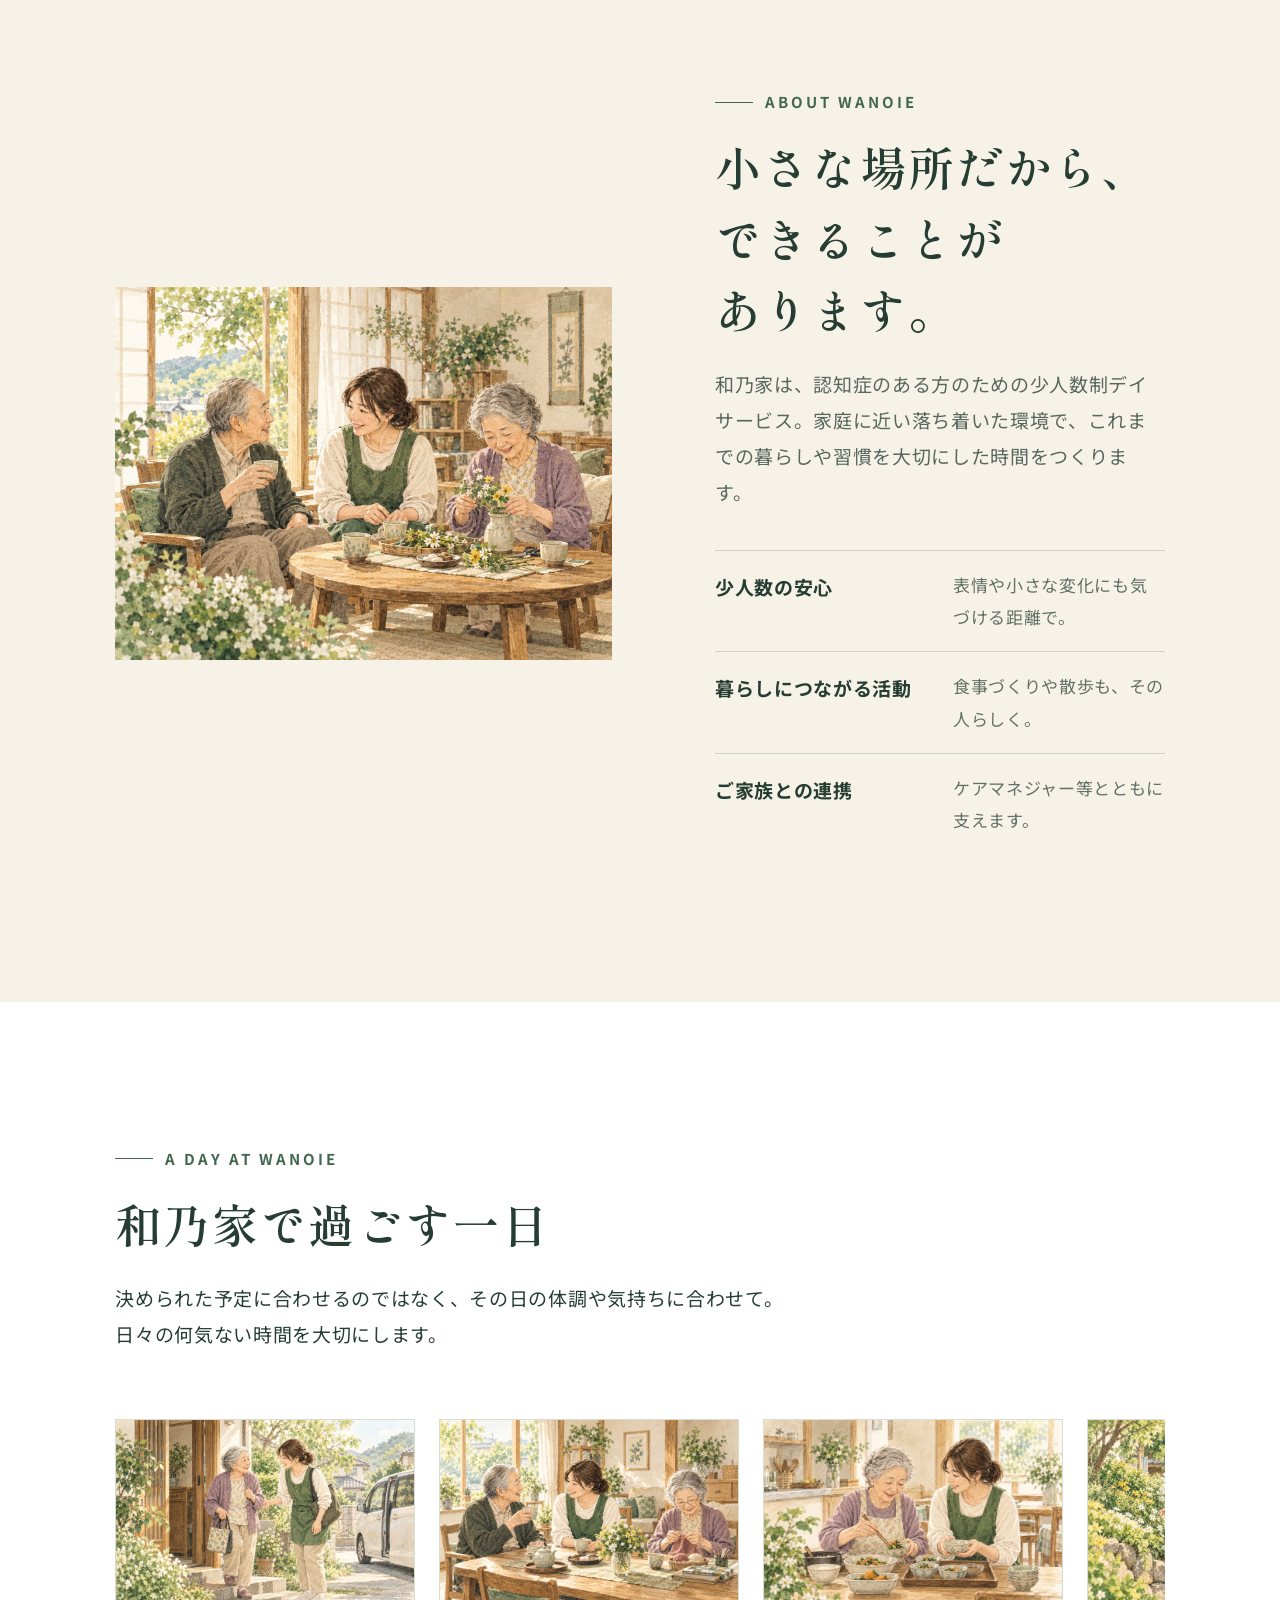
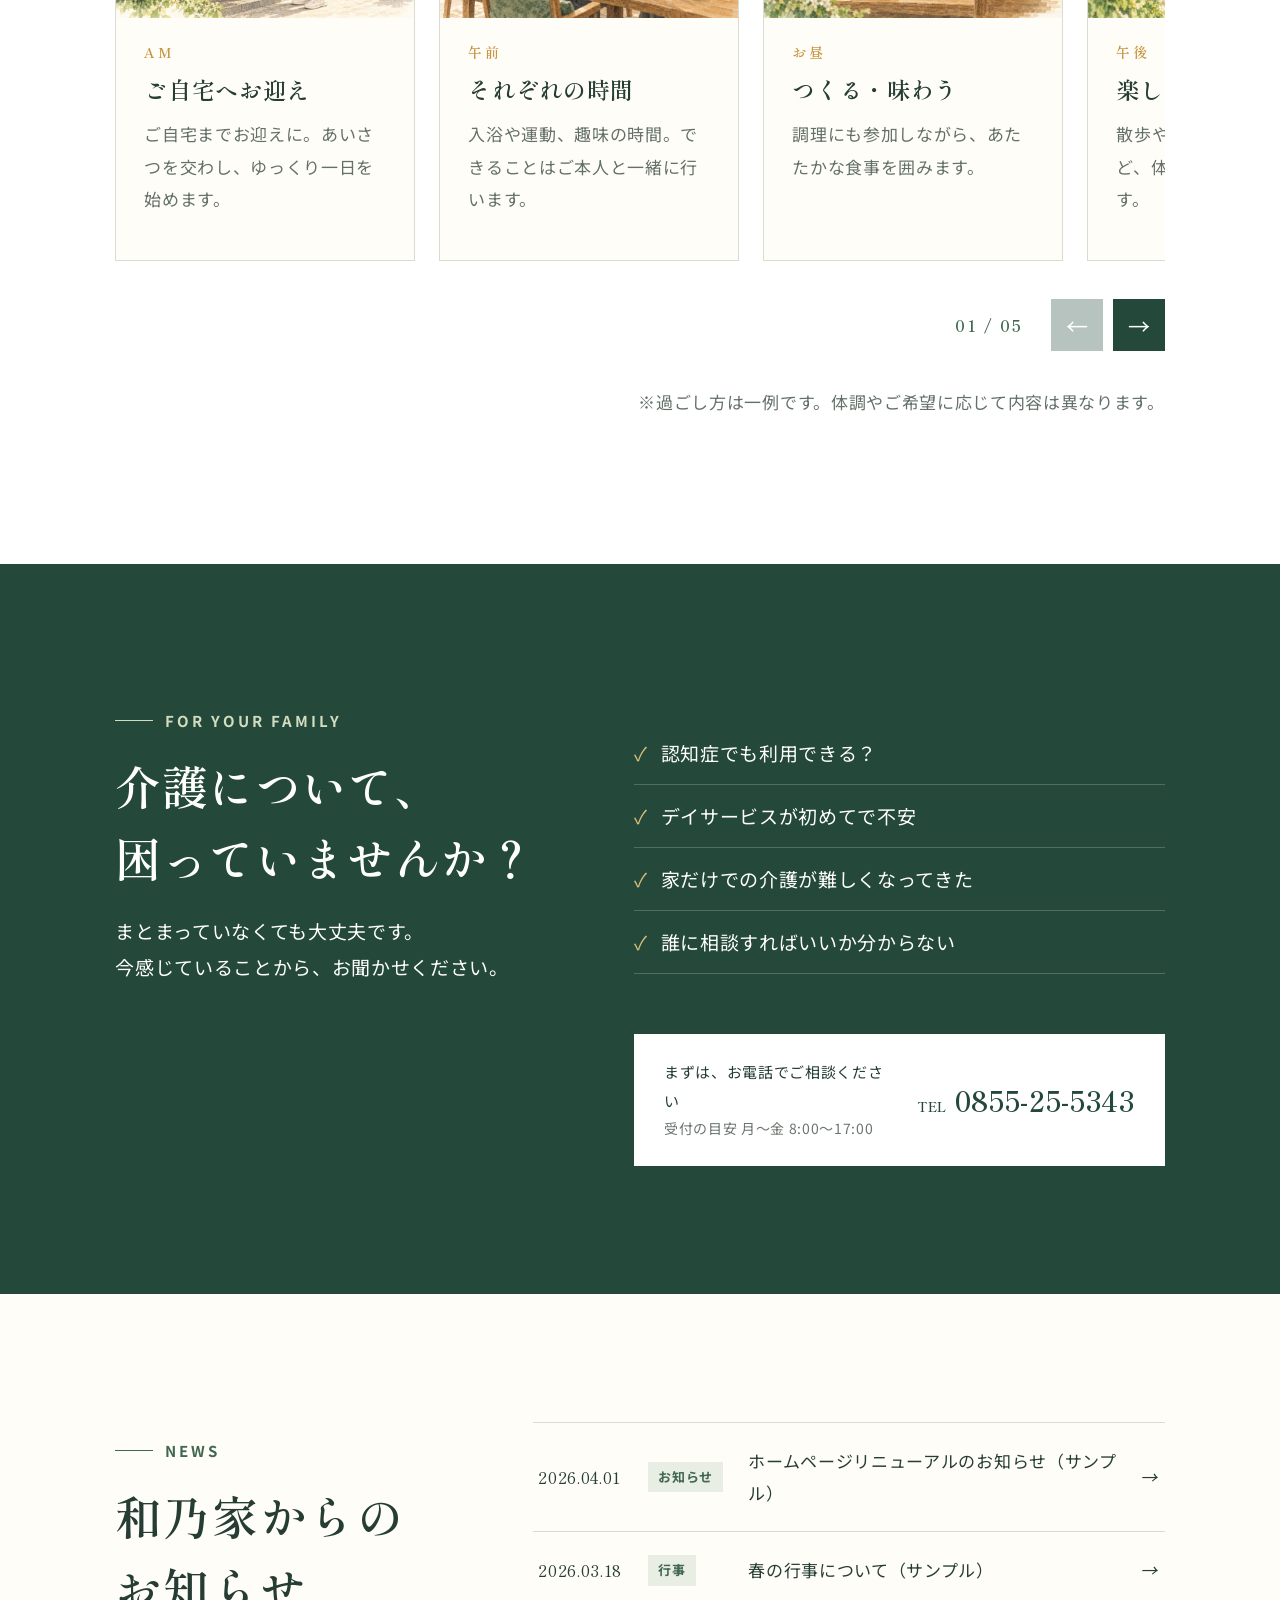
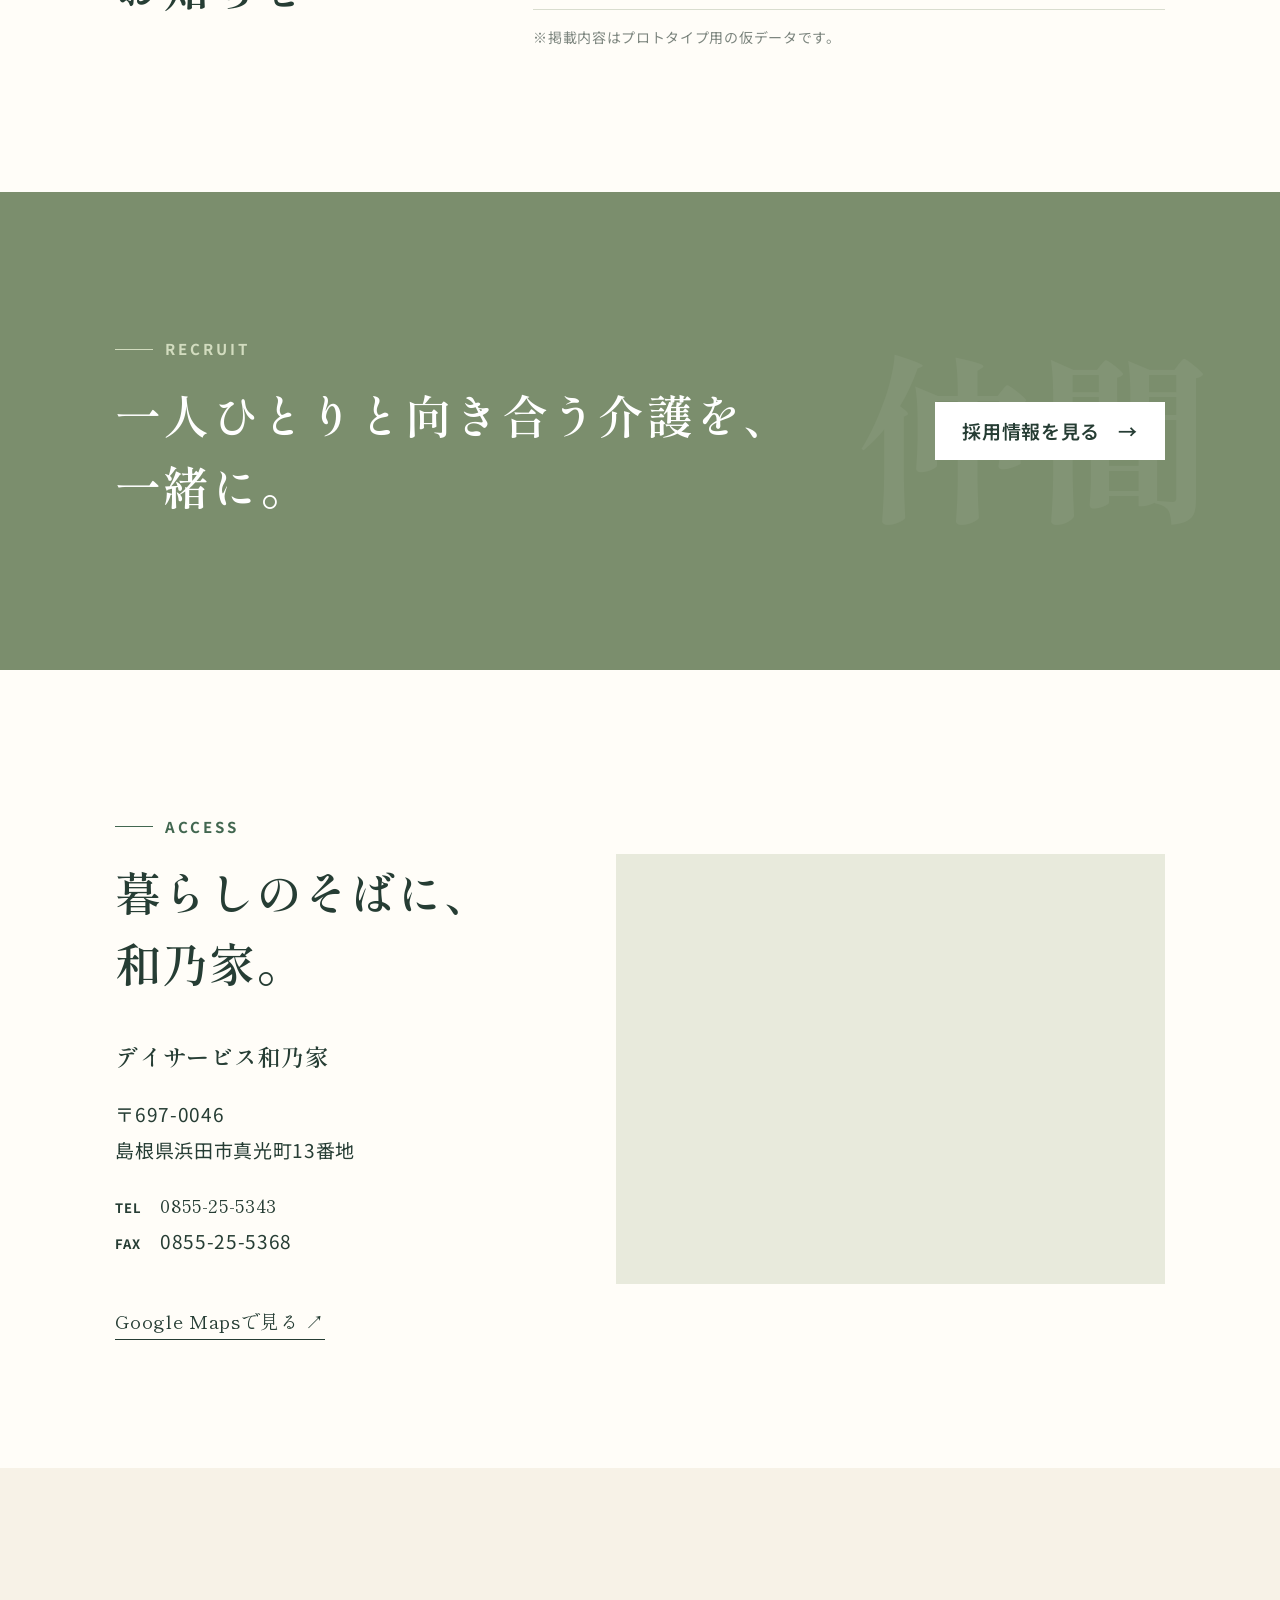
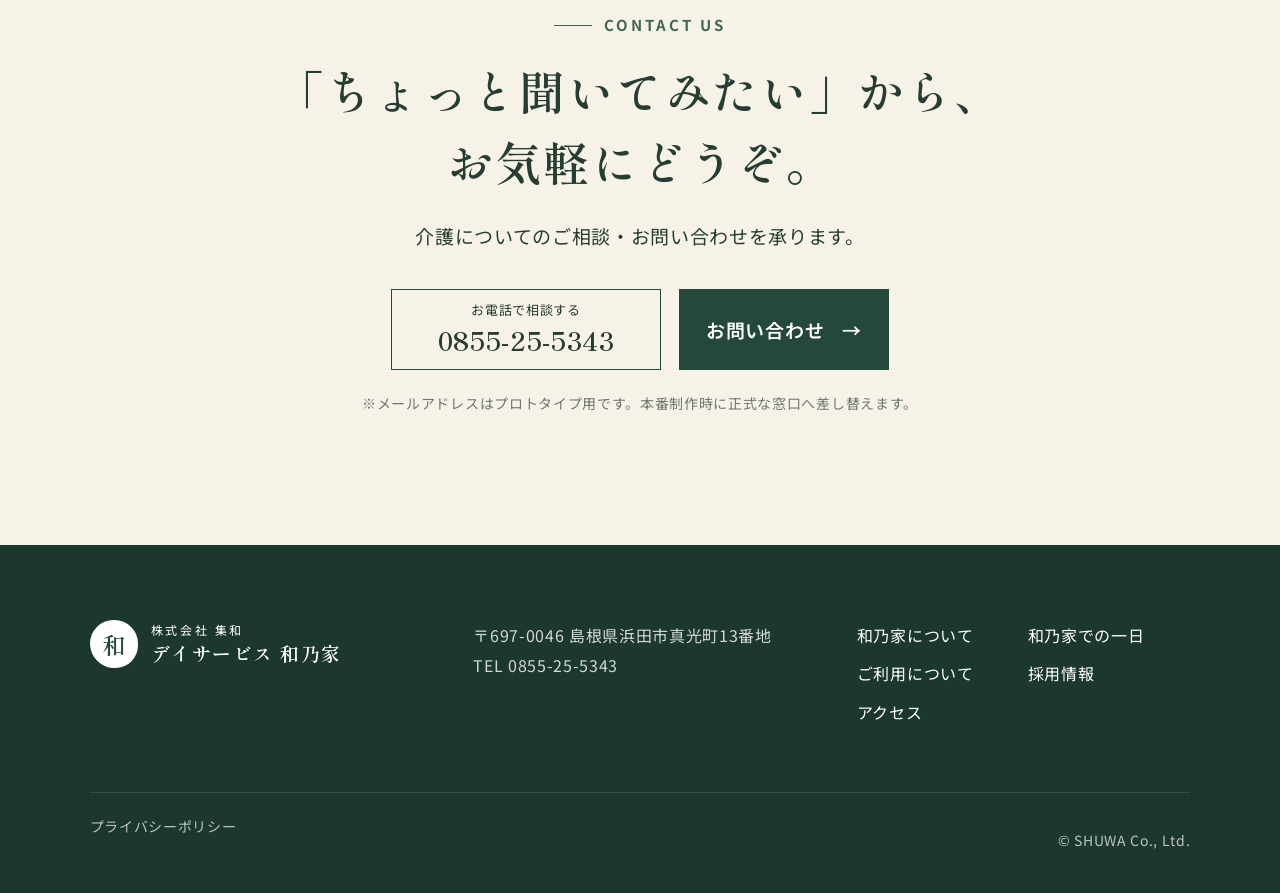
==== commit fe468e25: "Fix about typography and slider progress" ====
--- a/index.html
+++ b/index.html
@@ -52,7 +52,7 @@
       <div class="about-visual">
         <figure class="about-photo"><img src="assets/images/top-about-original.png" width="1400" height="1050" loading="lazy" decoding="async" alt="利用者とスタッフがテーブルを囲み、穏やかに過ごす様子"></figure>
       </div>
-      <div class="about-copy"><p class="eyebrow"><span></span>ABOUT WANOIE</p><h2 id="about-title">小さな場所だから、<br>できることがあります。</h2><p>和乃家は、認知症のある方のための少人数制デイサービス。家庭に近い落ち着いた環境で、これまでの暮らしや習慣を大切にした時間をつくります。</p>
+      <div class="about-copy"><p class="eyebrow"><span></span>ABOUT WANOIE</p><h2 id="about-title"><span class="about-title-line">小さな場所だから、</span><span class="about-title-line">できることが</span><span class="about-title-line">あります。</span></h2><p>和乃家は、認知症のある方のための少人数制デイサービス。家庭に近い落ち着いた環境で、これまでの暮らしや習慣を大切にした時間をつくります。</p>
         <dl class="feature-list"><div><dt>少人数の安心</dt><dd>表情や小さな変化にも気づける距離で。</dd></div><div><dt>暮らしにつながる活動</dt><dd>食事づくりや散歩も、その人らしく。</dd></div><div><dt>ご家族との連携</dt><dd>ケアマネジャー等とともに支えます。</dd></div></dl>
       </div>
     </section>
--- a/styles.css
+++ b/styles.css
@@ -39,3 +39,6 @@
 
 /* Responsive heading composition */
 .consult-title-line,.access-title-line{display:block}.access-title-line{white-space:nowrap}@media(min-width:1150px){.consult{grid-template-columns:minmax(460px,.95fr) minmax(430px,1.05fr);column-gap:clamp(30px,3vw,50px);row-gap:30px}.consult h2{font-size:clamp(42px,3.3vw,50px);letter-spacing:.01em}.consult-title-line{white-space:nowrap}.consult-action{grid-column:2;display:grid;grid-template-columns:1fr auto;align-items:center;column-gap:30px;padding:24px 30px;text-align:left}.consult-action p{align-self:end}.consult-action a{grid-column:2;grid-row:1/3;margin:0;white-space:nowrap}.consult-action>span{align-self:start}.access{grid-template-columns:minmax(450px,.95fr) minmax(0,1.25fr);gap:clamp(35px,4vw,65px)}.access h2{letter-spacing:.02em}}@media(min-width:721px) and (max-width:1149px){.consult{grid-template-columns:1fr 1fr}.consult-action{grid-column:1/-1}.access{grid-template-columns:1fr 1fr;gap:40px}}@media(max-width:720px){.recruit-title-lead{display:block}.recruit-title-break{display:none}.access-title-line{white-space:nowrap}}
+
+/* About heading and feature list rhythm */
+.about-title-line{display:block}.feature-list div{grid-template-columns:minmax(210px,auto) 1fr;column-gap:28px}.feature-list dt{white-space:nowrap}@media(max-width:720px){.feature-list div{grid-template-columns:1fr;column-gap:0}.feature-list dt{white-space:normal}}
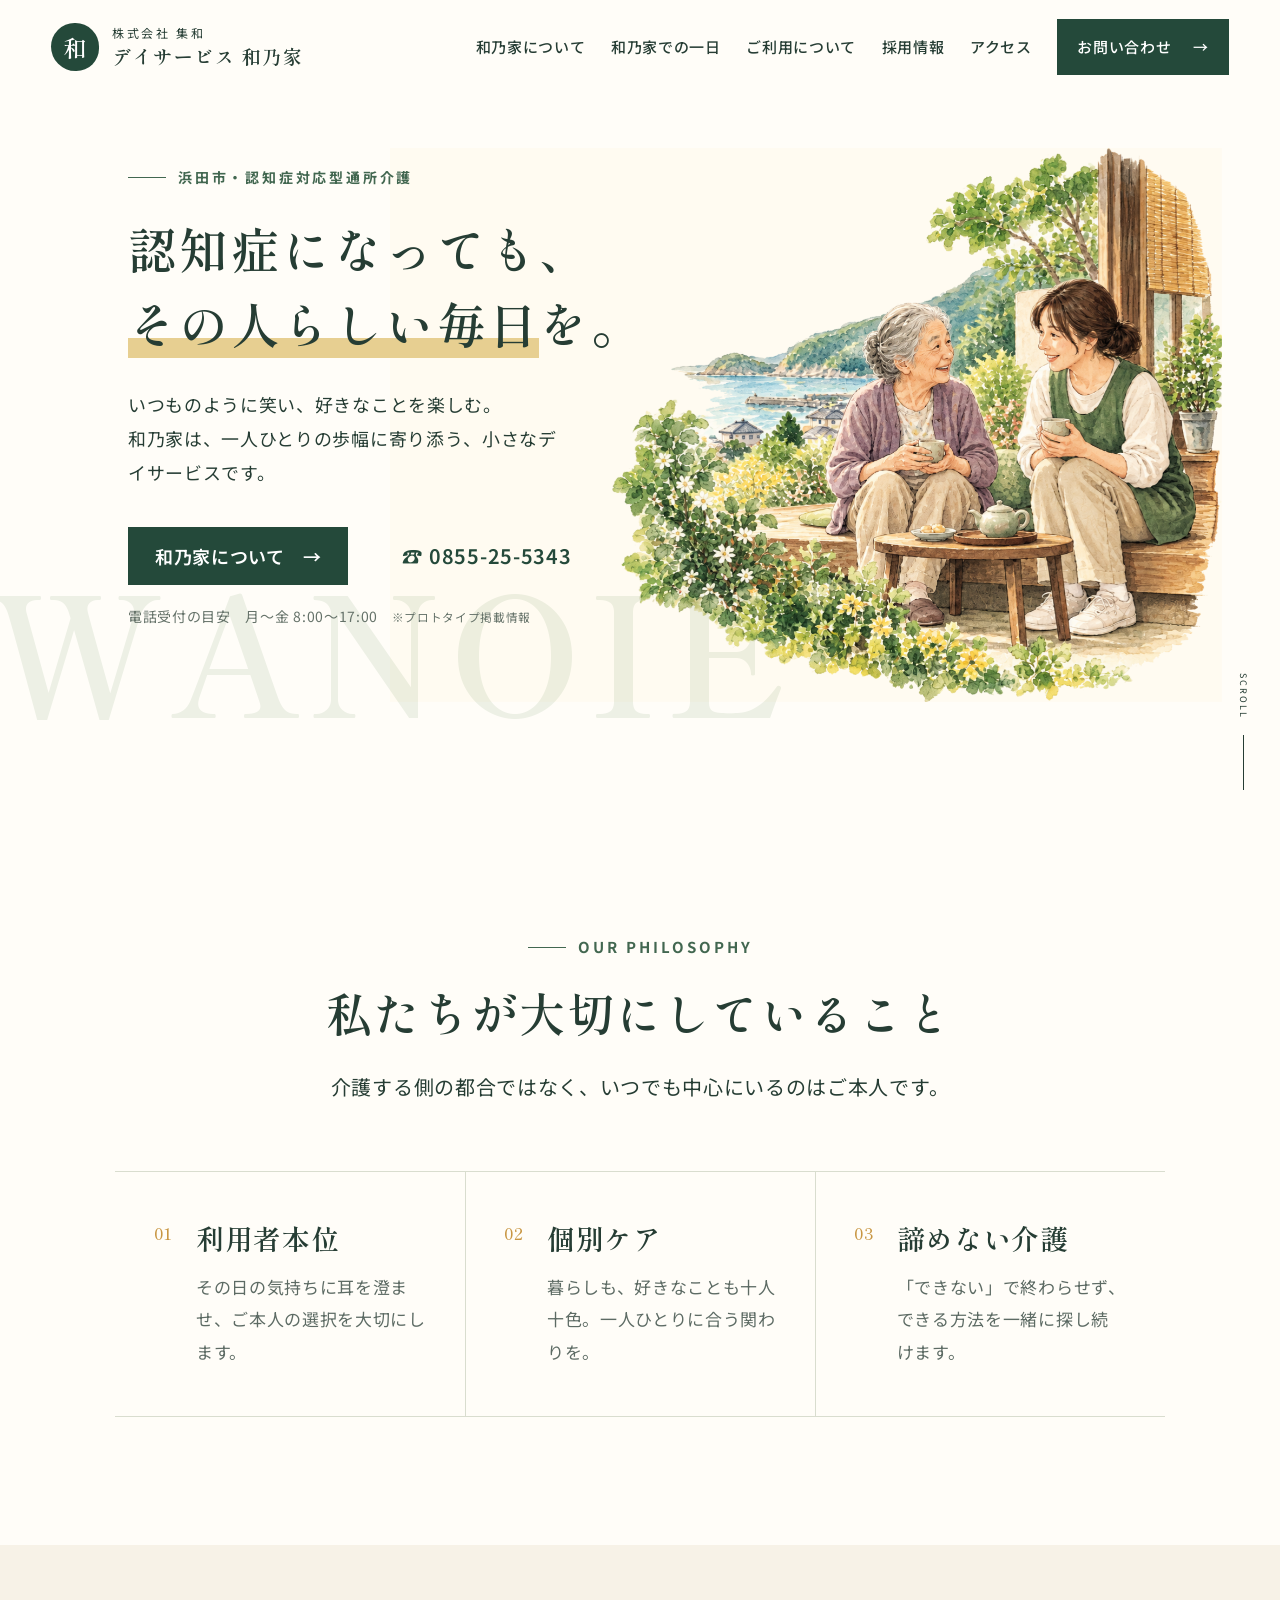
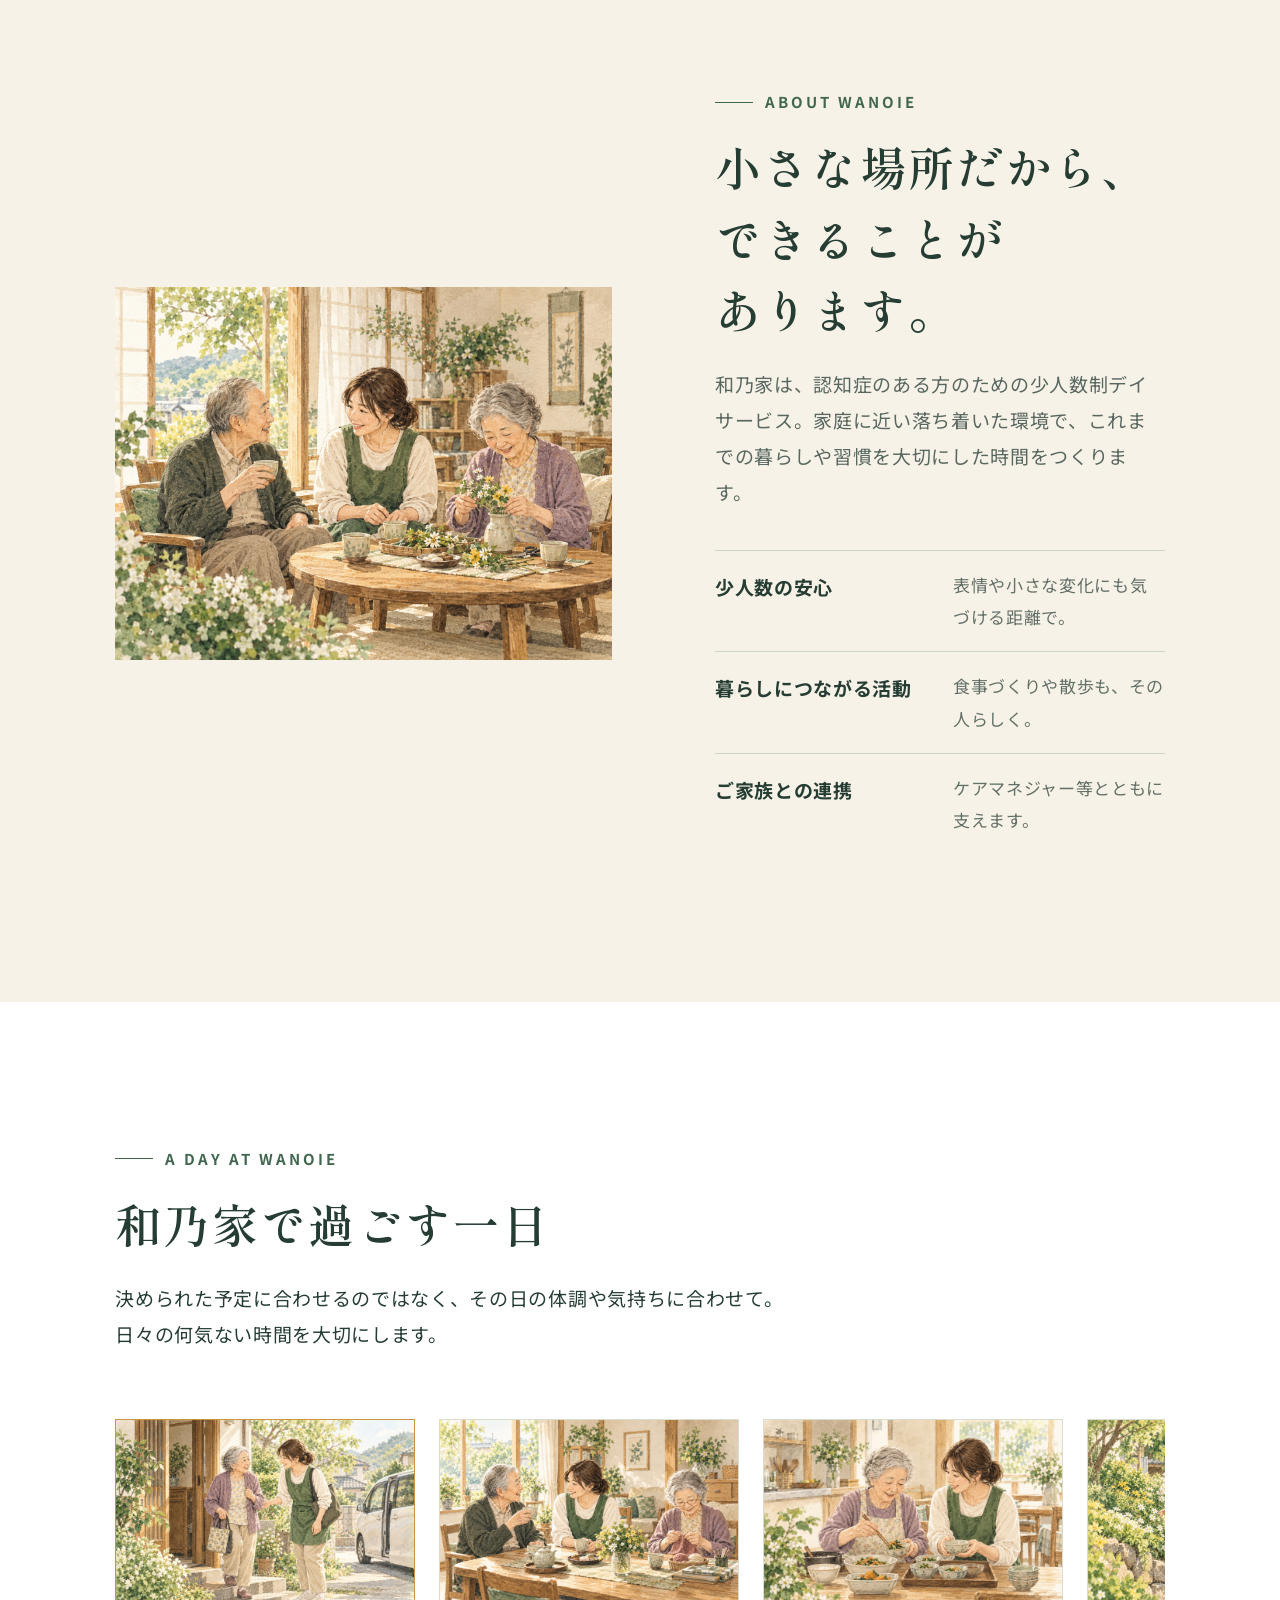
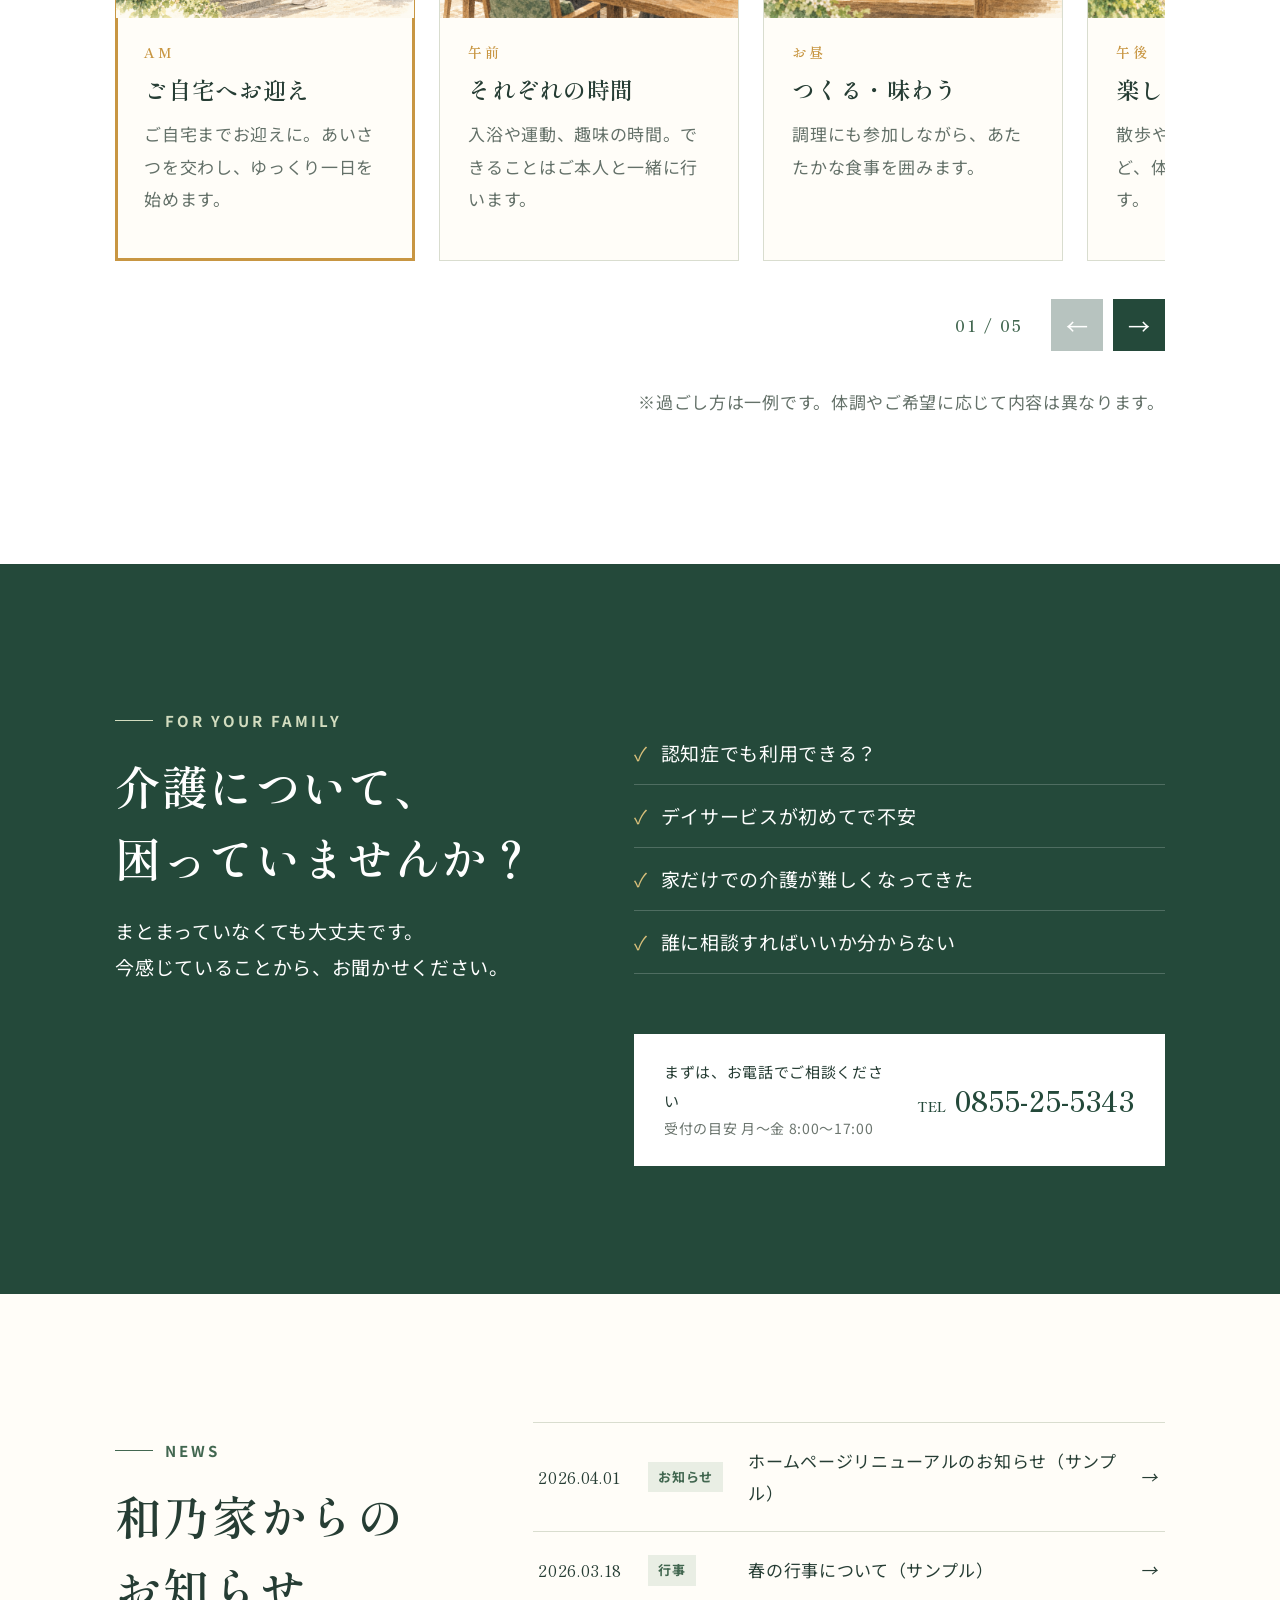
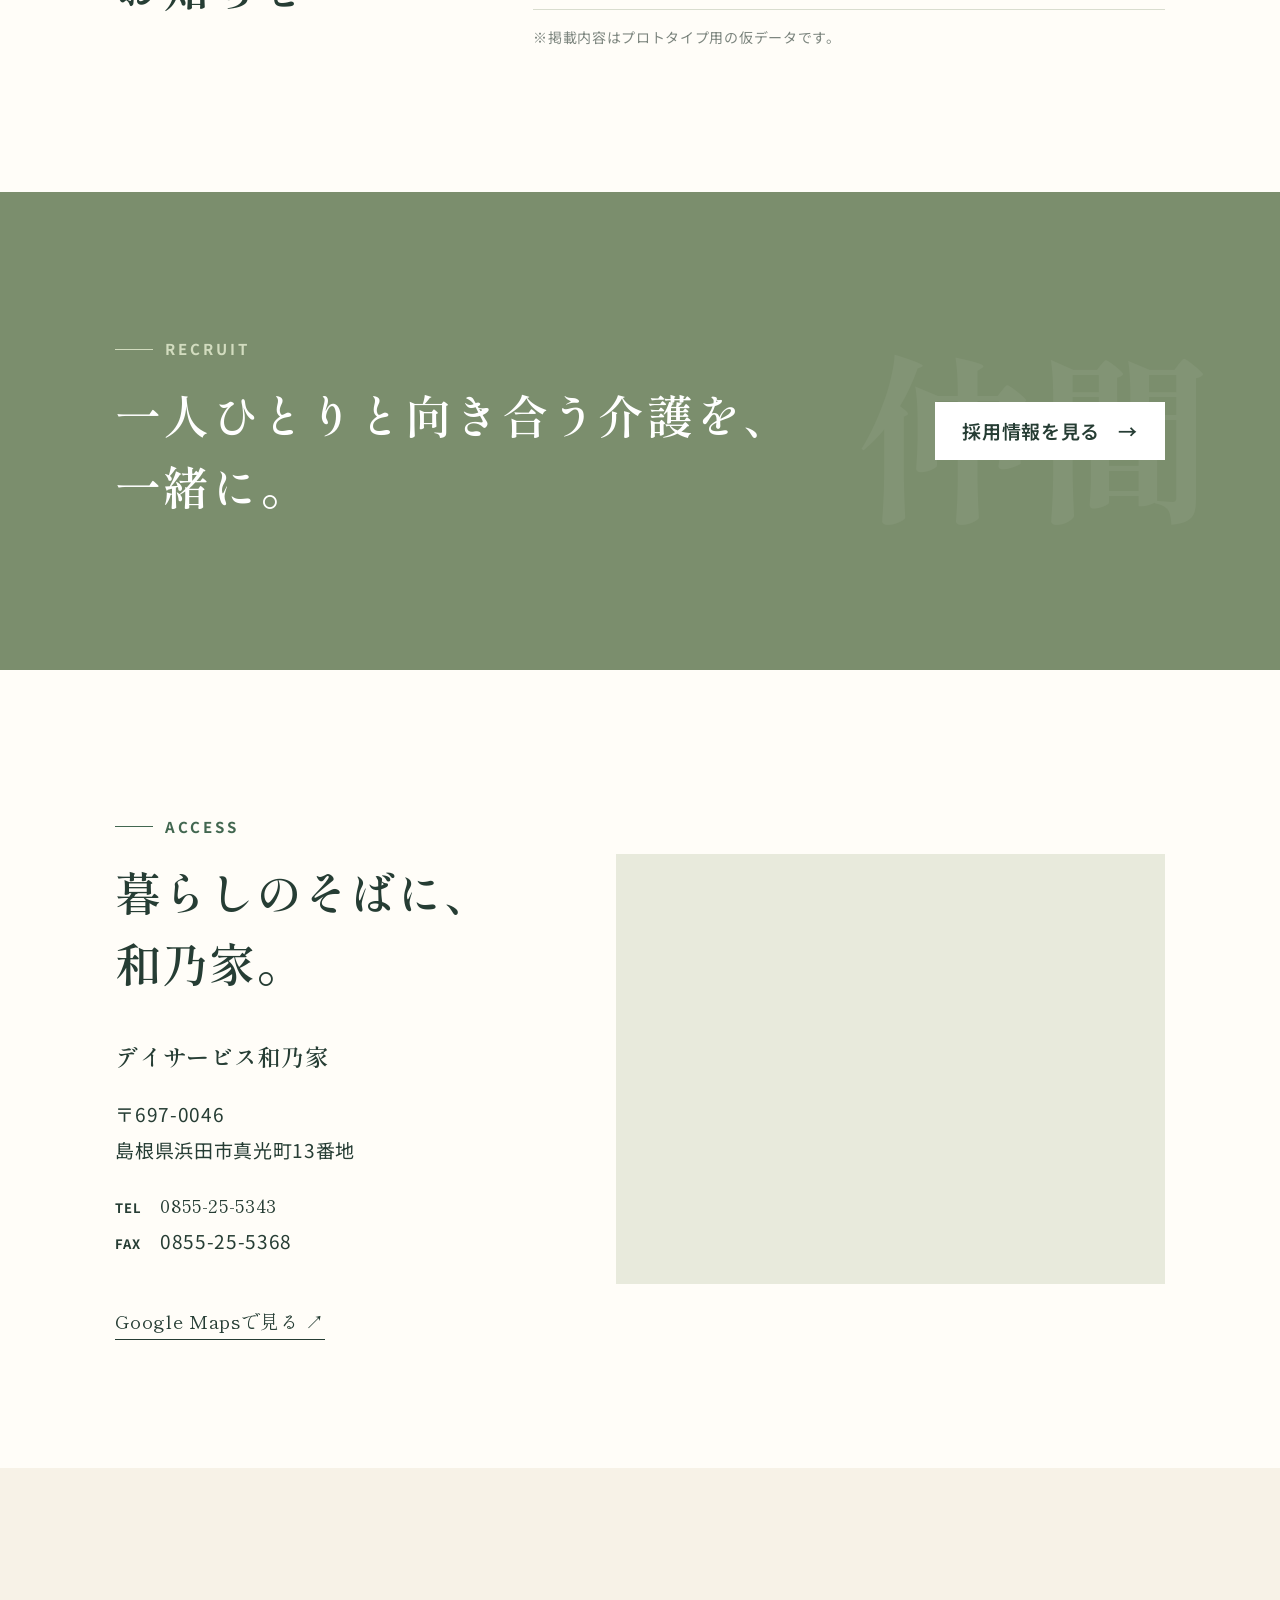
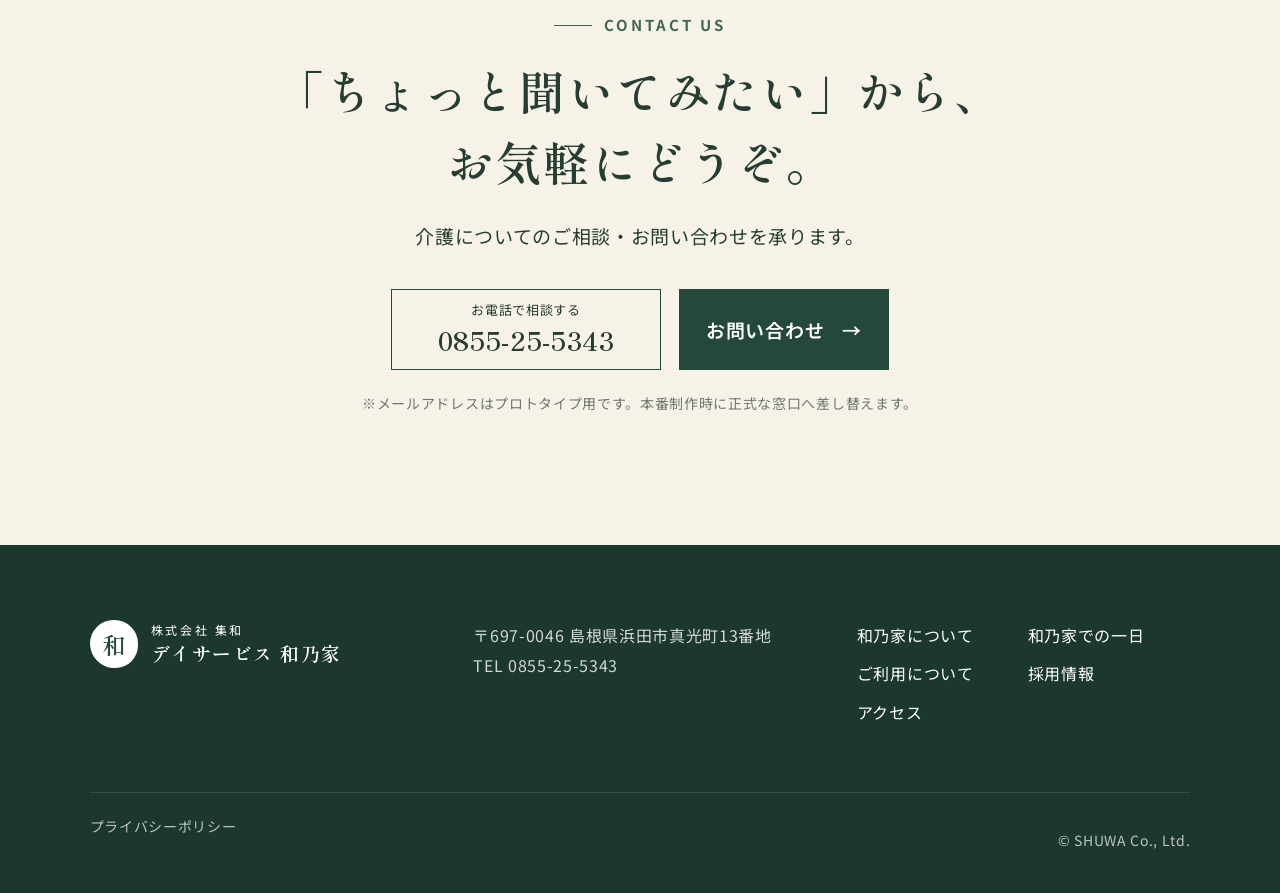
==== commit 50854d85: "Highlight active day card and refine mobile CTA" ====
--- a/index.html
+++ b/index.html
@@ -94,7 +94,7 @@
       <div class="map-embed"><iframe src="https://www.google.com/maps/embed?pb=!1m18!1m12!1m3!1d420.34365742243347!2d132.07503749292744!3d34.89552362395941!2m3!1f0!2f0!3f0!3m2!1i1024!2i768!4f13.1!3m3!1m2!1s0x355a577c2e8a07d7%3A0xe376779c9420d5cd!2z44OH44Kk44K144O844OT44K55ZKM5LmD5a62!5e1!3m2!1sja!2sjp!4v1789700013395!5m2!1sja!2sjp" title="デイサービス和乃家の所在地を示すGoogleマップ" allowfullscreen loading="lazy" referrerpolicy="strict-origin-when-cross-origin"></iframe></div>
     </section>
 
-    <section class="final-cta section" id="contact"><p class="eyebrow"><span></span>CONTACT US</p><h2>「ちょっと聞いてみたい」から、<br>お気軽にどうぞ。</h2><p>介護についてのご相談・お問い合わせを承ります。</p><div><a class="contact-phone" href="tel:0855255343"><small>お電話で相談する</small><strong>0855-25-5343</strong></a><a class="button primary" href="mailto:info@example.com">お問い合わせ <span>→</span></a></div><small class="disclaimer">※メールアドレスはプロトタイプ用です。本番制作時に正式な窓口へ差し替えます。</small></section>
+    <section class="final-cta section" id="contact"><p class="eyebrow"><span></span>CONTACT US</p><h2><span class="final-title-lead">「ちょっと聞いてみたい」</span><span>から、</span><br class="final-title-break"><span>お気軽にどうぞ。</span></h2><p>介護についてのご相談・お問い合わせを承ります。</p><div><a class="contact-phone" href="tel:0855255343"><small>お電話で相談する</small><strong>0855-25-5343</strong></a><a class="button primary" href="mailto:info@example.com">お問い合わせ <span>→</span></a></div><small class="disclaimer">※メールアドレスはプロトタイプ用です。本番制作時に正式な窓口へ差し替えます。</small></section>
   </main>
 
   <footer><div class="footer-main"><a class="brand footer-brand" href="#top"><span class="brand-mark">和</span><span><small>株式会社 集和</small><strong>デイサービス 和乃家</strong></span></a><address>〒697-0046 島根県浜田市真光町13番地<br>TEL 0855-25-5343</address><nav aria-label="フッターナビ"><a href="about.html">和乃家について</a><a href="day.html">和乃家での一日</a><a href="guide.html">ご利用について</a><a href="#recruit">採用情報</a><a href="#access">アクセス</a></nav></div><div class="footer-bottom"><a href="#">プライバシーポリシー</a><p>© SHUWA Co., Ltd.</p></div></footer>
--- a/styles.css
+++ b/styles.css
@@ -42,3 +42,6 @@
 
 /* About heading and feature list rhythm */
 .about-title-line{display:block}.feature-list div{grid-template-columns:minmax(210px,auto) 1fr;column-gap:28px}.feature-list dt{white-space:nowrap}@media(max-width:720px){.feature-list div{grid-template-columns:1fr;column-gap:0}.feature-list dt{white-space:normal}}
+
+/* Active day card and mobile contact heading */
+.timeline.day-slider-track .day-slide{transition:border-color .25s,box-shadow .25s}.timeline.day-slider-track .day-slide.is-active{border-color:var(--gold);box-shadow:inset 0 0 0 2px var(--gold)}@media(max-width:720px){.philosophy~section.final-cta h2{font-size:clamp(28px,7.2vw,30px);letter-spacing:0}.final-title-lead{display:block;white-space:nowrap}.final-title-break{display:none}}
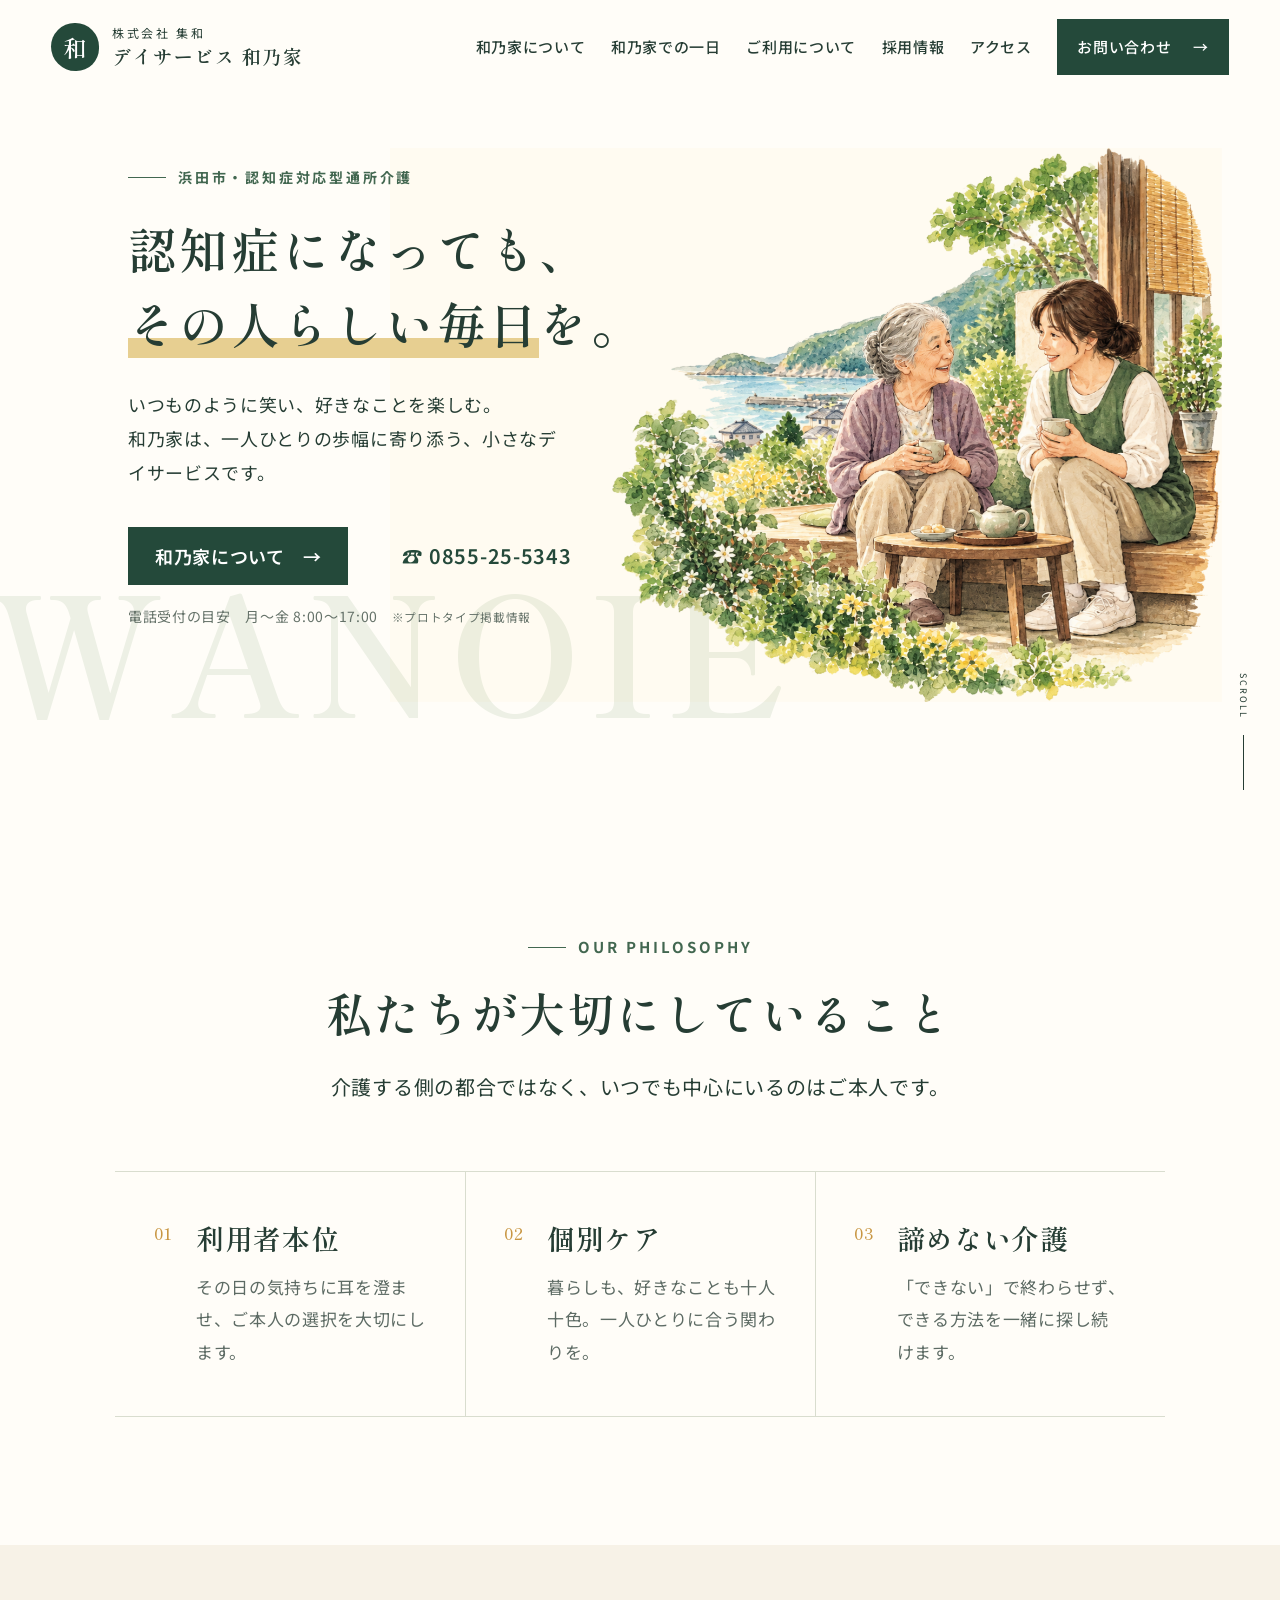
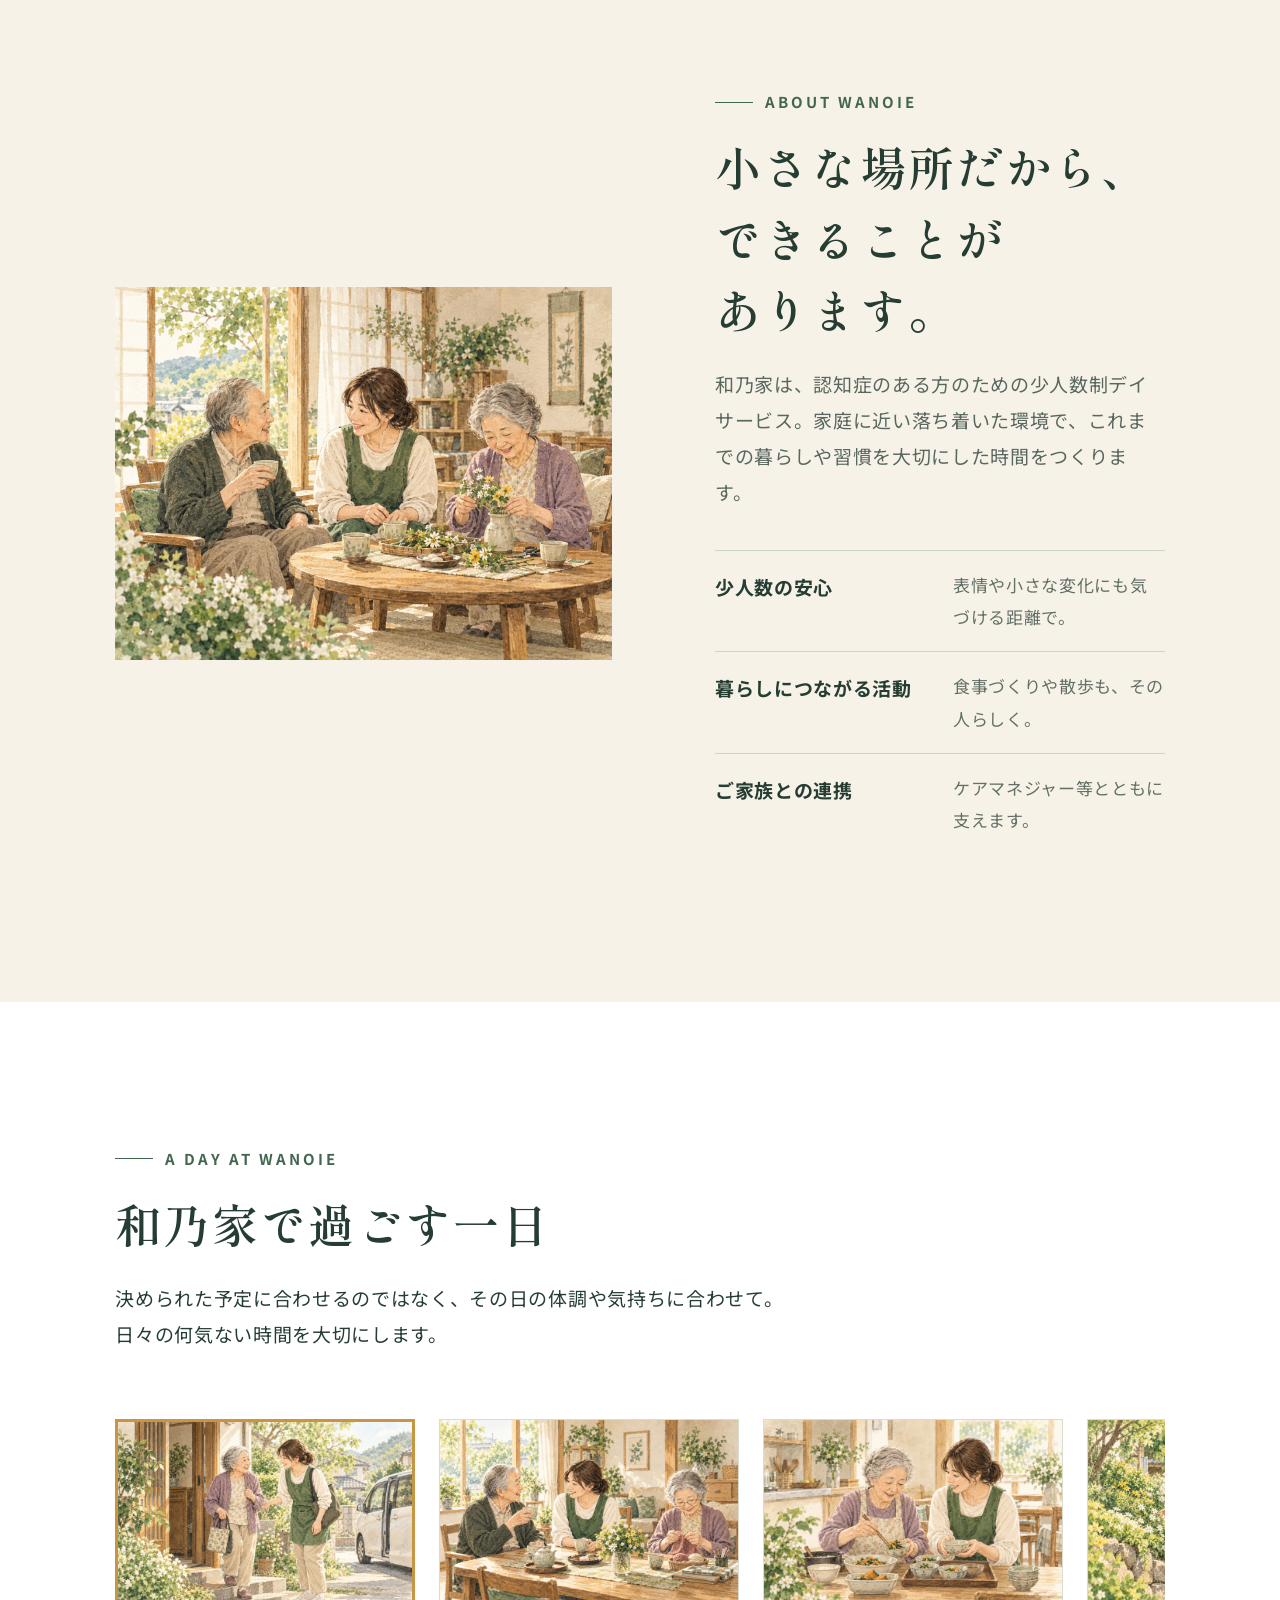
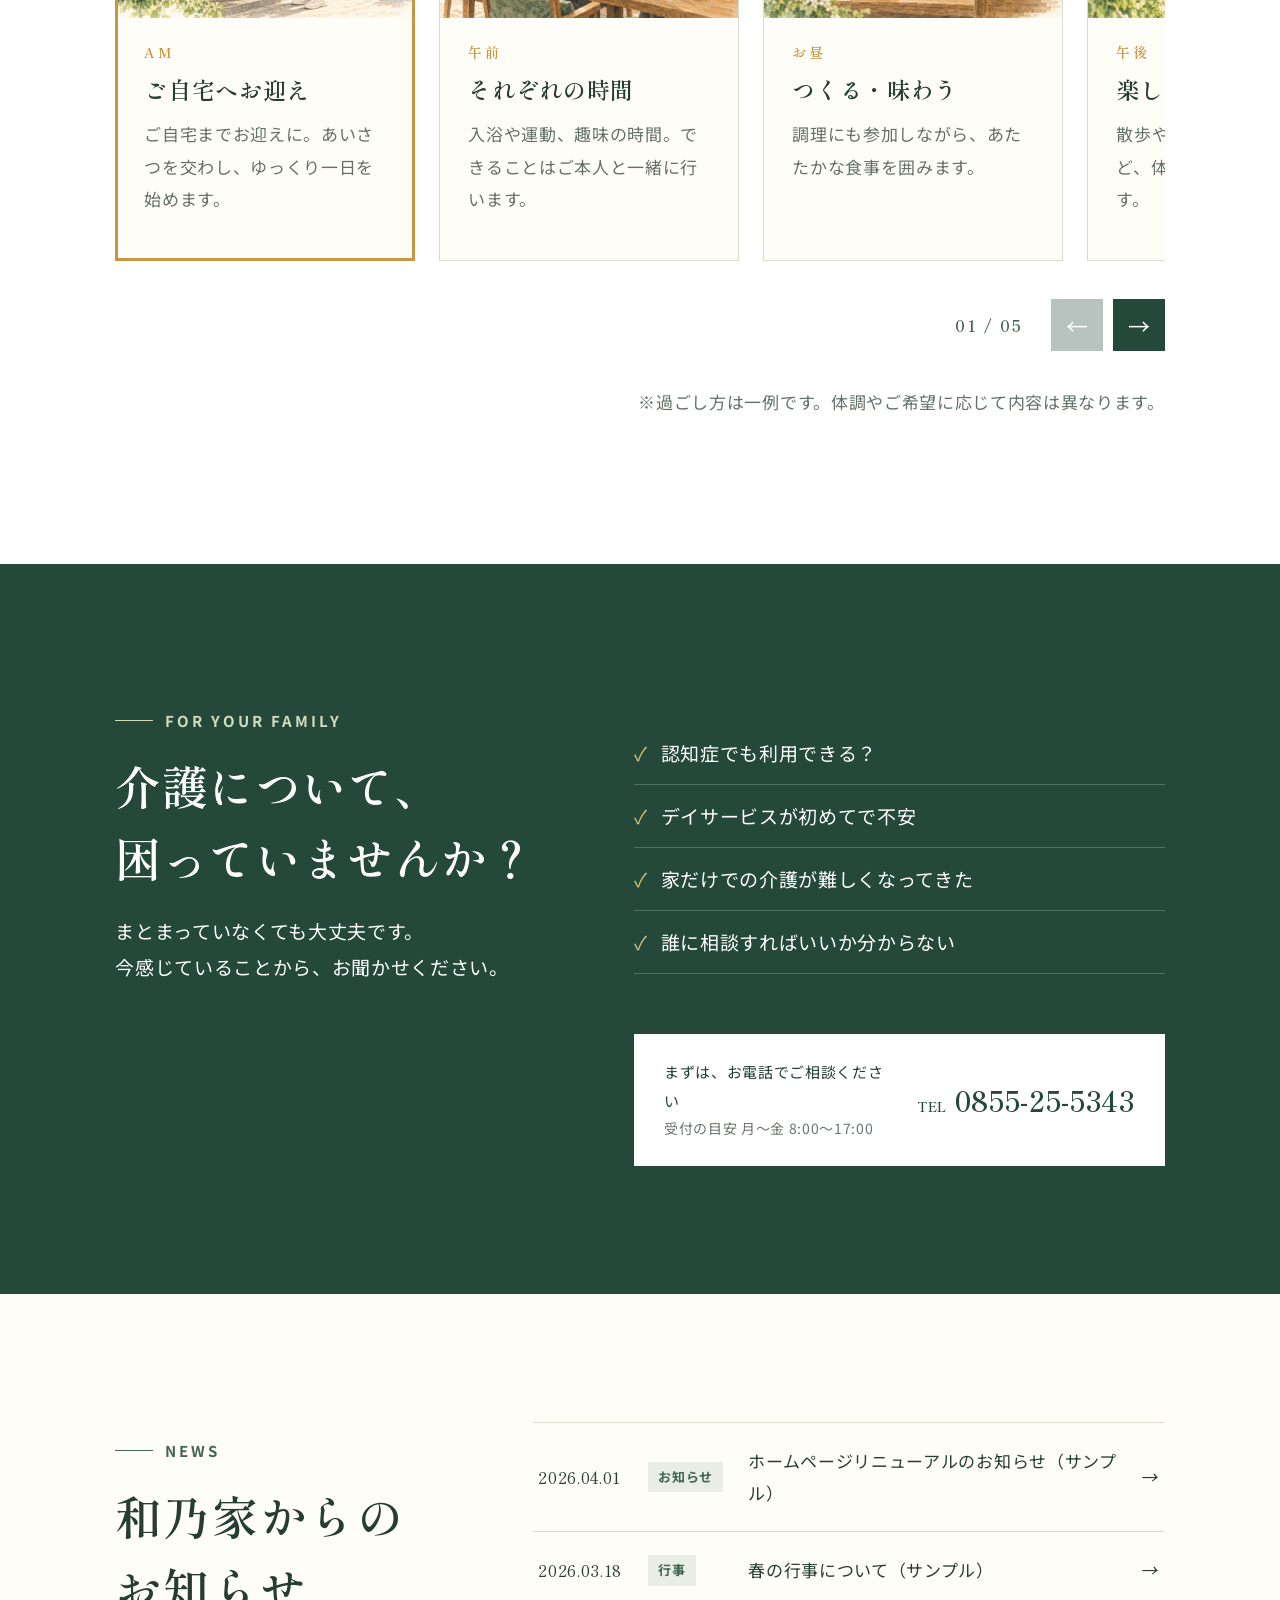
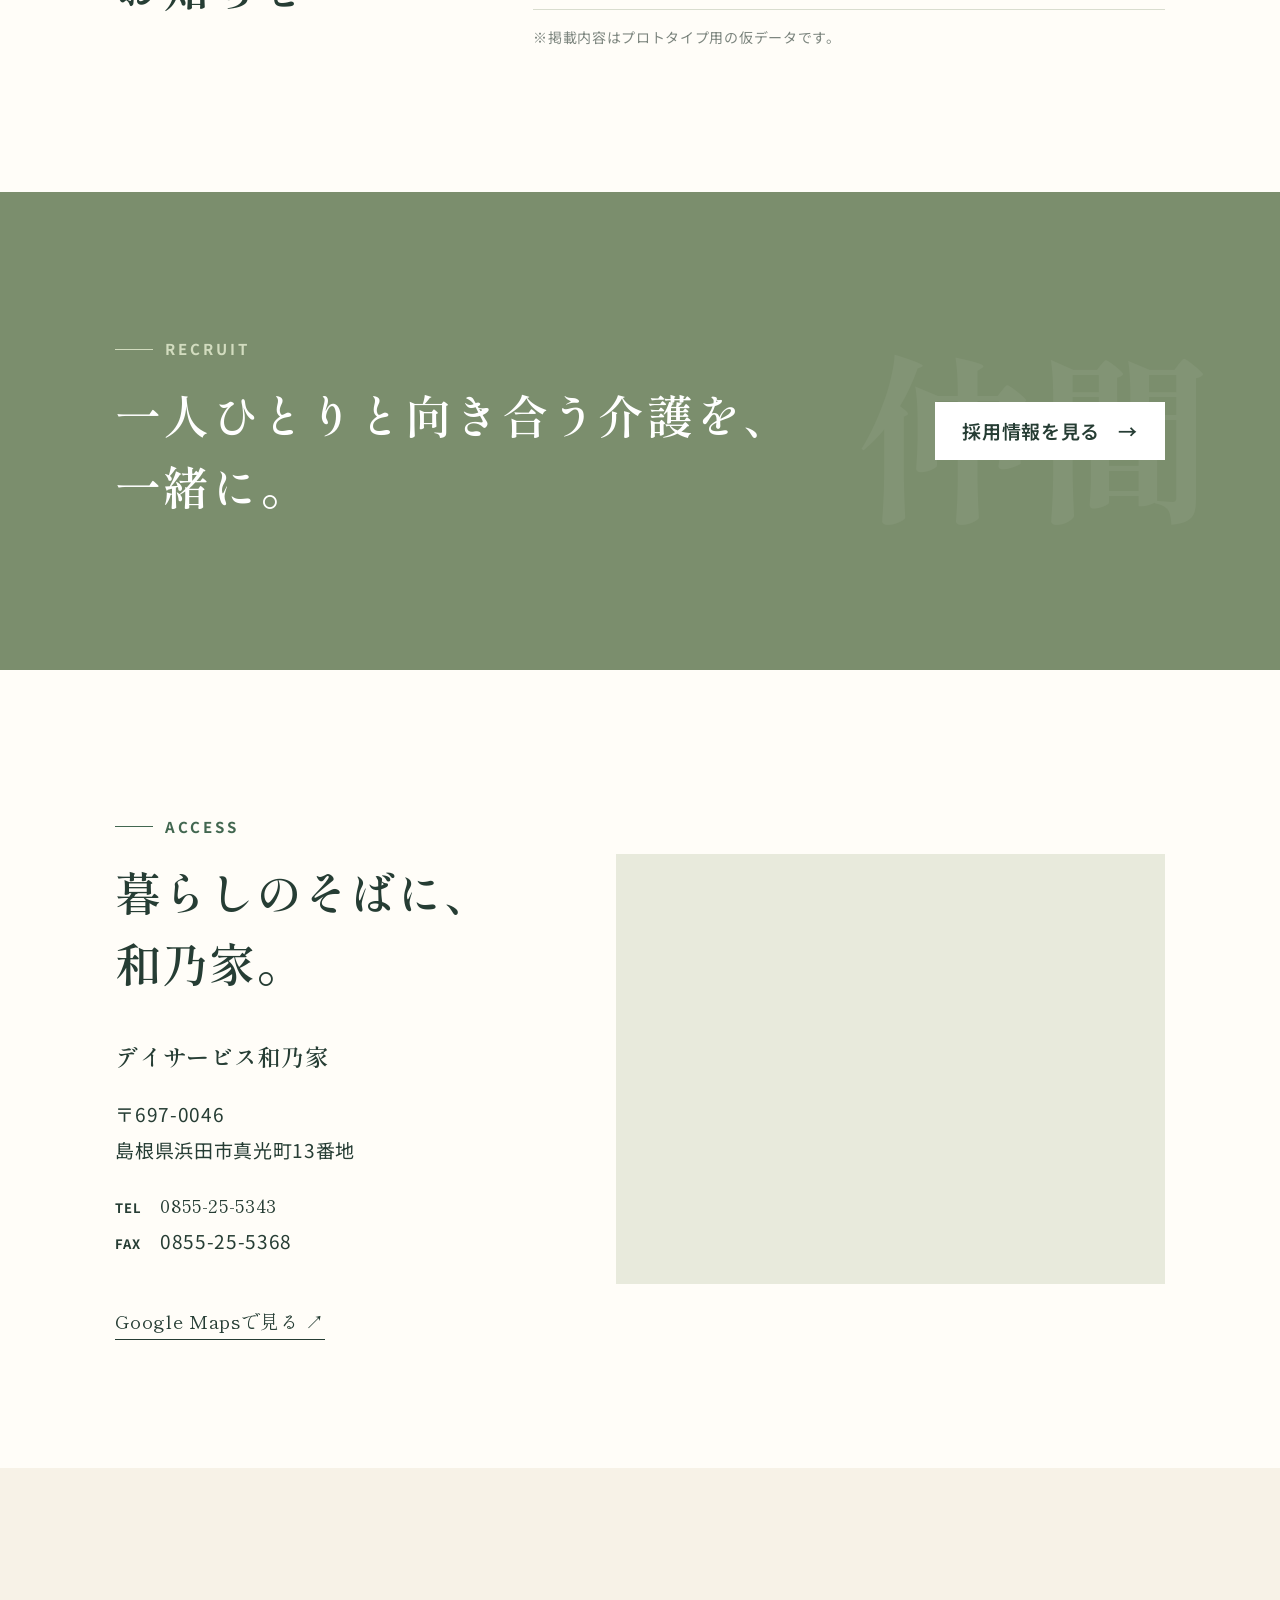
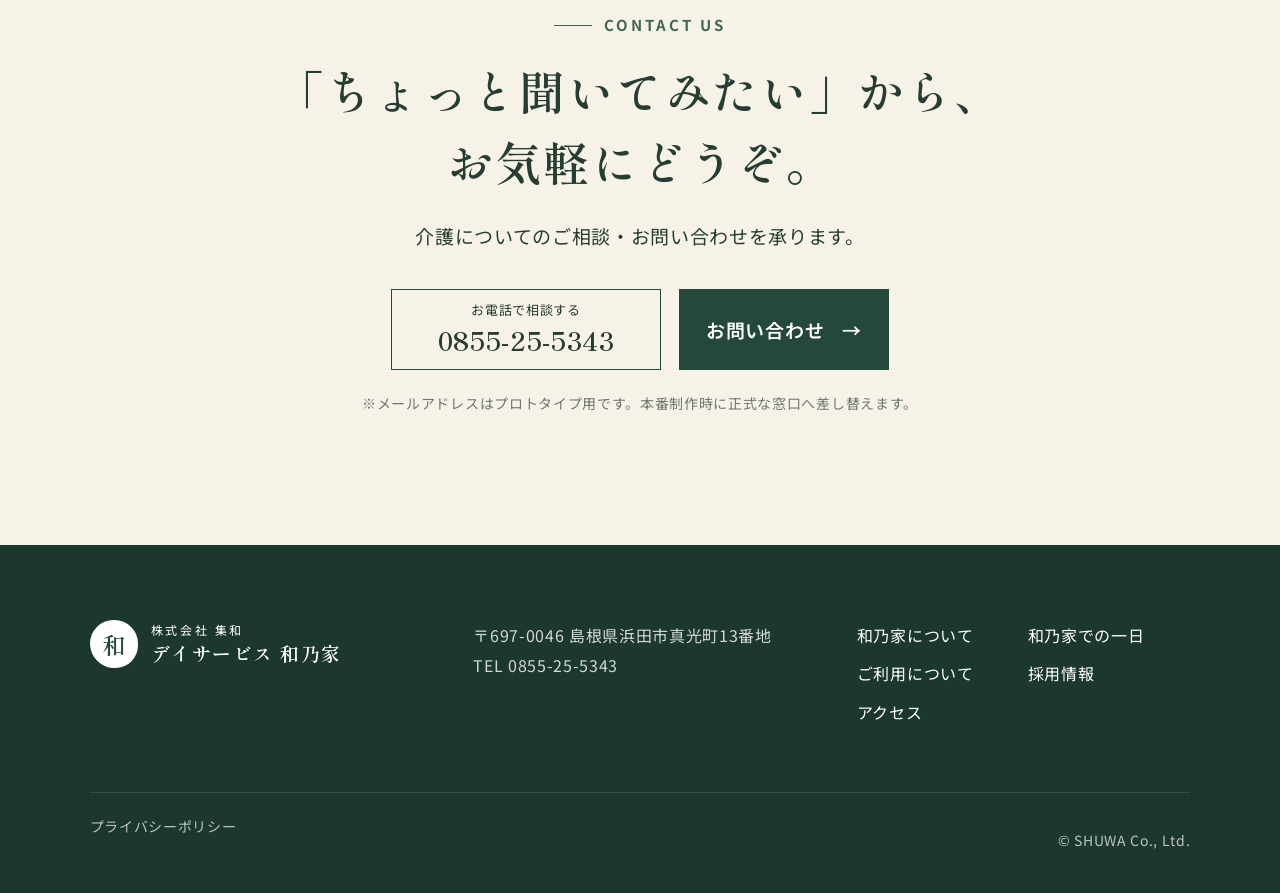
==== commit fa3f9c70: "Stabilize day slider navigation and framing" ====
--- a/index.html
+++ b/index.html
@@ -94,7 +94,7 @@
       <div class="map-embed"><iframe src="https://www.google.com/maps/embed?pb=!1m18!1m12!1m3!1d420.34365742243347!2d132.07503749292744!3d34.89552362395941!2m3!1f0!2f0!3f0!3m2!1i1024!2i768!4f13.1!3m3!1m2!1s0x355a577c2e8a07d7%3A0xe376779c9420d5cd!2z44OH44Kk44K144O844OT44K55ZKM5LmD5a62!5e1!3m2!1sja!2sjp!4v1789700013395!5m2!1sja!2sjp" title="デイサービス和乃家の所在地を示すGoogleマップ" allowfullscreen loading="lazy" referrerpolicy="strict-origin-when-cross-origin"></iframe></div>
     </section>
 
-    <section class="final-cta section" id="contact"><p class="eyebrow"><span></span>CONTACT US</p><h2><span class="final-title-lead">「ちょっと聞いてみたい」</span><span>から、</span><br class="final-title-break"><span>お気軽にどうぞ。</span></h2><p>介護についてのご相談・お問い合わせを承ります。</p><div><a class="contact-phone" href="tel:0855255343"><small>お電話で相談する</small><strong>0855-25-5343</strong></a><a class="button primary" href="mailto:info@example.com">お問い合わせ <span>→</span></a></div><small class="disclaimer">※メールアドレスはプロトタイプ用です。本番制作時に正式な窓口へ差し替えます。</small></section>
+    <section class="final-cta section" id="contact"><p class="eyebrow"><span></span>CONTACT US</p><h2><span class="final-title-lead">「ちょっと聞いてみたい」</span><span>から、</span><br class="final-title-break"><span>お気軽にどうぞ。</span></h2><p><span class="final-lead-line">介護についてのご相談・</span><span class="final-lead-line">お問い合わせを承ります。</span></p><div><a class="contact-phone" href="tel:0855255343"><small>お電話で相談する</small><strong>0855-25-5343</strong></a><a class="button primary" href="mailto:info@example.com">お問い合わせ <span>→</span></a></div><small class="disclaimer">※メールアドレスはプロトタイプ用です。本番制作時に正式な窓口へ差し替えます。</small></section>
   </main>
 
   <footer><div class="footer-main"><a class="brand footer-brand" href="#top"><span class="brand-mark">和</span><span><small>株式会社 集和</small><strong>デイサービス 和乃家</strong></span></a><address>〒697-0046 島根県浜田市真光町13番地<br>TEL 0855-25-5343</address><nav aria-label="フッターナビ"><a href="about.html">和乃家について</a><a href="day.html">和乃家での一日</a><a href="guide.html">ご利用について</a><a href="#recruit">採用情報</a><a href="#access">アクセス</a></nav></div><div class="footer-bottom"><a href="#">プライバシーポリシー</a><p>© SHUWA Co., Ltd.</p></div></footer>
--- a/styles.css
+++ b/styles.css
@@ -44,4 +44,4 @@
 .about-title-line{display:block}.feature-list div{grid-template-columns:minmax(210px,auto) 1fr;column-gap:28px}.feature-list dt{white-space:nowrap}@media(max-width:720px){.feature-list div{grid-template-columns:1fr;column-gap:0}.feature-list dt{white-space:normal}}
 
 /* Active day card and mobile contact heading */
-.timeline.day-slider-track .day-slide{transition:border-color .25s,box-shadow .25s}.timeline.day-slider-track .day-slide.is-active{border-color:var(--gold);box-shadow:inset 0 0 0 2px var(--gold)}@media(max-width:720px){.philosophy~section.final-cta h2{font-size:clamp(28px,7.2vw,30px);letter-spacing:0}.final-title-lead{display:block;white-space:nowrap}.final-title-break{display:none}}
+.timeline.day-slider-track .day-slide{transition:border-color .25s;position:relative}.timeline.day-slider-track .day-slide:after{content:"";position:absolute;inset:-1px;border:3px solid transparent;pointer-events:none;z-index:3;transition:border-color .25s}.timeline.day-slider-track .day-slide.is-active:after{border-color:var(--gold)}@media(max-width:720px){.timeline.day-slider-track{grid-auto-columns:100%;margin-left:-24px;margin-right:-24px;padding:2px 24px 18px;scroll-padding-inline:24px}.philosophy~section.final-cta h2{font-size:clamp(28px,7.2vw,30px);letter-spacing:0}.final-title-lead,.final-lead-line{display:block;white-space:nowrap}.final-title-break{display:none}}
